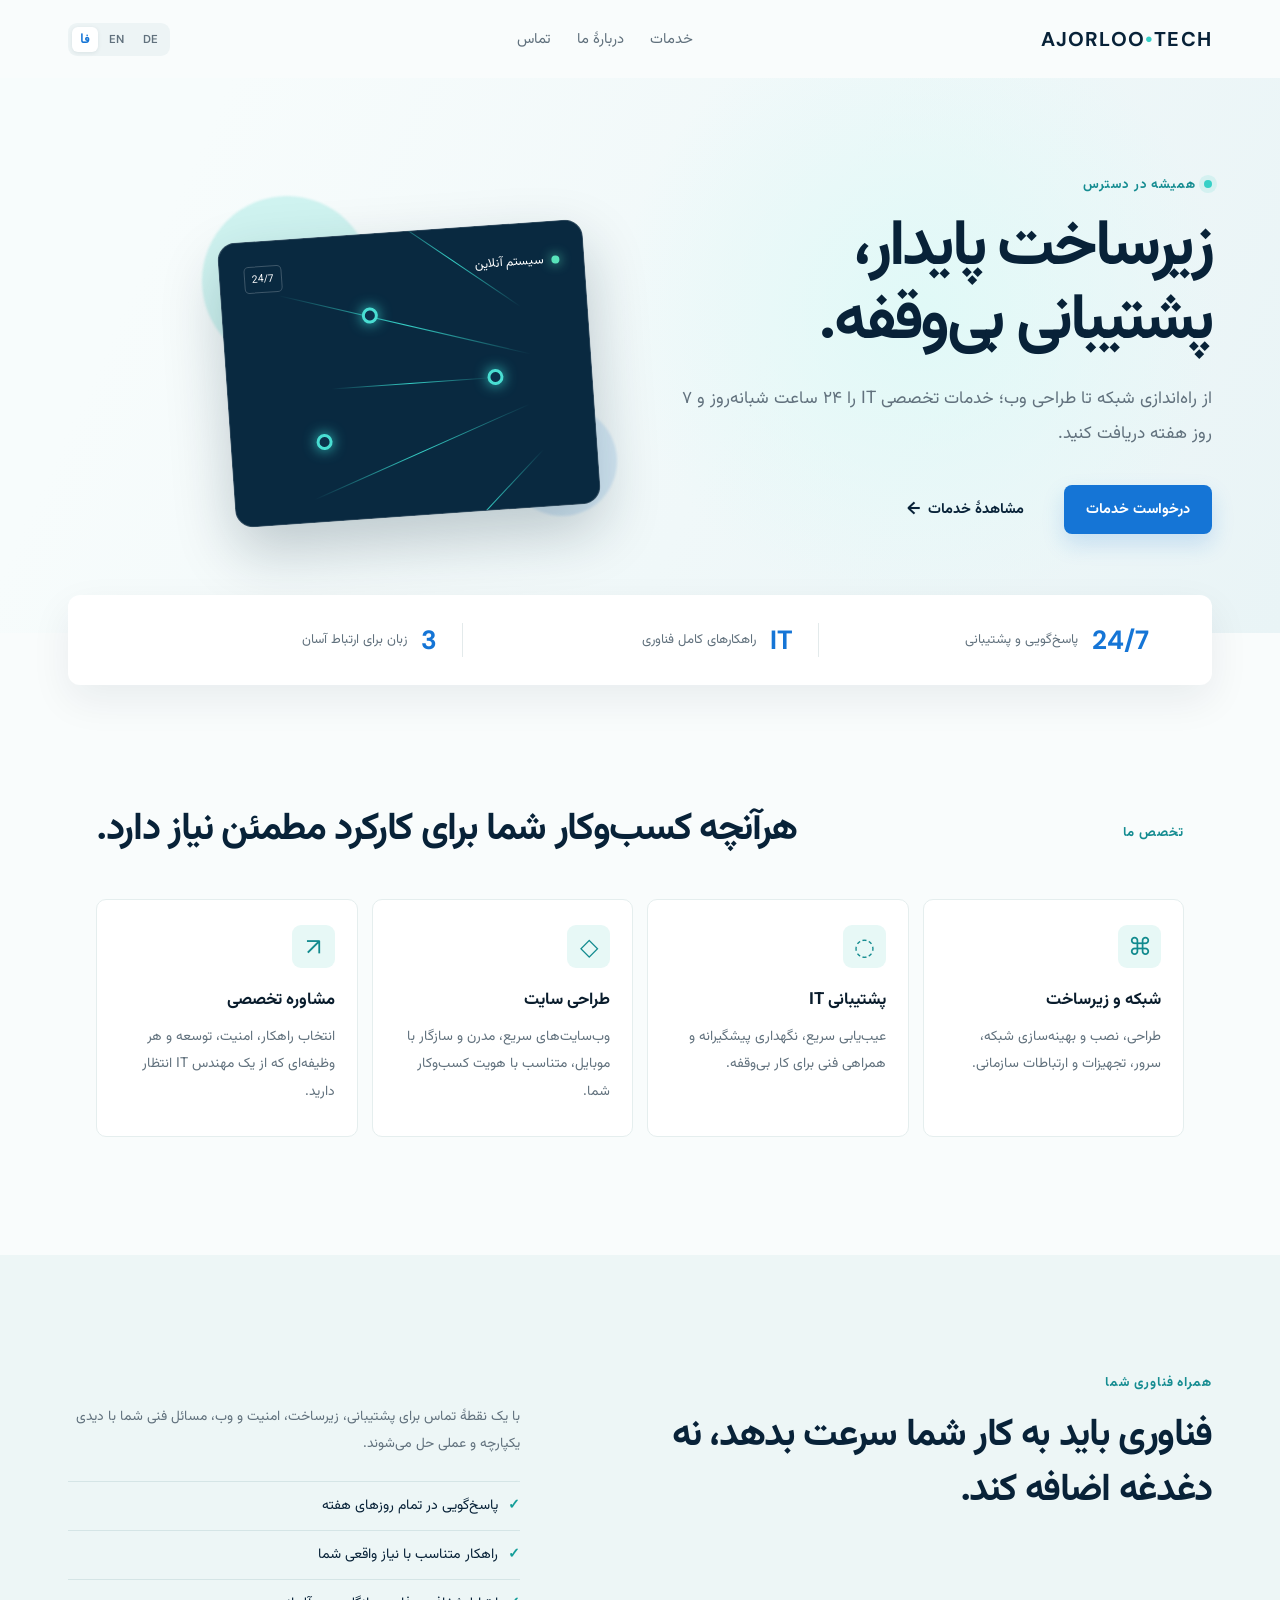
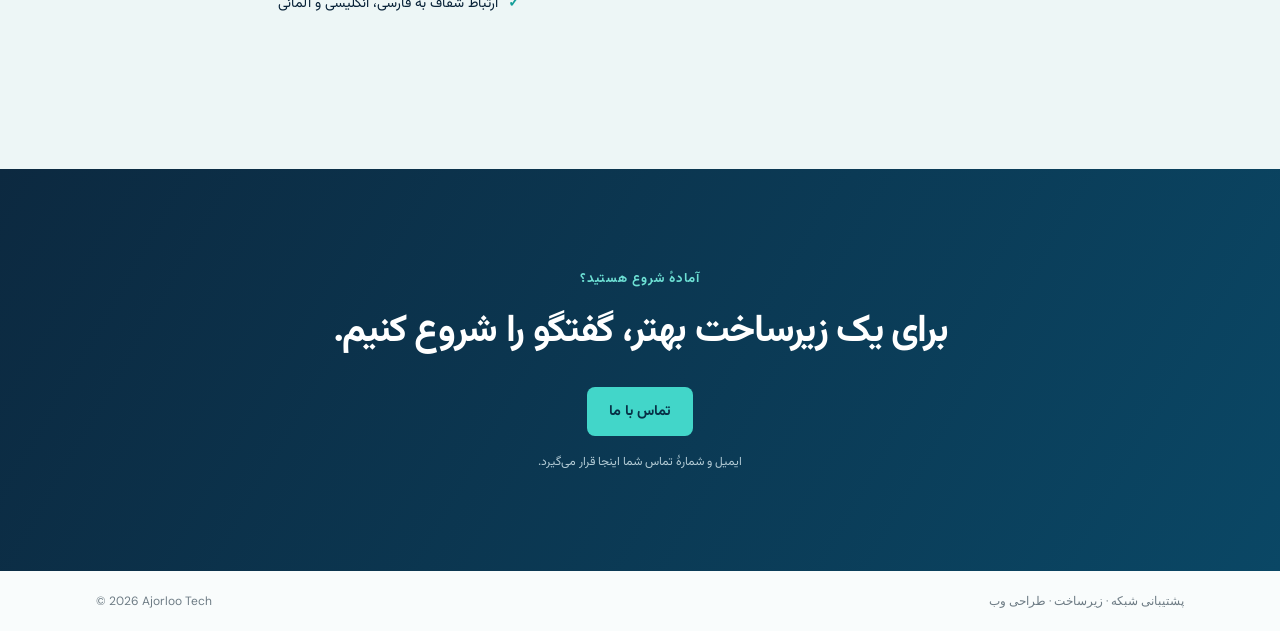
==== index.html @ 40b588a0 "Publish Ajorloo Tech website" ====
<!doctype html>
<html lang="fa" dir="rtl">
  <head>
    <meta charset="UTF-8" />
    <meta name="viewport" content="width=device-width, initial-scale=1.0" />
    <meta name="description" content="پشتیبانی شبکه، زیرساخت و طراحی وب به‌صورت ۲۴ ساعته." />
    <title>Ajorloo Tech | خدمات شبکه</title>
    <link rel="preconnect" href="https://fonts.googleapis.com" />
    <link rel="preconnect" href="https://fonts.gstatic.com" crossorigin />
    <link href="https://fonts.googleapis.com/css2?family=DM+Sans:wght@400;500;600;700&family=Vazirmatn:wght@400;500;600;700&display=swap" rel="stylesheet" />
    <link rel="stylesheet" href="styles.css" />
  </head>
  <body>
    <header class="topbar">
      <a class="brand" href="#home" aria-label="Ajorloo Tech">AJORLOO<span>•</span>TECH</a>
      <nav aria-label="Navigation">
        <a href="#services" data-i18n="navServices">خدمات</a>
        <a href="#about" data-i18n="navAbout">دربارهٔ ما</a>
        <a href="#contact" data-i18n="navContact">تماس</a>
      </nav>
      <div class="language-switcher" aria-label="Language selection">
        <button data-lang="fa" class="active">فا</button>
        <button data-lang="en">EN</button>
        <button data-lang="de">DE</button>
      </div>
    </header>

    <main id="home">
      <section class="hero">
        <div class="hero-copy">
          <p class="eyebrow"><span></span><span data-i18n="availability">همیشه در دسترس</span></p>
          <h1 data-i18n="headline">زیرساخت پایدار،<br />پشتیبانی بی‌وقفه.</h1>
          <p class="lead" data-i18n="intro">از راه‌اندازی شبکه تا طراحی وب؛ خدمات تخصصی IT را ۲۴ ساعت شبانه‌روز و ۷ روز هفته دریافت کنید.</p>
          <div class="hero-actions">
            <a class="button primary" href="#contact" data-i18n="cta">درخواست خدمات</a>
            <a class="button quiet" href="#services" data-i18n="discover">مشاهدهٔ خدمات <b>←</b></a>
          </div>
        </div>
        <div class="hero-art" aria-hidden="true">
          <div class="orb orb-one"></div><div class="orb orb-two"></div>
          <div class="network-card">
            <div class="card-top"><span class="pulse"></span><span data-i18n="systemOnline">سیستم آنلاین</span><small>24/7</small></div>
            <div class="network-lines"><i></i><i></i><i></i><i></i><i></i></div>
            <div class="node n1"></div><div class="node n2"></div><div class="node n3"></div>
          </div>
        </div>
      </section>

      <section class="metrics" aria-label="Service highlights">
        <div><strong>24/7</strong><span data-i18n="metricOne">پاسخ‌گویی و پشتیبانی</span></div>
        <div><strong>IT</strong><span data-i18n="metricTwo">راهکارهای کامل فناوری</span></div>
        <div><strong>3</strong><span data-i18n="metricThree">زبان برای ارتباط آسان</span></div>
      </section>

      <section class="services section" id="services">
        <div class="section-heading"><p data-i18n="servicesKicker">تخصص ما</p><h2 data-i18n="servicesTitle">هرآنچه کسب‌وکار شما برای کارکرد مطمئن نیاز دارد.</h2></div>
        <div class="service-grid">
          <article><div class="icon">⌘</div><h3 data-i18n="serviceOneTitle">شبکه و زیرساخت</h3><p data-i18n="serviceOneText">طراحی، نصب و بهینه‌سازی شبکه، سرور، تجهیزات و ارتباطات سازمانی.</p></article>
          <article><div class="icon">◌</div><h3 data-i18n="serviceTwoTitle">پشتیبانی IT</h3><p data-i18n="serviceTwoText">عیب‌یابی سریع، نگهداری پیشگیرانه و همراهی فنی برای کار بی‌وقفه.</p></article>
          <article><div class="icon">◇</div><h3 data-i18n="serviceThreeTitle">طراحی سایت</h3><p data-i18n="serviceThreeText">وب‌سایت‌های سریع، مدرن و سازگار با موبایل، متناسب با هویت کسب‌وکار شما.</p></article>
          <article><div class="icon">↗</div><h3 data-i18n="serviceFourTitle">مشاوره تخصصی</h3><p data-i18n="serviceFourText">انتخاب راهکار، امنیت، توسعه و هر وظیفه‌ای که از یک مهندس IT انتظار دارید.</p></article>
        </div>
      </section>

      <section class="about section" id="about">
        <div class="about-panel"><p data-i18n="aboutKicker">همراه فناوری شما</p><h2 data-i18n="aboutTitle">فناوری باید به کار شما سرعت بدهد، نه دغدغه اضافه کند.</h2></div>
        <div class="about-text"><p data-i18n="aboutText">با یک نقطهٔ تماس برای پشتیبانی، زیرساخت، امنیت و وب، مسائل فنی شما با دیدی یکپارچه و عملی حل می‌شوند.</p><ul><li data-i18n="aboutOne">پاسخ‌گویی در تمام روزهای هفته</li><li data-i18n="aboutTwo">راهکار متناسب با نیاز واقعی شما</li><li data-i18n="aboutThree">ارتباط شفاف به فارسی، انگلیسی و آلمانی</li></ul></div>
      </section>

      <section class="contact" id="contact"><p data-i18n="contactKicker">آمادهٔ شروع هستید؟</p><h2 data-i18n="contactTitle">برای یک زیرساخت بهتر، گفتگو را شروع کنیم.</h2><a class="button primary light" href="mailto:hello@example.com" data-i18n="contactCta">تماس با ما</a><p class="contact-note" data-i18n="contactNote">ایمیل و شمارهٔ تماس شما اینجا قرار می‌گیرد.</p></section>
    </main>
    <footer><span>© <span id="year"></span> Ajorloo Tech</span><span data-i18n="footer">پشتیبانی شبکه · زیرساخت · طراحی وب</span></footer>
    <script src="app.js"></script>
  </body>
</html>
---- styles.css ----
:root{--ink:#091c2c;--navy:#082238;--blue:#1575d6;--aqua:#36d0c7;--mist:#e8f3f5;--muted:#61717d}*{box-sizing:border-box}html{scroll-behavior:smooth}body{margin:0;color:var(--ink);font-family:"Vazirmatn","DM Sans",sans-serif;background:#f9fcfc}.topbar{max-width:1200px;margin:auto;height:78px;padding:0 28px;display:flex;align-items:center;justify-content:space-between;gap:24px}.brand{font:700 1.25rem "DM Sans",sans-serif;letter-spacing:.06em;color:var(--navy);text-decoration:none;direction:ltr}.brand span{color:var(--aqua)}nav{display:flex;gap:26px}nav a{color:var(--muted);font-size:.92rem;text-decoration:none}.language-switcher{display:flex;gap:3px;background:#edf4f5;padding:4px;border-radius:9px;direction:ltr}.language-switcher button{border:0;background:transparent;padding:5px 8px;border-radius:6px;color:var(--muted);font:600 .72rem "DM Sans",sans-serif;cursor:pointer}.language-switcher button.active{background:white;color:var(--blue);box-shadow:0 1px 4px #0c2c3b16}.hero{min-height:555px;padding:76px max(28px,calc((100vw - 1144px)/2));display:flex;align-items:center;gap:70px;background:radial-gradient(circle at 72% 42%,#e0f9f7 0,transparent 31%),linear-gradient(115deg,#f7fcfc 15%,#e9f4f6 100%)}.hero-copy{max-width:625px;position:relative;z-index:1}.eyebrow,.section-heading>p,.about-panel>p,.contact>p:first-child{color:#158c91;font-size:.82rem;font-weight:700;letter-spacing:.07em;margin:0 0 16px}.eyebrow span:first-child{display:inline-block;width:8px;height:8px;background:var(--aqua);border-radius:50%;margin-left:8px;box-shadow:0 0 0 5px #38cfc422}h1{font-size:clamp(2.5rem,5vw,4.65rem);line-height:1.17;letter-spacing:-.05em;margin:0;color:var(--navy)}.lead{color:var(--muted);font-size:1.08rem;line-height:2;max-width:550px;margin:22px 0 32px}.hero-actions{display:flex;align-items:center;gap:18px}.button{display:inline-flex;align-items:center;justify-content:center;text-decoration:none;font-weight:700;font-size:.9rem;border-radius:8px;padding:13px 22px;transition:.2s}.primary{background:var(--blue);color:white;box-shadow:0 10px 22px #1575d62e}.primary:hover{transform:translateY(-2px);background:#0963be}.quiet{color:var(--navy)}.quiet b{margin-right:8px;font-size:1.2em}.hero-art{position:relative;width:390px;height:320px;flex:none}.network-card{position:absolute;inset:35px 0 0 24px;background:#092940;border:1px solid #ffffff2c;border-radius:18px;box-shadow:0 25px 60px #0622353b;overflow:hidden;padding:24px;color:white;transform:rotate(-4deg)}.card-top{display:flex;align-items:center;gap:8px;font-size:.78rem}.card-top small{margin-right:auto;border:1px solid #ffffff36;padding:4px 7px;border-radius:5px}.pulse{width:8px;height:8px;background:#58e3ba;border-radius:50%;box-shadow:0 0 12px #58e3ba}.network-lines i{position:absolute;height:1px;background:linear-gradient(90deg,transparent,#36d0c7,transparent);transform-origin:right}.network-lines i:nth-child(1){width:260px;right:59px;top:130px;transform:rotate(17deg)}.network-lines i:nth-child(2){width:235px;right:64px;top:180px;transform:rotate(-20deg)}.network-lines i:nth-child(3){width:160px;right:100px;top:151px}.network-lines i:nth-child(4){width:170px;right:53px;top:226px;transform:rotate(-43deg)}.network-lines i:nth-child(5){width:165px;right:66px;top:82px;transform:rotate(38deg)}.node{position:absolute;width:16px;height:16px;border:3px solid #49ded3;background:#0b314b;border-radius:50%;box-shadow:0 0 14px #36d0c7}.n1{top:143px;right:88px}.n2{top:196px;right:263px}.n3{top:73px;right:209px}.orb{position:absolute;border-radius:50%;filter:blur(1px)}.orb-one{width:170px;height:170px;background:#39d3c735;top:0;left:0}.orb-two{width:110px;height:110px;background:#1575d620;bottom:0;right:-25px}.metrics{max-width:1144px;margin:-38px auto 0;position:relative;z-index:2;background:white;border-radius:12px;box-shadow:0 15px 40px #08223812;display:grid;grid-template-columns:repeat(3,1fr);padding:28px 38px}.metrics div{display:flex;align-items:center;gap:14px;border-left:1px solid #e3eaeb;padding:0 25px}.metrics div:last-child{border:0}.metrics strong{font:700 1.65rem "DM Sans",sans-serif;color:var(--blue);direction:ltr}.metrics span{color:var(--muted);font-size:.82rem}.section{max-width:1144px;margin:0 auto;padding:118px 28px}.section-heading{display:flex;justify-content:space-between;align-items:end;gap:30px;margin-bottom:40px}.section-heading h2,.about h2,.contact h2{font-size:clamp(1.8rem,3vw,2.7rem);line-height:1.45;letter-spacing:-.035em;margin:0;color:var(--navy);max-width:720px}.service-grid{display:grid;grid-template-columns:repeat(4,1fr);gap:14px}.service-grid article{background:white;border:1px solid #e5eeee;padding:25px 22px;min-height:238px;border-radius:10px;transition:.2s}.service-grid article:hover{transform:translateY(-5px);border-color:#9eddd8;box-shadow:0 14px 28px #0a34420d}.icon{display:grid;place-items:center;width:43px;height:43px;background:#e7f8f6;border-radius:9px;color:#118a8e;font:1.5rem "DM Sans"}.service-grid h3{margin:19px 0 10px;font-size:1.04rem}.service-grid p,.about-text>p{font-size:.86rem;line-height:2;color:var(--muted);margin:0}.about{display:grid;grid-template-columns:1.15fr .85fr;gap:80px;background:#edf6f6;max-width:none;padding-right:max(28px,calc((100vw - 1144px)/2));padding-left:max(28px,calc((100vw - 1144px)/2))}.about-text{padding-top:30px}.about-text ul{list-style:none;padding:0;margin:23px 0}.about-text li{border-top:1px solid #d5e5e6;padding:13px 0;color:var(--navy);font-size:.88rem}.about-text li:before{content:"✓";color:#149e99;font-weight:800;margin-left:10px}.contact{padding:100px 28px;text-align:center;color:white;background:linear-gradient(120deg,#0c2940,#0a4765)}.contact h2{color:white;margin:0 auto 27px;max-width:700px}.contact>p:first-child{color:#6de0d4}.light{background:#42d6c9;color:#073046;box-shadow:none}.contact-note{font-size:.75rem;color:#b3cbd5;margin:17px 0 0}footer{max-width:1144px;margin:auto;padding:22px 28px;display:flex;justify-content:space-between;direction:ltr;color:#6d7b84;font:400 .75rem "DM Sans",sans-serif}@media(max-width:780px){.topbar{padding:0 18px;height:70px}nav{display:none}.hero{min-height:auto;padding:65px 28px;display:block}.hero-art{width:290px;height:245px;margin:40px auto 0}.network-card{inset:25px 0 0 10px}.metrics{margin:0;border-radius:0;padding:18px;grid-template-columns:1fr}.metrics div{padding:12px 0;border:0;border-bottom:1px solid #e3eaeb}.metrics div:last-child{border-bottom:0}.section{padding:70px 28px}.section-heading{display:block}.section-heading h2{margin-top:12px}.service-grid{grid-template-columns:1fr 1fr}.about{grid-template-columns:1fr;gap:15px}.about-text{padding-top:0}footer{display:block;text-align:center;line-height:2.4}}@media(max-width:440px){.service-grid{grid-template-columns:1fr}.hero-actions{align-items:stretch;flex-direction:column}.button{width:100%}}
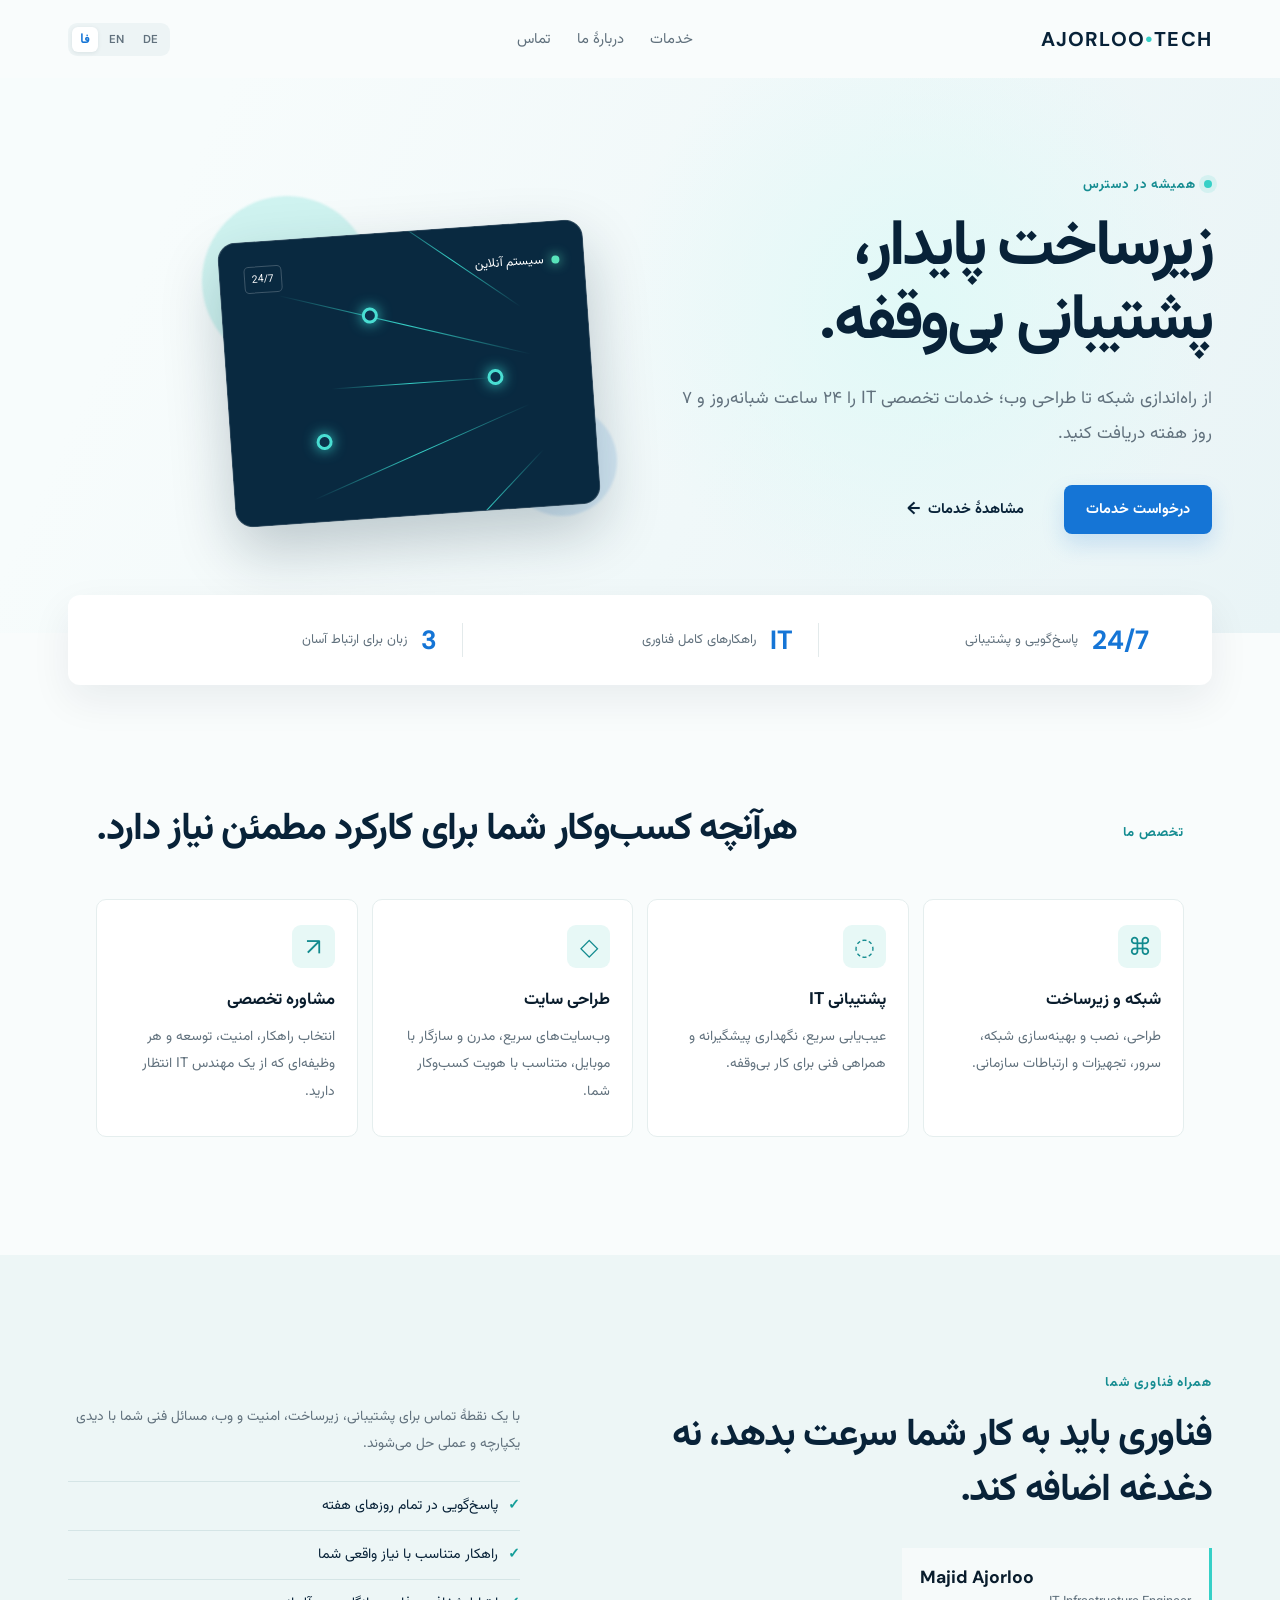
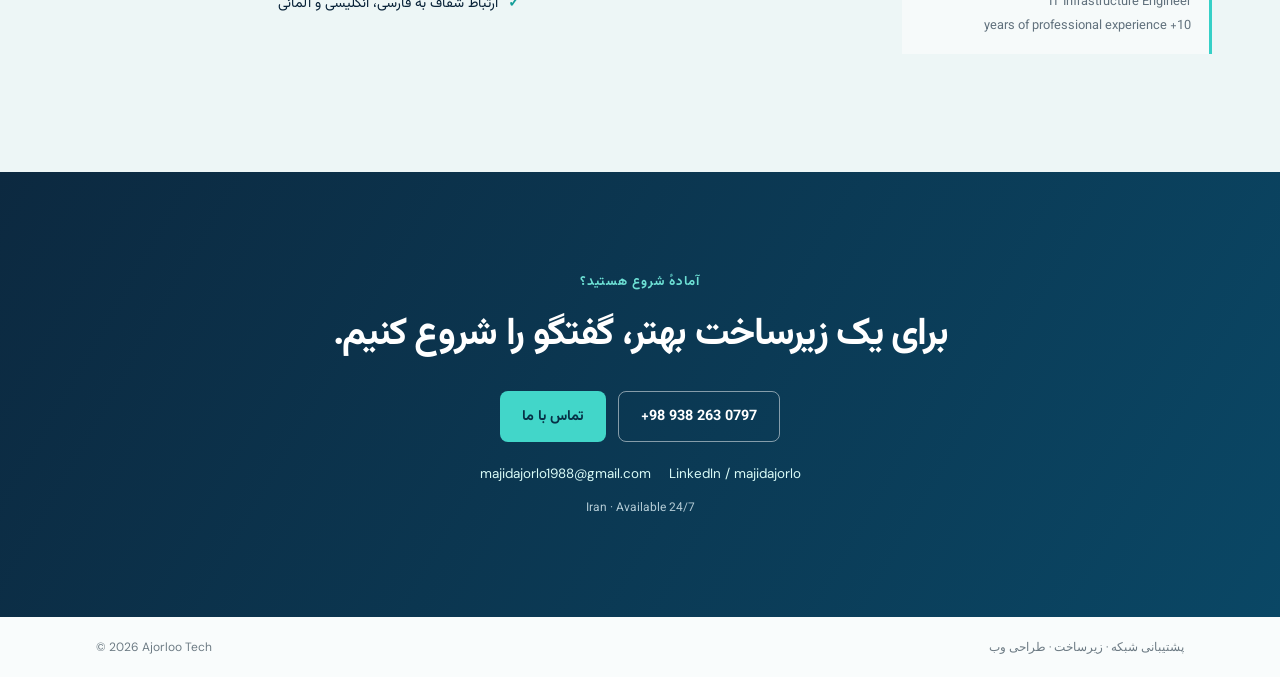
==== commit 6f4e0cc2: "Add professional profile and contact details" ====
--- a/index.html
+++ b/index.html
@@ -63,11 +63,11 @@
       </section>
 
       <section class="about section" id="about">
-        <div class="about-panel"><p data-i18n="aboutKicker">همراه فناوری شما</p><h2 data-i18n="aboutTitle">فناوری باید به کار شما سرعت بدهد، نه دغدغه اضافه کند.</h2></div>
+        <div class="about-panel"><p data-i18n="aboutKicker">همراه فناوری شما</p><h2 data-i18n="aboutTitle">فناوری باید به کار شما سرعت بدهد، نه دغدغه اضافه کند.</h2><div class="profile"><strong>Majid Ajorloo</strong><span>IT Infrastructure Engineer</span><span>10+ years of professional experience</span></div></div>
         <div class="about-text"><p data-i18n="aboutText">با یک نقطهٔ تماس برای پشتیبانی، زیرساخت، امنیت و وب، مسائل فنی شما با دیدی یکپارچه و عملی حل می‌شوند.</p><ul><li data-i18n="aboutOne">پاسخ‌گویی در تمام روزهای هفته</li><li data-i18n="aboutTwo">راهکار متناسب با نیاز واقعی شما</li><li data-i18n="aboutThree">ارتباط شفاف به فارسی، انگلیسی و آلمانی</li></ul></div>
       </section>
 
-      <section class="contact" id="contact"><p data-i18n="contactKicker">آمادهٔ شروع هستید؟</p><h2 data-i18n="contactTitle">برای یک زیرساخت بهتر، گفتگو را شروع کنیم.</h2><a class="button primary light" href="mailto:hello@example.com" data-i18n="contactCta">تماس با ما</a><p class="contact-note" data-i18n="contactNote">ایمیل و شمارهٔ تماس شما اینجا قرار می‌گیرد.</p></section>
+      <section class="contact" id="contact"><p data-i18n="contactKicker">آمادهٔ شروع هستید؟</p><h2 data-i18n="contactTitle">برای یک زیرساخت بهتر، گفتگو را شروع کنیم.</h2><div class="contact-actions"><a class="button primary light" href="mailto:majidajorlo1988@gmail.com" data-i18n="contactCta">تماس با ما</a><a class="button outline" href="tel:+989382630797">+98 938 263 0797</a></div><div class="contact-links"><a href="mailto:majidajorlo1988@gmail.com">majidajorlo1988@gmail.com</a><a href="https://www.linkedin.com/in/majidajorlo" target="_blank" rel="noopener">LinkedIn / majidajorlo</a></div><p class="contact-note">Iran · Available 24/7</p></section>
     </main>
     <footer><span>© <span id="year"></span> Ajorloo Tech</span><span data-i18n="footer">پشتیبانی شبکه · زیرساخت · طراحی وب</span></footer>
     <script src="app.js"></script>
--- a/styles.css
+++ b/styles.css
@@ -1 +1,2 @@
 :root{--ink:#091c2c;--navy:#082238;--blue:#1575d6;--aqua:#36d0c7;--mist:#e8f3f5;--muted:#61717d}*{box-sizing:border-box}html{scroll-behavior:smooth}body{margin:0;color:var(--ink);font-family:"Vazirmatn","DM Sans",sans-serif;background:#f9fcfc}.topbar{max-width:1200px;margin:auto;height:78px;padding:0 28px;display:flex;align-items:center;justify-content:space-between;gap:24px}.brand{font:700 1.25rem "DM Sans",sans-serif;letter-spacing:.06em;color:var(--navy);text-decoration:none;direction:ltr}.brand span{color:var(--aqua)}nav{display:flex;gap:26px}nav a{color:var(--muted);font-size:.92rem;text-decoration:none}.language-switcher{display:flex;gap:3px;background:#edf4f5;padding:4px;border-radius:9px;direction:ltr}.language-switcher button{border:0;background:transparent;padding:5px 8px;border-radius:6px;color:var(--muted);font:600 .72rem "DM Sans",sans-serif;cursor:pointer}.language-switcher button.active{background:white;color:var(--blue);box-shadow:0 1px 4px #0c2c3b16}.hero{min-height:555px;padding:76px max(28px,calc((100vw - 1144px)/2));display:flex;align-items:center;gap:70px;background:radial-gradient(circle at 72% 42%,#e0f9f7 0,transparent 31%),linear-gradient(115deg,#f7fcfc 15%,#e9f4f6 100%)}.hero-copy{max-width:625px;position:relative;z-index:1}.eyebrow,.section-heading>p,.about-panel>p,.contact>p:first-child{color:#158c91;font-size:.82rem;font-weight:700;letter-spacing:.07em;margin:0 0 16px}.eyebrow span:first-child{display:inline-block;width:8px;height:8px;background:var(--aqua);border-radius:50%;margin-left:8px;box-shadow:0 0 0 5px #38cfc422}h1{font-size:clamp(2.5rem,5vw,4.65rem);line-height:1.17;letter-spacing:-.05em;margin:0;color:var(--navy)}.lead{color:var(--muted);font-size:1.08rem;line-height:2;max-width:550px;margin:22px 0 32px}.hero-actions{display:flex;align-items:center;gap:18px}.button{display:inline-flex;align-items:center;justify-content:center;text-decoration:none;font-weight:700;font-size:.9rem;border-radius:8px;padding:13px 22px;transition:.2s}.primary{background:var(--blue);color:white;box-shadow:0 10px 22px #1575d62e}.primary:hover{transform:translateY(-2px);background:#0963be}.quiet{color:var(--navy)}.quiet b{margin-right:8px;font-size:1.2em}.hero-art{position:relative;width:390px;height:320px;flex:none}.network-card{position:absolute;inset:35px 0 0 24px;background:#092940;border:1px solid #ffffff2c;border-radius:18px;box-shadow:0 25px 60px #0622353b;overflow:hidden;padding:24px;color:white;transform:rotate(-4deg)}.card-top{display:flex;align-items:center;gap:8px;font-size:.78rem}.card-top small{margin-right:auto;border:1px solid #ffffff36;padding:4px 7px;border-radius:5px}.pulse{width:8px;height:8px;background:#58e3ba;border-radius:50%;box-shadow:0 0 12px #58e3ba}.network-lines i{position:absolute;height:1px;background:linear-gradient(90deg,transparent,#36d0c7,transparent);transform-origin:right}.network-lines i:nth-child(1){width:260px;right:59px;top:130px;transform:rotate(17deg)}.network-lines i:nth-child(2){width:235px;right:64px;top:180px;transform:rotate(-20deg)}.network-lines i:nth-child(3){width:160px;right:100px;top:151px}.network-lines i:nth-child(4){width:170px;right:53px;top:226px;transform:rotate(-43deg)}.network-lines i:nth-child(5){width:165px;right:66px;top:82px;transform:rotate(38deg)}.node{position:absolute;width:16px;height:16px;border:3px solid #49ded3;background:#0b314b;border-radius:50%;box-shadow:0 0 14px #36d0c7}.n1{top:143px;right:88px}.n2{top:196px;right:263px}.n3{top:73px;right:209px}.orb{position:absolute;border-radius:50%;filter:blur(1px)}.orb-one{width:170px;height:170px;background:#39d3c735;top:0;left:0}.orb-two{width:110px;height:110px;background:#1575d620;bottom:0;right:-25px}.metrics{max-width:1144px;margin:-38px auto 0;position:relative;z-index:2;background:white;border-radius:12px;box-shadow:0 15px 40px #08223812;display:grid;grid-template-columns:repeat(3,1fr);padding:28px 38px}.metrics div{display:flex;align-items:center;gap:14px;border-left:1px solid #e3eaeb;padding:0 25px}.metrics div:last-child{border:0}.metrics strong{font:700 1.65rem "DM Sans",sans-serif;color:var(--blue);direction:ltr}.metrics span{color:var(--muted);font-size:.82rem}.section{max-width:1144px;margin:0 auto;padding:118px 28px}.section-heading{display:flex;justify-content:space-between;align-items:end;gap:30px;margin-bottom:40px}.section-heading h2,.about h2,.contact h2{font-size:clamp(1.8rem,3vw,2.7rem);line-height:1.45;letter-spacing:-.035em;margin:0;color:var(--navy);max-width:720px}.service-grid{display:grid;grid-template-columns:repeat(4,1fr);gap:14px}.service-grid article{background:white;border:1px solid #e5eeee;padding:25px 22px;min-height:238px;border-radius:10px;transition:.2s}.service-grid article:hover{transform:translateY(-5px);border-color:#9eddd8;box-shadow:0 14px 28px #0a34420d}.icon{display:grid;place-items:center;width:43px;height:43px;background:#e7f8f6;border-radius:9px;color:#118a8e;font:1.5rem "DM Sans"}.service-grid h3{margin:19px 0 10px;font-size:1.04rem}.service-grid p,.about-text>p{font-size:.86rem;line-height:2;color:var(--muted);margin:0}.about{display:grid;grid-template-columns:1.15fr .85fr;gap:80px;background:#edf6f6;max-width:none;padding-right:max(28px,calc((100vw - 1144px)/2));padding-left:max(28px,calc((100vw - 1144px)/2))}.about-text{padding-top:30px}.about-text ul{list-style:none;padding:0;margin:23px 0}.about-text li{border-top:1px solid #d5e5e6;padding:13px 0;color:var(--navy);font-size:.88rem}.about-text li:before{content:"✓";color:#149e99;font-weight:800;margin-left:10px}.contact{padding:100px 28px;text-align:center;color:white;background:linear-gradient(120deg,#0c2940,#0a4765)}.contact h2{color:white;margin:0 auto 27px;max-width:700px}.contact>p:first-child{color:#6de0d4}.light{background:#42d6c9;color:#073046;box-shadow:none}.contact-note{font-size:.75rem;color:#b3cbd5;margin:17px 0 0}footer{max-width:1144px;margin:auto;padding:22px 28px;display:flex;justify-content:space-between;direction:ltr;color:#6d7b84;font:400 .75rem "DM Sans",sans-serif}@media(max-width:780px){.topbar{padding:0 18px;height:70px}nav{display:none}.hero{min-height:auto;padding:65px 28px;display:block}.hero-art{width:290px;height:245px;margin:40px auto 0}.network-card{inset:25px 0 0 10px}.metrics{margin:0;border-radius:0;padding:18px;grid-template-columns:1fr}.metrics div{padding:12px 0;border:0;border-bottom:1px solid #e3eaeb}.metrics div:last-child{border-bottom:0}.section{padding:70px 28px}.section-heading{display:block}.section-heading h2{margin-top:12px}.service-grid{grid-template-columns:1fr 1fr}.about{grid-template-columns:1fr;gap:15px}.about-text{padding-top:0}footer{display:block;text-align:center;line-height:2.4}}@media(max-width:440px){.service-grid{grid-template-columns:1fr}.hero-actions{align-items:stretch;flex-direction:column}.button{width:100%}}
+.profile{margin-top:28px;padding:18px;border-right:3px solid var(--aqua);background:#ffffff80;display:grid;gap:4px;max-width:310px}.profile strong{font:700 1.1rem "DM Sans",sans-serif;direction:ltr}.profile span{color:var(--muted);font-size:.8rem}.contact-actions{display:flex;justify-content:center;gap:12px;direction:ltr}.outline{border:1px solid #ffffff80;color:white}.contact-links{display:flex;justify-content:center;gap:18px;flex-wrap:wrap;margin:23px 0 0;direction:ltr}.contact-links a{color:#d9fbf7;font:400 .84rem "DM Sans",sans-serif;text-decoration:none}@media(max-width:440px){.contact-actions{flex-direction:column}.contact-actions .button{width:100%}}
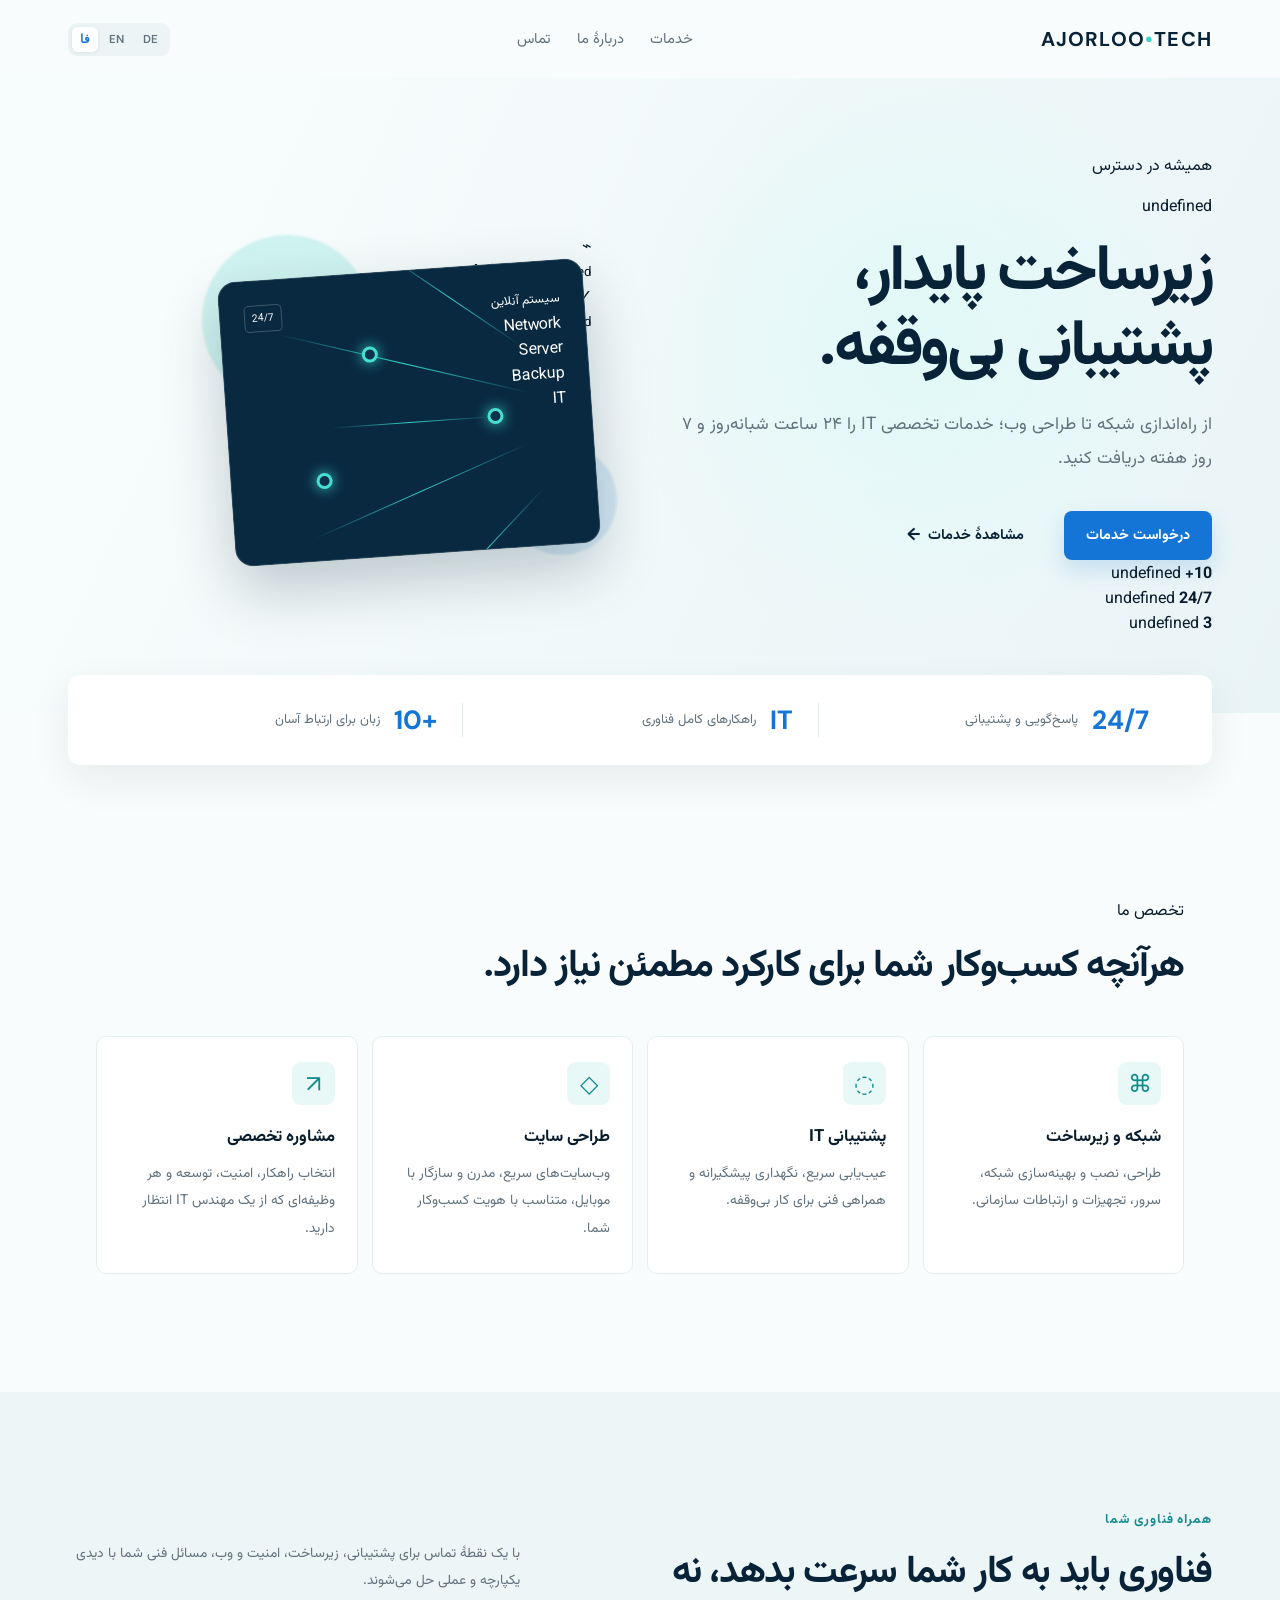
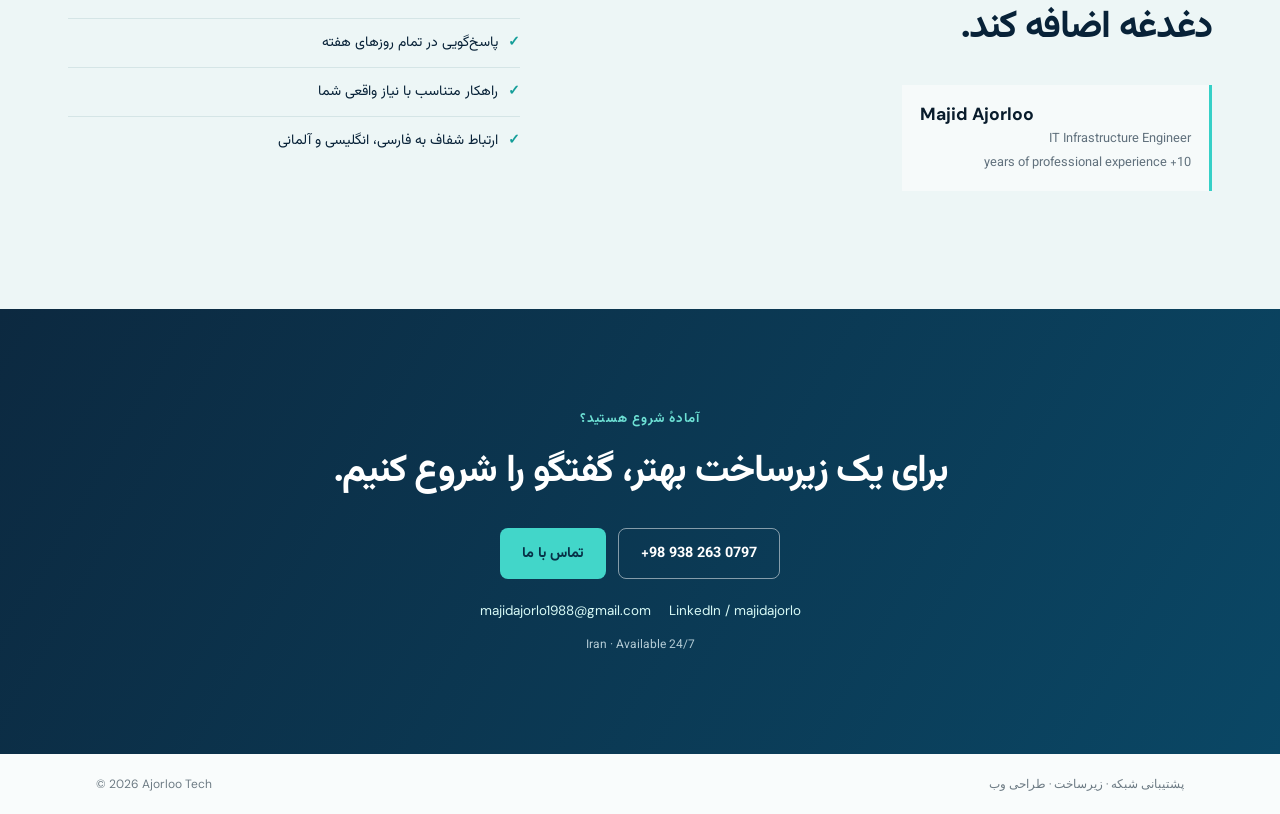
==== commit 0c0bb8aa: "Update index.html" ====
--- a/index.html
+++ b/index.html
@@ -1,75 +1,496 @@
 <!doctype html>
 <html lang="fa" dir="rtl">
-  <head>
-    <meta charset="UTF-8" />
-    <meta name="viewport" content="width=device-width, initial-scale=1.0" />
-    <meta name="description" content="پشتیبانی شبکه، زیرساخت و طراحی وب به‌صورت ۲۴ ساعته." />
-    <title>Ajorloo Tech | خدمات شبکه</title>
-    <link rel="preconnect" href="https://fonts.googleapis.com" />
-    <link rel="preconnect" href="https://fonts.gstatic.com" crossorigin />
-    <link href="https://fonts.googleapis.com/css2?family=DM+Sans:wght@400;500;600;700&family=Vazirmatn:wght@400;500;600;700&display=swap" rel="stylesheet" />
-    <link rel="stylesheet" href="styles.css" />
-  </head>
-  <body>
-    <header class="topbar">
-      <a class="brand" href="#home" aria-label="Ajorloo Tech">AJORLOO<span>•</span>TECH</a>
-      <nav aria-label="Navigation">
-        <a href="#services" data-i18n="navServices">خدمات</a>
-        <a href="#about" data-i18n="navAbout">دربارهٔ ما</a>
-        <a href="#contact" data-i18n="navContact">تماس</a>
-      </nav>
+<head>
+  <meta charset="UTF-8" />
+  <meta name="viewport" content="width=device-width, initial-scale=1.0" />
+
+  <meta
+    name="description"
+    content="Ajorloo Tech — خدمات شبکه، زیرساخت IT، سرور، پشتیبانی و طراحی وب."
+  />
+
+  <meta name="theme-color" content="#071c2d" />
+
+  <title>Ajorloo Tech | IT Infrastructure & Network</title>
+
+  <link rel="preconnect" href="https://fonts.googleapis.com" />
+  <link rel="preconnect" href="https://fonts.gstatic.com" crossorigin />
+
+  <link
+    href="https://fonts.googleapis.com/css2?family=DM+Sans:wght@400;500;600;700&family=Vazirmatn:wght@400;500;600;700;800&display=swap"
+    rel="stylesheet"
+  />
+
+  <link rel="stylesheet" href="styles.css" />
+</head>
+
+<body>
+
+  <!-- ================= HEADER ================= -->
+
+  <header class="topbar">
+
+    <a class="brand" href="#home" aria-label="Ajorloo Tech">
+      AJORLOO<span>•</span>TECH
+    </a>
+
+    <nav aria-label="Navigation">
+      <a href="#services" data-i18n="navServices">خدمات</a>
+      <a href="#about" data-i18n="navAbout">دربارهٔ من</a>
+      <a href="#contact" data-i18n="navContact">تماس</a>
+    </nav>
+
+    <div class="header-right">
+
       <div class="language-switcher" aria-label="Language selection">
         <button data-lang="fa" class="active">فا</button>
         <button data-lang="en">EN</button>
         <button data-lang="de">DE</button>
       </div>
-    </header>
-
-    <main id="home">
-      <section class="hero">
-        <div class="hero-copy">
-          <p class="eyebrow"><span></span><span data-i18n="availability">همیشه در دسترس</span></p>
-          <h1 data-i18n="headline">زیرساخت پایدار،<br />پشتیبانی بی‌وقفه.</h1>
-          <p class="lead" data-i18n="intro">از راه‌اندازی شبکه تا طراحی وب؛ خدمات تخصصی IT را ۲۴ ساعت شبانه‌روز و ۷ روز هفته دریافت کنید.</p>
-          <div class="hero-actions">
-            <a class="button primary" href="#contact" data-i18n="cta">درخواست خدمات</a>
-            <a class="button quiet" href="#services" data-i18n="discover">مشاهدهٔ خدمات <b>←</b></a>
-          </div>
-        </div>
-        <div class="hero-art" aria-hidden="true">
-          <div class="orb orb-one"></div><div class="orb orb-two"></div>
-          <div class="network-card">
-            <div class="card-top"><span class="pulse"></span><span data-i18n="systemOnline">سیستم آنلاین</span><small>24/7</small></div>
-            <div class="network-lines"><i></i><i></i><i></i><i></i><i></i></div>
-            <div class="node n1"></div><div class="node n2"></div><div class="node n3"></div>
-          </div>
-        </div>
-      </section>
-
-      <section class="metrics" aria-label="Service highlights">
-        <div><strong>24/7</strong><span data-i18n="metricOne">پاسخ‌گویی و پشتیبانی</span></div>
-        <div><strong>IT</strong><span data-i18n="metricTwo">راهکارهای کامل فناوری</span></div>
-        <div><strong>3</strong><span data-i18n="metricThree">زبان برای ارتباط آسان</span></div>
-      </section>
-
-      <section class="services section" id="services">
-        <div class="section-heading"><p data-i18n="servicesKicker">تخصص ما</p><h2 data-i18n="servicesTitle">هرآنچه کسب‌وکار شما برای کارکرد مطمئن نیاز دارد.</h2></div>
-        <div class="service-grid">
-          <article><div class="icon">⌘</div><h3 data-i18n="serviceOneTitle">شبکه و زیرساخت</h3><p data-i18n="serviceOneText">طراحی، نصب و بهینه‌سازی شبکه، سرور، تجهیزات و ارتباطات سازمانی.</p></article>
-          <article><div class="icon">◌</div><h3 data-i18n="serviceTwoTitle">پشتیبانی IT</h3><p data-i18n="serviceTwoText">عیب‌یابی سریع، نگهداری پیشگیرانه و همراهی فنی برای کار بی‌وقفه.</p></article>
-          <article><div class="icon">◇</div><h3 data-i18n="serviceThreeTitle">طراحی سایت</h3><p data-i18n="serviceThreeText">وب‌سایت‌های سریع، مدرن و سازگار با موبایل، متناسب با هویت کسب‌وکار شما.</p></article>
-          <article><div class="icon">↗</div><h3 data-i18n="serviceFourTitle">مشاوره تخصصی</h3><p data-i18n="serviceFourText">انتخاب راهکار، امنیت، توسعه و هر وظیفه‌ای که از یک مهندس IT انتظار دارید.</p></article>
-        </div>
-      </section>
-
-      <section class="about section" id="about">
-        <div class="about-panel"><p data-i18n="aboutKicker">همراه فناوری شما</p><h2 data-i18n="aboutTitle">فناوری باید به کار شما سرعت بدهد، نه دغدغه اضافه کند.</h2><div class="profile"><strong>Majid Ajorloo</strong><span>IT Infrastructure Engineer</span><span>10+ years of professional experience</span></div></div>
-        <div class="about-text"><p data-i18n="aboutText">با یک نقطهٔ تماس برای پشتیبانی، زیرساخت، امنیت و وب، مسائل فنی شما با دیدی یکپارچه و عملی حل می‌شوند.</p><ul><li data-i18n="aboutOne">پاسخ‌گویی در تمام روزهای هفته</li><li data-i18n="aboutTwo">راهکار متناسب با نیاز واقعی شما</li><li data-i18n="aboutThree">ارتباط شفاف به فارسی، انگلیسی و آلمانی</li></ul></div>
-      </section>
-
-      <section class="contact" id="contact"><p data-i18n="contactKicker">آمادهٔ شروع هستید؟</p><h2 data-i18n="contactTitle">برای یک زیرساخت بهتر، گفتگو را شروع کنیم.</h2><div class="contact-actions"><a class="button primary light" href="mailto:majidajorlo1988@gmail.com" data-i18n="contactCta">تماس با ما</a><a class="button outline" href="tel:+989382630797">+98 938 263 0797</a></div><div class="contact-links"><a href="mailto:majidajorlo1988@gmail.com">majidajorlo1988@gmail.com</a><a href="https://www.linkedin.com/in/majidajorlo" target="_blank" rel="noopener">LinkedIn / majidajorlo</a></div><p class="contact-note">Iran · Available 24/7</p></section>
-    </main>
-    <footer><span>© <span id="year"></span> Ajorloo Tech</span><span data-i18n="footer">پشتیبانی شبکه · زیرساخت · طراحی وب</span></footer>
-    <script src="app.js"></script>
-  </body>
+
+    </div>
+
+  </header>
+
+
+  <main id="home">
+
+    <!-- ================= HERO ================= -->
+
+    <section class="hero">
+
+      <div class="hero-copy">
+
+        <div class="hero-status">
+          <span class="status-dot"></span>
+          <span data-i18n="availability">همیشه در دسترس</span>
+        </div>
+
+        <p class="hero-kicker" data-i18n="heroKicker">
+          IT INFRASTRUCTURE • NETWORK • SUPPORT
+        </p>
+
+        <h1 data-i18n="headline">
+          زیرساخت پایدار،
+          <br />
+          پشتیبانی بی‌وقفه.
+        </h1>
+
+        <p class="lead" data-i18n="intro">
+          از راه‌اندازی شبکه تا سرور، امنیت، پشتیبانی IT و طراحی وب؛
+          راهکارهای حرفه‌ای فناوری برای کسب‌وکار شما.
+        </p>
+
+        <div class="hero-actions">
+
+          <a
+            class="button primary"
+            href="#contact"
+            data-i18n="cta"
+          >
+            درخواست خدمات
+          </a>
+
+          <a
+            class="button quiet"
+            href="#services"
+            data-i18n="discover"
+          >
+            مشاهده خدمات <b>←</b>
+          </a>
+
+        </div>
+
+        <div class="hero-trust">
+
+          <div>
+            <strong>10+</strong>
+            <span data-i18n="trustExperience">
+              سال تجربه
+            </span>
+          </div>
+
+          <div>
+            <strong>24/7</strong>
+            <span data-i18n="trustSupport">
+              پشتیبانی
+            </span>
+          </div>
+
+          <div>
+            <strong>3</strong>
+            <span data-i18n="trustLanguages">
+              زبان
+            </span>
+          </div>
+
+        </div>
+
+      </div>
+
+
+      <!-- ================= HERO VISUAL ================= -->
+
+      <div class="hero-art" aria-hidden="true">
+
+        <div class="orb orb-one"></div>
+        <div class="orb orb-two"></div>
+
+        <div class="network-card">
+
+          <div class="card-top">
+
+            <div class="card-title">
+
+              <span class="pulse"></span>
+
+              <span data-i18n="systemOnline">
+                SYSTEM ONLINE
+              </span>
+
+            </div>
+
+            <small>24/7</small>
+
+          </div>
+
+
+          <div class="server-status">
+
+            <div class="server-line">
+              <span></span>
+              <span></span>
+              <span></span>
+              <label>Network</label>
+            </div>
+
+            <div class="server-line">
+              <span></span>
+              <span></span>
+              <span></span>
+              <label>Server</label>
+            </div>
+
+            <div class="server-line">
+              <span></span>
+              <span></span>
+              <span></span>
+              <label>Backup</label>
+            </div>
+
+          </div>
+
+
+          <div class="network-lines">
+            <i></i>
+            <i></i>
+            <i></i>
+            <i></i>
+            <i></i>
+          </div>
+
+          <div class="node n1"></div>
+          <div class="node n2"></div>
+          <div class="node n3"></div>
+
+          <div class="central-node">
+            <span>IT</span>
+          </div>
+
+        </div>
+
+
+        <div class="floating-card floating-one">
+
+          <span class="mini-icon">⌁</span>
+
+          <div>
+            <strong data-i18n="networkLabel">
+              Network
+            </strong>
+
+            <small>Connected</small>
+          </div>
+
+        </div>
+
+
+        <div class="floating-card floating-two">
+
+          <span class="mini-icon">✓</span>
+
+          <div>
+            <strong data-i18n="securityLabel">
+              Secure
+            </strong>
+
+            <small>Protected</small>
+          </div>
+
+        </div>
+
+      </div>
+
+    </section>
+
+
+    <!-- ================= METRICS ================= -->
+
+    <section class="metrics" aria-label="Service highlights">
+
+      <div>
+
+        <strong>24/7</strong>
+
+        <span data-i18n="metricOne">
+          پاسخ‌گویی و پشتیبانی
+        </span>
+
+      </div>
+
+      <div>
+
+        <strong>IT</strong>
+
+        <span data-i18n="metricTwo">
+          راهکارهای کامل فناوری
+        </span>
+
+      </div>
+
+      <div>
+
+        <strong>10+</strong>
+
+        <span data-i18n="metricThree">
+          سال تجربه حرفه‌ای
+        </span>
+
+      </div>
+
+    </section>
+
+
+    <!-- ================= SERVICES ================= -->
+
+    <section class="services section" id="services">
+
+      <div class="section-heading">
+
+        <div>
+
+          <p data-i18n="servicesKicker">
+            تخصص من
+          </p>
+
+          <h2 data-i18n="servicesTitle">
+            هرآنچه کسب‌وکار شما برای کارکرد مطمئن نیاز دارد.
+          </h2>
+
+        </div>
+
+      </div>
+
+
+      <div class="service-grid">
+
+        <article>
+
+          <div class="icon">⌘</div>
+
+          <h3 data-i18n="serviceOneTitle">
+            شبکه و زیرساخت
+          </h3>
+
+          <p data-i18n="serviceOneText">
+            طراحی، نصب و بهینه‌سازی شبکه، سرور، تجهیزات و ارتباطات سازمانی.
+          </p>
+
+        </article>
+
+
+        <article>
+
+          <div class="icon">◌</div>
+
+          <h3 data-i18n="serviceTwoTitle">
+            پشتیبانی IT
+          </h3>
+
+          <p data-i18n="serviceTwoText">
+            عیب‌یابی سریع، نگهداری پیشگیرانه و همراهی فنی برای کار بی‌وقفه.
+          </p>
+
+        </article>
+
+
+        <article>
+
+          <div class="icon">◇</div>
+
+          <h3 data-i18n="serviceThreeTitle">
+            طراحی سایت
+          </h3>
+
+          <p data-i18n="serviceThreeText">
+            وب‌سایت‌های سریع، مدرن و سازگار با موبایل، متناسب با هویت کسب‌وکار شما.
+          </p>
+
+        </article>
+
+
+        <article>
+
+          <div class="icon">↗</div>
+
+          <h3 data-i18n="serviceFourTitle">
+            مشاوره تخصصی
+          </h3>
+
+          <p data-i18n="serviceFourText">
+            انتخاب راهکار، امنیت، توسعه و هر وظیفه‌ای که از یک مهندس IT انتظار دارید.
+          </p>
+
+        </article>
+
+      </div>
+
+    </section>
+
+
+    <!-- ================= ABOUT ================= -->
+
+    <section class="about section" id="about">
+
+      <div class="about-panel">
+
+        <p data-i18n="aboutKicker">
+          همراه فناوری شما
+        </p>
+
+        <h2 data-i18n="aboutTitle">
+          فناوری باید به کار شما سرعت بدهد، نه دغدغه اضافه کند.
+        </h2>
+
+        <div class="profile">
+
+          <strong>Majid Ajorloo</strong>
+
+          <span>
+            IT Infrastructure Engineer
+          </span>
+
+          <span>
+            10+ years of professional experience
+          </span>
+
+        </div>
+
+      </div>
+
+
+      <div class="about-text">
+
+        <p data-i18n="aboutText">
+          با یک نقطهٔ تماس برای پشتیبانی، زیرساخت، امنیت و وب،
+          مسائل فنی شما با دیدی یکپارچه و عملی حل می‌شوند.
+        </p>
+
+        <ul>
+
+          <li data-i18n="aboutOne">
+            پاسخ‌گویی در تمام روزهای هفته
+          </li>
+
+          <li data-i18n="aboutTwo">
+            راهکار متناسب با نیاز واقعی شما
+          </li>
+
+          <li data-i18n="aboutThree">
+            ارتباط شفاف به فارسی، انگلیسی و آلمانی
+          </li>
+
+        </ul>
+
+      </div>
+
+    </section>
+
+
+    <!-- ================= CONTACT ================= -->
+
+    <section class="contact" id="contact">
+
+      <p data-i18n="contactKicker">
+        آمادهٔ شروع هستید؟
+      </p>
+
+      <h2 data-i18n="contactTitle">
+        برای یک زیرساخت بهتر، گفتگو را شروع کنیم.
+      </h2>
+
+      <div class="contact-actions">
+
+        <a
+          class="button primary light"
+          href="mailto:majidajorlo1988@gmail.com"
+          data-i18n="contactCta"
+        >
+          تماس با من
+        </a>
+
+        <a
+          class="button outline"
+          href="tel:+989382630797"
+        >
+          +98 938 263 0797
+        </a>
+
+      </div>
+
+
+      <div class="contact-links">
+
+        <a href="mailto:majidajorlo1988@gmail.com">
+          majidajorlo1988@gmail.com
+        </a>
+
+        <a
+          href="https://www.linkedin.com/in/majidajorlo"
+          target="_blank"
+          rel="noopener"
+        >
+          LinkedIn / majidajorlo
+        </a>
+
+      </div>
+
+
+      <p class="contact-note">
+        Iran · Available 24/7
+      </p>
+
+    </section>
+
+  </main>
+
+
+  <!-- ================= FOOTER ================= -->
+
+  <footer>
+
+    <span>
+      © <span id="year"></span> Ajorloo Tech
+    </span>
+
+    <span data-i18n="footer">
+      پشتیبانی شبکه · زیرساخت · طراحی وب
+    </span>
+
+  </footer>
+
+
+  <script src="app.js"></script>
+
+</body>
 </html>
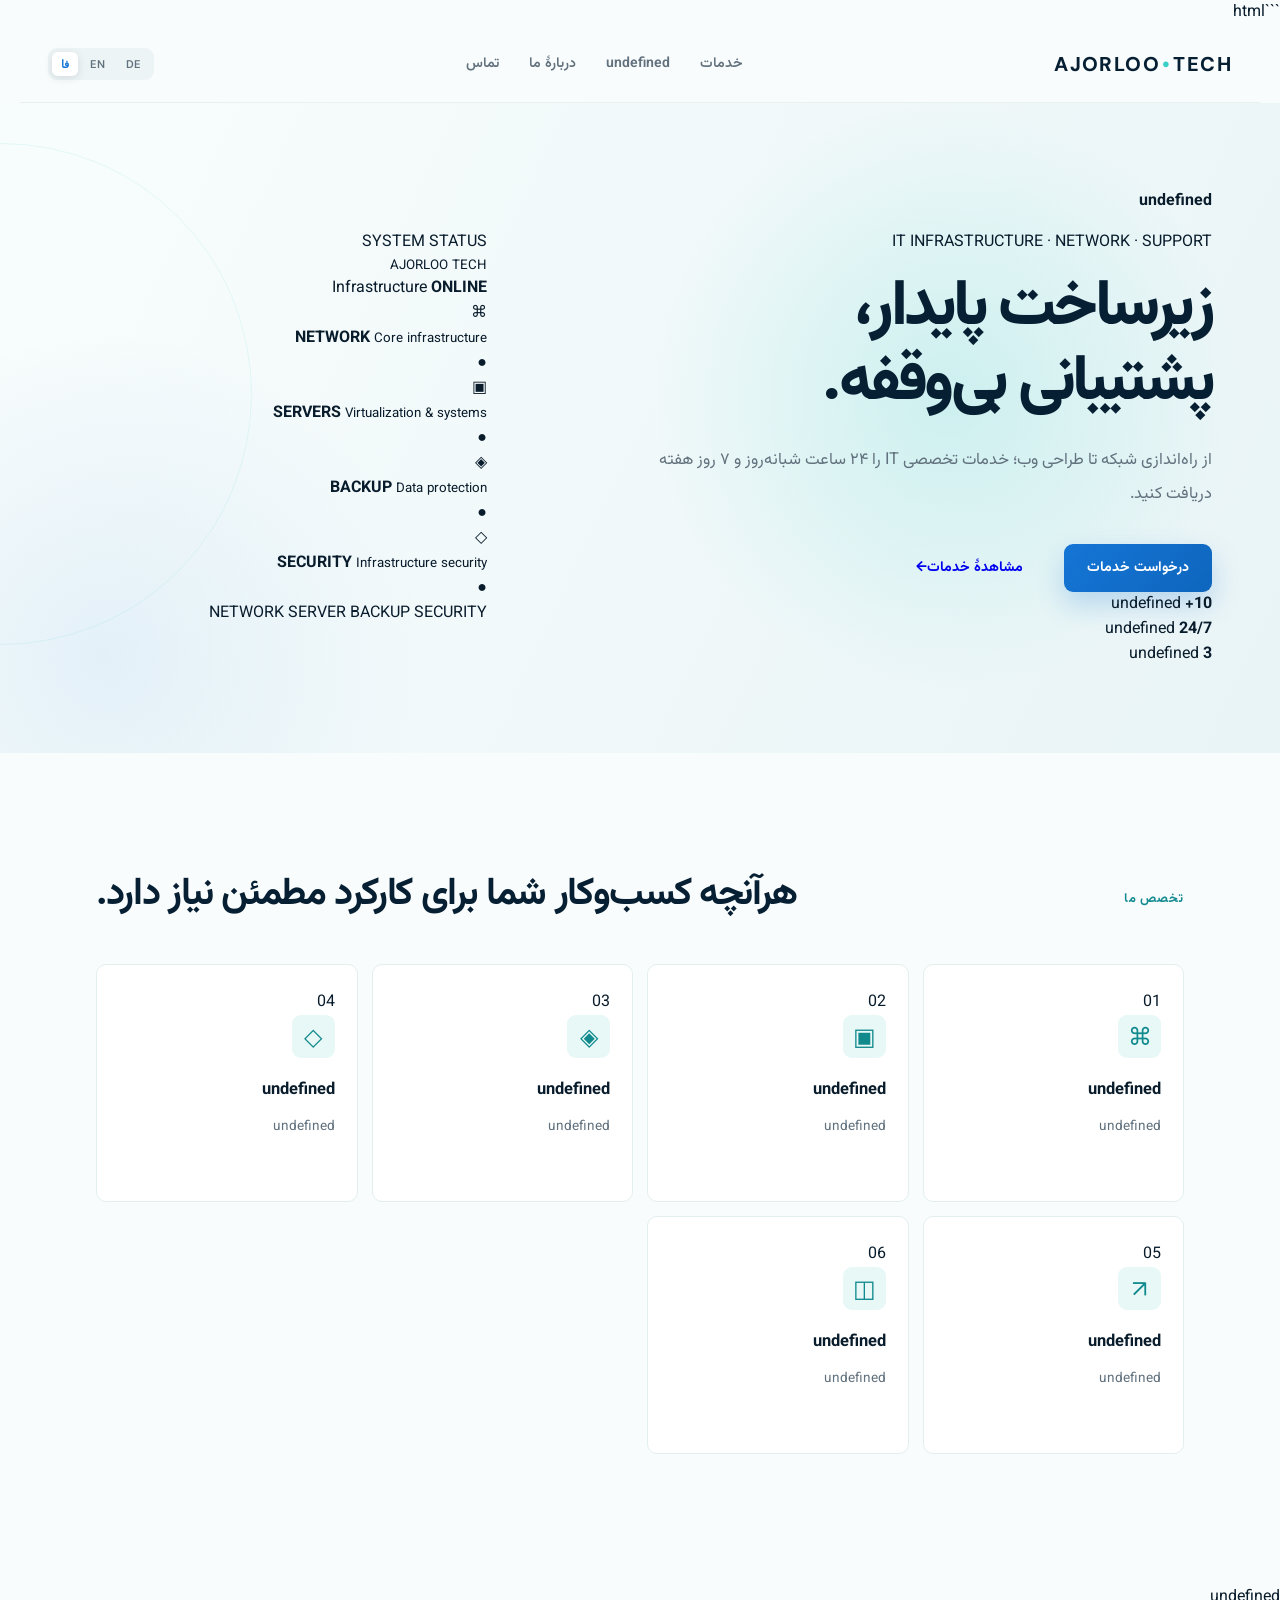
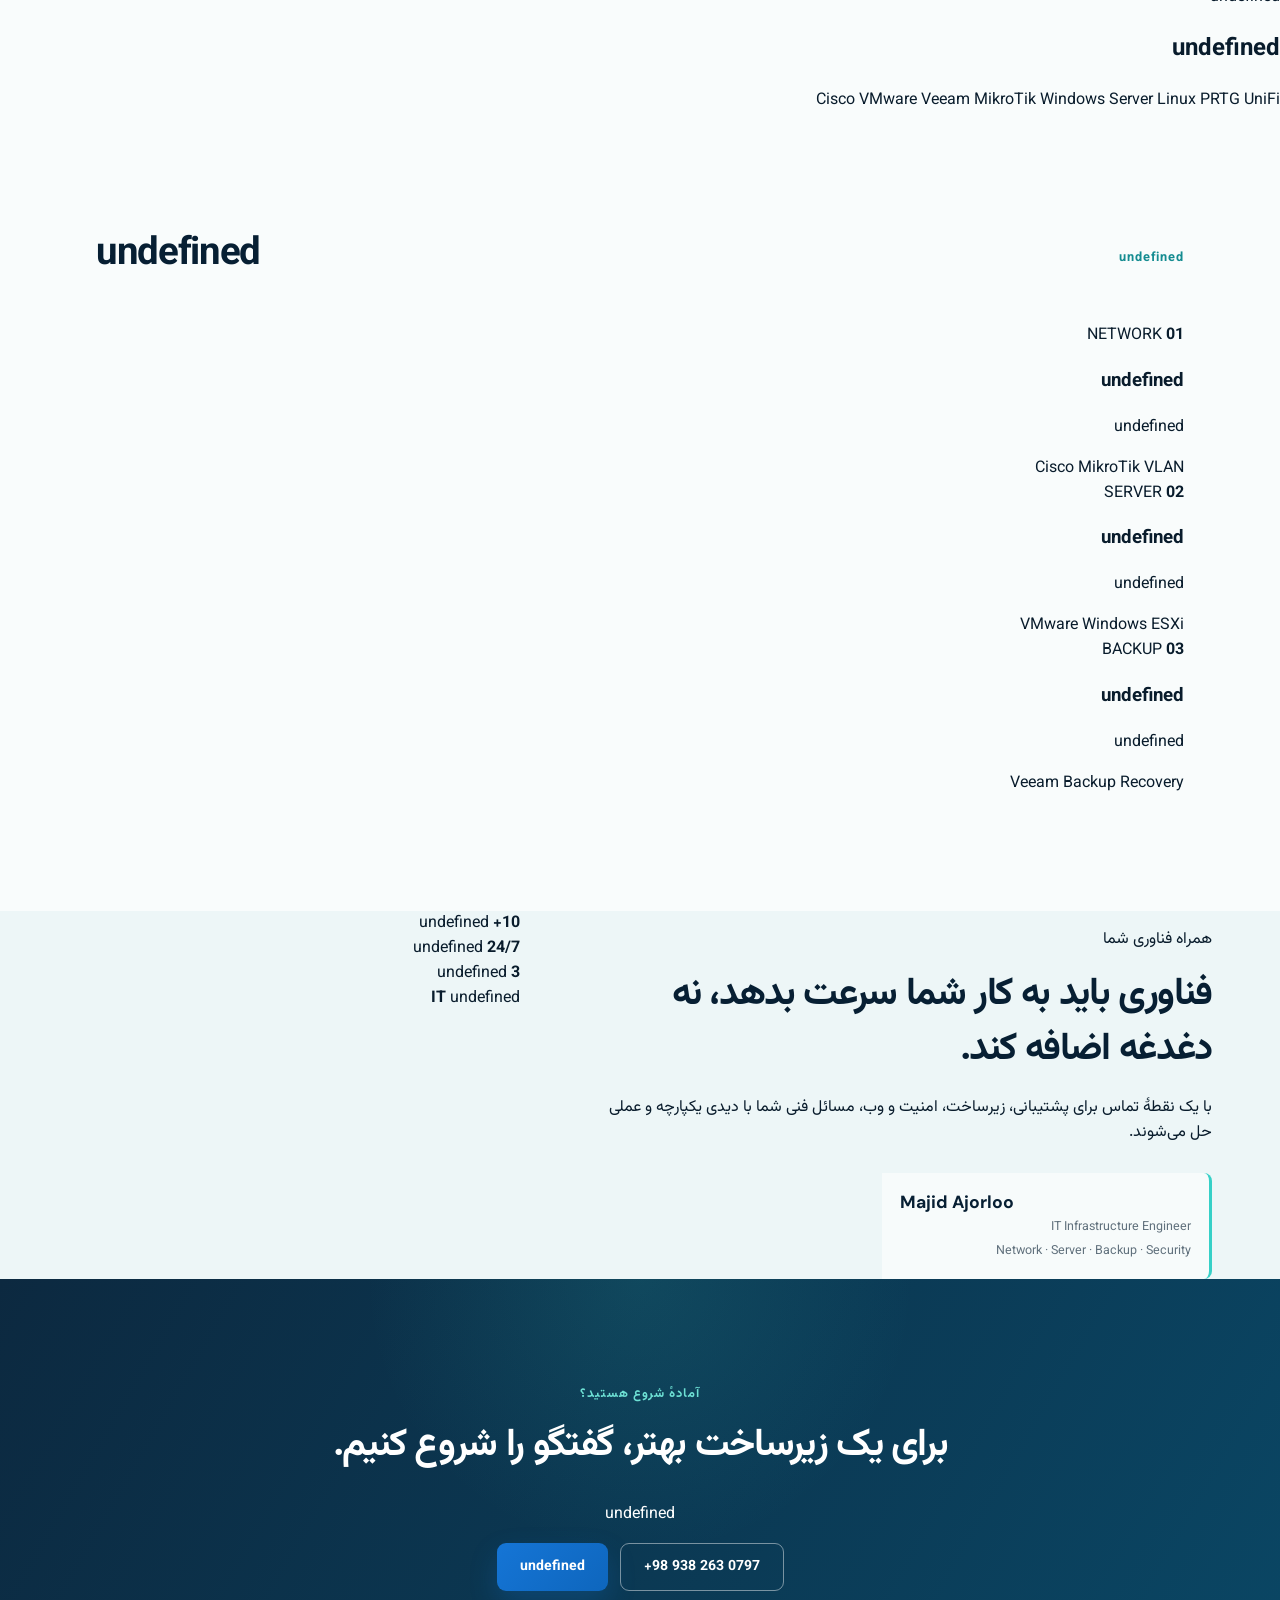
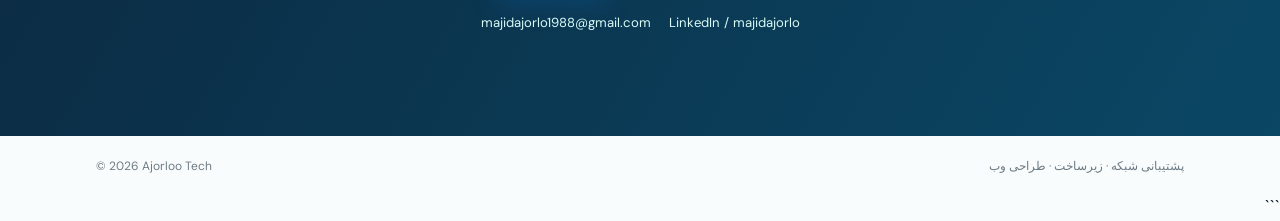
==== commit 5e6128f5: "Update index.html" ====
--- a/index.html
+++ b/index.html
@@ -1,496 +1,513 @@
+```html
 <!doctype html>
 <html lang="fa" dir="rtl">
 <head>
-  <meta charset="UTF-8" />
-  <meta name="viewport" content="width=device-width, initial-scale=1.0" />
-
-  <meta
-    name="description"
-    content="Ajorloo Tech — خدمات شبکه، زیرساخت IT، سرور، پشتیبانی و طراحی وب."
-  />
-
-  <meta name="theme-color" content="#071c2d" />
-
-  <title>Ajorloo Tech | IT Infrastructure & Network</title>
-
-  <link rel="preconnect" href="https://fonts.googleapis.com" />
-  <link rel="preconnect" href="https://fonts.gstatic.com" crossorigin />
-
-  <link
-    href="https://fonts.googleapis.com/css2?family=DM+Sans:wght@400;500;600;700&family=Vazirmatn:wght@400;500;600;700;800&display=swap"
-    rel="stylesheet"
-  />
-
-  <link rel="stylesheet" href="styles.css" />
+  <meta charset="UTF-8">
+  <meta name="viewport" content="width=device-width, initial-scale=1.0">
+
+  <meta name="description" content="Ajorloo Tech — IT Infrastructure, Network Engineering, Server, Backup, Security and Web Solutions.">
+  <meta name="theme-color" content="#071b2d">
+
+  <title>Ajorloo Tech | IT Infrastructure & Network Engineering</title>
+
+  <link rel="preconnect" href="https://fonts.googleapis.com">
+  <link rel="preconnect" href="https://fonts.gstatic.com" crossorigin>
+
+  <link href="https://fonts.googleapis.com/css2?family=DM+Sans:wght@400;500;600;700;800&family=Vazirmatn:wght@400;500;600;700;800&display=swap" rel="stylesheet">
+
+  <link rel="stylesheet" href="styles.css">
 </head>
 
 <body>
 
-  <!-- ================= HEADER ================= -->
-
-  <header class="topbar">
-
-    <a class="brand" href="#home" aria-label="Ajorloo Tech">
-      AJORLOO<span>•</span>TECH
+<header class="topbar">
+
+  <a class="brand" href="#home">
+    AJORLOO<span>•</span>TECH
+  </a>
+
+  <nav>
+    <a href="#services" data-i18n="navServices">خدمات</a>
+    <a href="#projects" data-i18n="navProjects">پروژه‌ها</a>
+    <a href="#about" data-i18n="navAbout">درباره من</a>
+    <a href="#contact" data-i18n="navContact">تماس</a>
+  </nav>
+
+  <div class="language-switcher">
+    <button data-lang="fa" class="active">فا</button>
+    <button data-lang="en">EN</button>
+    <button data-lang="de">DE</button>
+  </div>
+
+</header>
+
+
+<main>
+
+<!-- HERO -->
+
+<section class="hero" id="home">
+
+  <div class="hero-copy">
+
+    <div class="status">
+      <span></span>
+      <b data-i18n="available">AVAILABLE FOR IT SERVICES</b>
+    </div>
+
+    <p class="kicker">
+      IT INFRASTRUCTURE · NETWORK · SUPPORT
+    </p>
+
+    <h1 data-i18n="headline">
+      زیرساختی که
+      <br>
+      <strong>همیشه کار می‌کند.</strong>
+    </h1>
+
+    <p class="lead" data-i18n="intro">
+      طراحی و پیاده‌سازی شبکه، سرور، مجازی‌سازی، Backup،
+      امنیت و پشتیبانی تخصصی IT برای کسب‌وکارها.
+    </p>
+
+    <div class="hero-actions">
+
+      <a href="#contact" class="button primary" data-i18n="cta">
+        شروع همکاری
+      </a>
+
+      <a href="#services" class="button secondary" data-i18n="discover">
+        مشاهده خدمات →
+      </a>
+
+    </div>
+
+    <div class="hero-stats">
+
+      <div>
+        <strong>10+</strong>
+        <span data-i18n="years">سال تجربه</span>
+      </div>
+
+      <div>
+        <strong>24/7</strong>
+        <span data-i18n="support">پشتیبانی</span>
+      </div>
+
+      <div>
+        <strong>3</strong>
+        <span data-i18n="languages">زبان</span>
+      </div>
+
+    </div>
+
+  </div>
+
+
+  <div class="hero-dashboard">
+
+    <div class="dashboard-glow"></div>
+
+    <div class="dashboard">
+
+      <div class="dashboard-header">
+        <div>
+          <span class="online-dot"></span>
+          SYSTEM STATUS
+        </div>
+        <small>AJORLOO TECH</small>
+      </div>
+
+      <div class="dashboard-title">
+        <span>Infrastructure</span>
+        <b>ONLINE</b>
+      </div>
+
+      <div class="system-row">
+        <div class="system-icon">⌘</div>
+        <div>
+          <strong>NETWORK</strong>
+          <small>Core infrastructure</small>
+        </div>
+        <i>●</i>
+      </div>
+
+      <div class="system-row">
+        <div class="system-icon">▣</div>
+        <div>
+          <strong>SERVERS</strong>
+          <small>Virtualization & systems</small>
+        </div>
+        <i>●</i>
+      </div>
+
+      <div class="system-row">
+        <div class="system-icon">◈</div>
+        <div>
+          <strong>BACKUP</strong>
+          <small>Data protection</small>
+        </div>
+        <i>●</i>
+      </div>
+
+      <div class="system-row">
+        <div class="system-icon">◇</div>
+        <div>
+          <strong>SECURITY</strong>
+          <small>Infrastructure security</small>
+        </div>
+        <i>●</i>
+      </div>
+
+      <div class="dashboard-footer">
+        <span>NETWORK</span>
+        <span>SERVER</span>
+        <span>BACKUP</span>
+        <span>SECURITY</span>
+      </div>
+
+    </div>
+
+  </div>
+
+</section>
+
+
+<!-- SERVICES -->
+
+<section class="section services" id="services">
+
+  <div class="section-heading">
+    <p data-i18n="servicesKicker">WHAT I DO</p>
+    <h2 data-i18n="servicesTitle">
+      راهکارهای IT برای یک زیرساخت مطمئن و حرفه‌ای.
+    </h2>
+  </div>
+
+
+  <div class="service-grid">
+
+    <article class="service-card">
+      <div class="service-number">01</div>
+      <div class="icon">⌘</div>
+      <h3 data-i18n="service1Title">Network & Infrastructure</h3>
+      <p data-i18n="service1Text">
+        طراحی، پیاده‌سازی و بهینه‌سازی شبکه‌های سازمانی،
+        VLAN، Routing، Switching، Wi-Fi و ارتباطات.
+      </p>
+    </article>
+
+
+    <article class="service-card">
+      <div class="service-number">02</div>
+      <div class="icon">▣</div>
+      <h3 data-i18n="service2Title">Server & Virtualization</h3>
+      <p data-i18n="service2Text">
+        راه‌اندازی و نگهداری Windows Server، VMware،
+        سرویس‌های سازمانی و زیرساخت سرور.
+      </p>
+    </article>
+
+
+    <article class="service-card">
+      <div class="service-number">03</div>
+      <div class="icon">◈</div>
+      <h3 data-i18n="service3Title">Backup & Veeam</h3>
+      <p data-i18n="service3Text">
+        طراحی Backup، حفاظت از اطلاعات، Veeam،
+        Recovery و برنامه‌ریزی Disaster Recovery.
+      </p>
+    </article>
+
+
+    <article class="service-card">
+      <div class="service-number">04</div>
+      <div class="icon">◇</div>
+      <h3 data-i18n="service4Title">Cyber Security</h3>
+      <p data-i18n="service4Text">
+        افزایش امنیت شبکه و سرورها، کنترل دسترسی،
+        Firewall و بررسی نقاط ضعف زیرساخت.
+      </p>
+    </article>
+
+
+    <article class="service-card">
+      <div class="service-number">05</div>
+      <div class="icon">↗</div>
+      <h3 data-i18n="service5Title">IT Support</h3>
+      <p data-i18n="service5Text">
+        پشتیبانی فنی، عیب‌یابی، نگهداری سیستم‌ها
+        و رفع مشکلات کاربران و زیرساخت.
+      </p>
+    </article>
+
+
+    <article class="service-card">
+      <div class="service-number">06</div>
+      <div class="icon">◫</div>
+      <h3 data-i18n="service6Title">Web Design</h3>
+      <p data-i18n="service6Text">
+        طراحی وب‌سایت‌های مدرن، سریع، واکنش‌گرا
+        و متناسب با هویت کسب‌وکار.
+      </p>
+    </article>
+
+  </div>
+
+</section>
+
+
+<!-- TECHNOLOGIES -->
+
+<section class="technology-section">
+
+  <div class="technology-inner">
+
+    <div>
+      <p class="section-label" data-i18n="techKicker">
+        TECHNOLOGIES
+      </p>
+
+      <h2 data-i18n="techTitle">
+        ابزارهایی که با آن‌ها کار می‌کنم.
+      </h2>
+    </div>
+
+    <div class="tech-list">
+      <span>Cisco</span>
+      <span>VMware</span>
+      <span>Veeam</span>
+      <span>MikroTik</span>
+      <span>Windows Server</span>
+      <span>Linux</span>
+      <span>PRTG</span>
+      <span>UniFi</span>
+    </div>
+
+  </div>
+
+</section>
+
+
+<!-- PROJECTS -->
+
+<section class="section projects" id="projects">
+
+  <div class="section-heading">
+    <p data-i18n="projectsKicker">SELECTED WORK</p>
+
+    <h2 data-i18n="projectsTitle">
+      پروژه‌ها و تجربه‌های فنی.
+    </h2>
+  </div>
+
+
+  <div class="project-grid">
+
+    <article class="project-card">
+      <div class="project-top">
+        <span>NETWORK</span>
+        <b>01</b>
+      </div>
+
+      <h3 data-i18n="project1Title">
+        طراحی و پیاده‌سازی شبکه سازمانی
+      </h3>
+
+      <p data-i18n="project1Text">
+        طراحی ساختار شبکه، VLAN، Switching، Routing،
+        تجهیزات شبکه و مانیتورینگ زیرساخت.
+      </p>
+
+      <div class="project-tags">
+        <span>Cisco</span>
+        <span>MikroTik</span>
+        <span>VLAN</span>
+      </div>
+    </article>
+
+
+    <article class="project-card">
+      <div class="project-top">
+        <span>SERVER</span>
+        <b>02</b>
+      </div>
+
+      <h3 data-i18n="project2Title">
+        Server & Virtualization
+      </h3>
+
+      <p data-i18n="project2Text">
+        پیاده‌سازی سرورها، VMware ESXi،
+        سرویس‌های Windows Server و زیرساخت مجازی.
+      </p>
+
+      <div class="project-tags">
+        <span>VMware</span>
+        <span>Windows</span>
+        <span>ESXi</span>
+      </div>
+    </article>
+
+
+    <article class="project-card">
+      <div class="project-top">
+        <span>BACKUP</span>
+        <b>03</b>
+      </div>
+
+      <h3 data-i18n="project3Title">
+        Backup Infrastructure
+      </h3>
+
+      <p data-i18n="project3Text">
+        طراحی سیستم Backup، Veeam،
+        حفاظت از داده‌ها و سناریوهای Recovery.
+      </p>
+
+      <div class="project-tags">
+        <span>Veeam</span>
+        <span>Backup</span>
+        <span>Recovery</span>
+      </div>
+    </article>
+
+  </div>
+
+</section>
+
+
+<!-- ABOUT -->
+
+<section class="about" id="about">
+
+  <div class="about-content">
+
+    <p class="section-label" data-i18n="aboutKicker">
+      ABOUT ME
+    </p>
+
+    <h2 data-i18n="aboutTitle">
+      من Majid Ajorloo هستم؛
+      مهندس زیرساخت و شبکه.
+    </h2>
+
+    <p class="about-description" data-i18n="aboutText">
+      بیش از ۱۰ سال در حوزه IT، شبکه، سرور و زیرساخت فعالیت کرده‌ام.
+      تمرکز من روی ساخت سیستم‌هایی است که پایدار، امن و قابل اعتماد باشند.
+    </p>
+
+    <div class="profile">
+
+      <strong>Majid Ajorloo</strong>
+
+      <span>IT Infrastructure Engineer</span>
+
+      <span>Network · Server · Backup · Security</span>
+
+    </div>
+
+  </div>
+
+
+  <div class="about-points">
+
+    <div>
+      <strong>10+</strong>
+      <span data-i18n="point1">Years Experience</span>
+    </div>
+
+    <div>
+      <strong>24/7</strong>
+      <span data-i18n="point2">IT Support</span>
+    </div>
+
+    <div>
+      <strong>3</strong>
+      <span data-i18n="point3">Languages</span>
+    </div>
+
+    <div>
+      <strong>IT</strong>
+      <span data-i18n="point4">Infrastructure</span>
+    </div>
+
+  </div>
+
+</section>
+
+
+<!-- CONTACT -->
+
+<section class="contact" id="contact">
+
+  <p data-i18n="contactKicker">
+    LET'S WORK TOGETHER
+  </p>
+
+  <h2 data-i18n="contactTitle">
+    برای ساختن یک زیرساخت بهتر، گفتگو را شروع کنیم.
+  </h2>
+
+  <p class="contact-description" data-i18n="contactText">
+    برای پروژه‌های شبکه، زیرساخت، پشتیبانی IT یا طراحی وب با من در ارتباط باشید.
+  </p>
+
+  <div class="contact-actions">
+
+    <a
+      class="button primary light"
+      href="mailto:majidajorlo1988@gmail.com"
+      data-i18n="emailButton"
+    >
+      ارسال ایمیل
     </a>
 
-    <nav aria-label="Navigation">
-      <a href="#services" data-i18n="navServices">خدمات</a>
-      <a href="#about" data-i18n="navAbout">دربارهٔ من</a>
-      <a href="#contact" data-i18n="navContact">تماس</a>
-    </nav>
-
-    <div class="header-right">
-
-      <div class="language-switcher" aria-label="Language selection">
-        <button data-lang="fa" class="active">فا</button>
-        <button data-lang="en">EN</button>
-        <button data-lang="de">DE</button>
-      </div>
-
-    </div>
-
-  </header>
-
-
-  <main id="home">
-
-    <!-- ================= HERO ================= -->
-
-    <section class="hero">
-
-      <div class="hero-copy">
-
-        <div class="hero-status">
-          <span class="status-dot"></span>
-          <span data-i18n="availability">همیشه در دسترس</span>
-        </div>
-
-        <p class="hero-kicker" data-i18n="heroKicker">
-          IT INFRASTRUCTURE • NETWORK • SUPPORT
-        </p>
-
-        <h1 data-i18n="headline">
-          زیرساخت پایدار،
-          <br />
-          پشتیبانی بی‌وقفه.
-        </h1>
-
-        <p class="lead" data-i18n="intro">
-          از راه‌اندازی شبکه تا سرور، امنیت، پشتیبانی IT و طراحی وب؛
-          راهکارهای حرفه‌ای فناوری برای کسب‌وکار شما.
-        </p>
-
-        <div class="hero-actions">
-
-          <a
-            class="button primary"
-            href="#contact"
-            data-i18n="cta"
-          >
-            درخواست خدمات
-          </a>
-
-          <a
-            class="button quiet"
-            href="#services"
-            data-i18n="discover"
-          >
-            مشاهده خدمات <b>←</b>
-          </a>
-
-        </div>
-
-        <div class="hero-trust">
-
-          <div>
-            <strong>10+</strong>
-            <span data-i18n="trustExperience">
-              سال تجربه
-            </span>
-          </div>
-
-          <div>
-            <strong>24/7</strong>
-            <span data-i18n="trustSupport">
-              پشتیبانی
-            </span>
-          </div>
-
-          <div>
-            <strong>3</strong>
-            <span data-i18n="trustLanguages">
-              زبان
-            </span>
-          </div>
-
-        </div>
-
-      </div>
-
-
-      <!-- ================= HERO VISUAL ================= -->
-
-      <div class="hero-art" aria-hidden="true">
-
-        <div class="orb orb-one"></div>
-        <div class="orb orb-two"></div>
-
-        <div class="network-card">
-
-          <div class="card-top">
-
-            <div class="card-title">
-
-              <span class="pulse"></span>
-
-              <span data-i18n="systemOnline">
-                SYSTEM ONLINE
-              </span>
-
-            </div>
-
-            <small>24/7</small>
-
-          </div>
-
-
-          <div class="server-status">
-
-            <div class="server-line">
-              <span></span>
-              <span></span>
-              <span></span>
-              <label>Network</label>
-            </div>
-
-            <div class="server-line">
-              <span></span>
-              <span></span>
-              <span></span>
-              <label>Server</label>
-            </div>
-
-            <div class="server-line">
-              <span></span>
-              <span></span>
-              <span></span>
-              <label>Backup</label>
-            </div>
-
-          </div>
-
-
-          <div class="network-lines">
-            <i></i>
-            <i></i>
-            <i></i>
-            <i></i>
-            <i></i>
-          </div>
-
-          <div class="node n1"></div>
-          <div class="node n2"></div>
-          <div class="node n3"></div>
-
-          <div class="central-node">
-            <span>IT</span>
-          </div>
-
-        </div>
-
-
-        <div class="floating-card floating-one">
-
-          <span class="mini-icon">⌁</span>
-
-          <div>
-            <strong data-i18n="networkLabel">
-              Network
-            </strong>
-
-            <small>Connected</small>
-          </div>
-
-        </div>
-
-
-        <div class="floating-card floating-two">
-
-          <span class="mini-icon">✓</span>
-
-          <div>
-            <strong data-i18n="securityLabel">
-              Secure
-            </strong>
-
-            <small>Protected</small>
-          </div>
-
-        </div>
-
-      </div>
-
-    </section>
-
-
-    <!-- ================= METRICS ================= -->
-
-    <section class="metrics" aria-label="Service highlights">
-
-      <div>
-
-        <strong>24/7</strong>
-
-        <span data-i18n="metricOne">
-          پاسخ‌گویی و پشتیبانی
-        </span>
-
-      </div>
-
-      <div>
-
-        <strong>IT</strong>
-
-        <span data-i18n="metricTwo">
-          راهکارهای کامل فناوری
-        </span>
-
-      </div>
-
-      <div>
-
-        <strong>10+</strong>
-
-        <span data-i18n="metricThree">
-          سال تجربه حرفه‌ای
-        </span>
-
-      </div>
-
-    </section>
-
-
-    <!-- ================= SERVICES ================= -->
-
-    <section class="services section" id="services">
-
-      <div class="section-heading">
-
-        <div>
-
-          <p data-i18n="servicesKicker">
-            تخصص من
-          </p>
-
-          <h2 data-i18n="servicesTitle">
-            هرآنچه کسب‌وکار شما برای کارکرد مطمئن نیاز دارد.
-          </h2>
-
-        </div>
-
-      </div>
-
-
-      <div class="service-grid">
-
-        <article>
-
-          <div class="icon">⌘</div>
-
-          <h3 data-i18n="serviceOneTitle">
-            شبکه و زیرساخت
-          </h3>
-
-          <p data-i18n="serviceOneText">
-            طراحی، نصب و بهینه‌سازی شبکه، سرور، تجهیزات و ارتباطات سازمانی.
-          </p>
-
-        </article>
-
-
-        <article>
-
-          <div class="icon">◌</div>
-
-          <h3 data-i18n="serviceTwoTitle">
-            پشتیبانی IT
-          </h3>
-
-          <p data-i18n="serviceTwoText">
-            عیب‌یابی سریع، نگهداری پیشگیرانه و همراهی فنی برای کار بی‌وقفه.
-          </p>
-
-        </article>
-
-
-        <article>
-
-          <div class="icon">◇</div>
-
-          <h3 data-i18n="serviceThreeTitle">
-            طراحی سایت
-          </h3>
-
-          <p data-i18n="serviceThreeText">
-            وب‌سایت‌های سریع، مدرن و سازگار با موبایل، متناسب با هویت کسب‌وکار شما.
-          </p>
-
-        </article>
-
-
-        <article>
-
-          <div class="icon">↗</div>
-
-          <h3 data-i18n="serviceFourTitle">
-            مشاوره تخصصی
-          </h3>
-
-          <p data-i18n="serviceFourText">
-            انتخاب راهکار، امنیت، توسعه و هر وظیفه‌ای که از یک مهندس IT انتظار دارید.
-          </p>
-
-        </article>
-
-      </div>
-
-    </section>
-
-
-    <!-- ================= ABOUT ================= -->
-
-    <section class="about section" id="about">
-
-      <div class="about-panel">
-
-        <p data-i18n="aboutKicker">
-          همراه فناوری شما
-        </p>
-
-        <h2 data-i18n="aboutTitle">
-          فناوری باید به کار شما سرعت بدهد، نه دغدغه اضافه کند.
-        </h2>
-
-        <div class="profile">
-
-          <strong>Majid Ajorloo</strong>
-
-          <span>
-            IT Infrastructure Engineer
-          </span>
-
-          <span>
-            10+ years of professional experience
-          </span>
-
-        </div>
-
-      </div>
-
-
-      <div class="about-text">
-
-        <p data-i18n="aboutText">
-          با یک نقطهٔ تماس برای پشتیبانی، زیرساخت، امنیت و وب،
-          مسائل فنی شما با دیدی یکپارچه و عملی حل می‌شوند.
-        </p>
-
-        <ul>
-
-          <li data-i18n="aboutOne">
-            پاسخ‌گویی در تمام روزهای هفته
-          </li>
-
-          <li data-i18n="aboutTwo">
-            راهکار متناسب با نیاز واقعی شما
-          </li>
-
-          <li data-i18n="aboutThree">
-            ارتباط شفاف به فارسی، انگلیسی و آلمانی
-          </li>
-
-        </ul>
-
-      </div>
-
-    </section>
-
-
-    <!-- ================= CONTACT ================= -->
-
-    <section class="contact" id="contact">
-
-      <p data-i18n="contactKicker">
-        آمادهٔ شروع هستید؟
-      </p>
-
-      <h2 data-i18n="contactTitle">
-        برای یک زیرساخت بهتر، گفتگو را شروع کنیم.
-      </h2>
-
-      <div class="contact-actions">
-
-        <a
-          class="button primary light"
-          href="mailto:majidajorlo1988@gmail.com"
-          data-i18n="contactCta"
-        >
-          تماس با من
-        </a>
-
-        <a
-          class="button outline"
-          href="tel:+989382630797"
-        >
-          +98 938 263 0797
-        </a>
-
-      </div>
-
-
-      <div class="contact-links">
-
-        <a href="mailto:majidajorlo1988@gmail.com">
-          majidajorlo1988@gmail.com
-        </a>
-
-        <a
-          href="https://www.linkedin.com/in/majidajorlo"
-          target="_blank"
-          rel="noopener"
-        >
-          LinkedIn / majidajorlo
-        </a>
-
-      </div>
-
-
-      <p class="contact-note">
-        Iran · Available 24/7
-      </p>
-
-    </section>
-
-  </main>
-
-
-  <!-- ================= FOOTER ================= -->
-
-  <footer>
-
-    <span>
-      © <span id="year"></span> Ajorloo Tech
-    </span>
-
-    <span data-i18n="footer">
-      پشتیبانی شبکه · زیرساخت · طراحی وب
-    </span>
-
-  </footer>
-
-
-  <script src="app.js"></script>
+    <a
+      class="button outline"
+      href="tel:+989382630797"
+    >
+      +98 938 263 0797
+    </a>
+
+  </div>
+
+  <div class="contact-links">
+
+    <a href="mailto:majidajorlo1988@gmail.com">
+      majidajorlo1988@gmail.com
+    </a>
+
+    <a
+      href="https://www.linkedin.com/in/majidajorlo"
+      target="_blank"
+      rel="noopener"
+    >
+      LinkedIn / majidajorlo
+    </a>
+
+  </div>
+
+</section>
+
+</main>
+
+
+<footer>
+
+  <span>
+    © <span id="year"></span> Ajorloo Tech
+  </span>
+
+  <span data-i18n="footer">
+    Network · Infrastructure · IT Support
+  </span>
+
+</footer>
+
+
+<script src="app.js"></script>
 
 </body>
 </html>
+```
--- a/styles.css
+++ b/styles.css
@@ -1,2 +1,1418 @@
-:root{--ink:#091c2c;--navy:#082238;--blue:#1575d6;--aqua:#36d0c7;--mist:#e8f3f5;--muted:#61717d}*{box-sizing:border-box}html{scroll-behavior:smooth}body{margin:0;color:var(--ink);font-family:"Vazirmatn","DM Sans",sans-serif;background:#f9fcfc}.topbar{max-width:1200px;margin:auto;height:78px;padding:0 28px;display:flex;align-items:center;justify-content:space-between;gap:24px}.brand{font:700 1.25rem "DM Sans",sans-serif;letter-spacing:.06em;color:var(--navy);text-decoration:none;direction:ltr}.brand span{color:var(--aqua)}nav{display:flex;gap:26px}nav a{color:var(--muted);font-size:.92rem;text-decoration:none}.language-switcher{display:flex;gap:3px;background:#edf4f5;padding:4px;border-radius:9px;direction:ltr}.language-switcher button{border:0;background:transparent;padding:5px 8px;border-radius:6px;color:var(--muted);font:600 .72rem "DM Sans",sans-serif;cursor:pointer}.language-switcher button.active{background:white;color:var(--blue);box-shadow:0 1px 4px #0c2c3b16}.hero{min-height:555px;padding:76px max(28px,calc((100vw - 1144px)/2));display:flex;align-items:center;gap:70px;background:radial-gradient(circle at 72% 42%,#e0f9f7 0,transparent 31%),linear-gradient(115deg,#f7fcfc 15%,#e9f4f6 100%)}.hero-copy{max-width:625px;position:relative;z-index:1}.eyebrow,.section-heading>p,.about-panel>p,.contact>p:first-child{color:#158c91;font-size:.82rem;font-weight:700;letter-spacing:.07em;margin:0 0 16px}.eyebrow span:first-child{display:inline-block;width:8px;height:8px;background:var(--aqua);border-radius:50%;margin-left:8px;box-shadow:0 0 0 5px #38cfc422}h1{font-size:clamp(2.5rem,5vw,4.65rem);line-height:1.17;letter-spacing:-.05em;margin:0;color:var(--navy)}.lead{color:var(--muted);font-size:1.08rem;line-height:2;max-width:550px;margin:22px 0 32px}.hero-actions{display:flex;align-items:center;gap:18px}.button{display:inline-flex;align-items:center;justify-content:center;text-decoration:none;font-weight:700;font-size:.9rem;border-radius:8px;padding:13px 22px;transition:.2s}.primary{background:var(--blue);color:white;box-shadow:0 10px 22px #1575d62e}.primary:hover{transform:translateY(-2px);background:#0963be}.quiet{color:var(--navy)}.quiet b{margin-right:8px;font-size:1.2em}.hero-art{position:relative;width:390px;height:320px;flex:none}.network-card{position:absolute;inset:35px 0 0 24px;background:#092940;border:1px solid #ffffff2c;border-radius:18px;box-shadow:0 25px 60px #0622353b;overflow:hidden;padding:24px;color:white;transform:rotate(-4deg)}.card-top{display:flex;align-items:center;gap:8px;font-size:.78rem}.card-top small{margin-right:auto;border:1px solid #ffffff36;padding:4px 7px;border-radius:5px}.pulse{width:8px;height:8px;background:#58e3ba;border-radius:50%;box-shadow:0 0 12px #58e3ba}.network-lines i{position:absolute;height:1px;background:linear-gradient(90deg,transparent,#36d0c7,transparent);transform-origin:right}.network-lines i:nth-child(1){width:260px;right:59px;top:130px;transform:rotate(17deg)}.network-lines i:nth-child(2){width:235px;right:64px;top:180px;transform:rotate(-20deg)}.network-lines i:nth-child(3){width:160px;right:100px;top:151px}.network-lines i:nth-child(4){width:170px;right:53px;top:226px;transform:rotate(-43deg)}.network-lines i:nth-child(5){width:165px;right:66px;top:82px;transform:rotate(38deg)}.node{position:absolute;width:16px;height:16px;border:3px solid #49ded3;background:#0b314b;border-radius:50%;box-shadow:0 0 14px #36d0c7}.n1{top:143px;right:88px}.n2{top:196px;right:263px}.n3{top:73px;right:209px}.orb{position:absolute;border-radius:50%;filter:blur(1px)}.orb-one{width:170px;height:170px;background:#39d3c735;top:0;left:0}.orb-two{width:110px;height:110px;background:#1575d620;bottom:0;right:-25px}.metrics{max-width:1144px;margin:-38px auto 0;position:relative;z-index:2;background:white;border-radius:12px;box-shadow:0 15px 40px #08223812;display:grid;grid-template-columns:repeat(3,1fr);padding:28px 38px}.metrics div{display:flex;align-items:center;gap:14px;border-left:1px solid #e3eaeb;padding:0 25px}.metrics div:last-child{border:0}.metrics strong{font:700 1.65rem "DM Sans",sans-serif;color:var(--blue);direction:ltr}.metrics span{color:var(--muted);font-size:.82rem}.section{max-width:1144px;margin:0 auto;padding:118px 28px}.section-heading{display:flex;justify-content:space-between;align-items:end;gap:30px;margin-bottom:40px}.section-heading h2,.about h2,.contact h2{font-size:clamp(1.8rem,3vw,2.7rem);line-height:1.45;letter-spacing:-.035em;margin:0;color:var(--navy);max-width:720px}.service-grid{display:grid;grid-template-columns:repeat(4,1fr);gap:14px}.service-grid article{background:white;border:1px solid #e5eeee;padding:25px 22px;min-height:238px;border-radius:10px;transition:.2s}.service-grid article:hover{transform:translateY(-5px);border-color:#9eddd8;box-shadow:0 14px 28px #0a34420d}.icon{display:grid;place-items:center;width:43px;height:43px;background:#e7f8f6;border-radius:9px;color:#118a8e;font:1.5rem "DM Sans"}.service-grid h3{margin:19px 0 10px;font-size:1.04rem}.service-grid p,.about-text>p{font-size:.86rem;line-height:2;color:var(--muted);margin:0}.about{display:grid;grid-template-columns:1.15fr .85fr;gap:80px;background:#edf6f6;max-width:none;padding-right:max(28px,calc((100vw - 1144px)/2));padding-left:max(28px,calc((100vw - 1144px)/2))}.about-text{padding-top:30px}.about-text ul{list-style:none;padding:0;margin:23px 0}.about-text li{border-top:1px solid #d5e5e6;padding:13px 0;color:var(--navy);font-size:.88rem}.about-text li:before{content:"✓";color:#149e99;font-weight:800;margin-left:10px}.contact{padding:100px 28px;text-align:center;color:white;background:linear-gradient(120deg,#0c2940,#0a4765)}.contact h2{color:white;margin:0 auto 27px;max-width:700px}.contact>p:first-child{color:#6de0d4}.light{background:#42d6c9;color:#073046;box-shadow:none}.contact-note{font-size:.75rem;color:#b3cbd5;margin:17px 0 0}footer{max-width:1144px;margin:auto;padding:22px 28px;display:flex;justify-content:space-between;direction:ltr;color:#6d7b84;font:400 .75rem "DM Sans",sans-serif}@media(max-width:780px){.topbar{padding:0 18px;height:70px}nav{display:none}.hero{min-height:auto;padding:65px 28px;display:block}.hero-art{width:290px;height:245px;margin:40px auto 0}.network-card{inset:25px 0 0 10px}.metrics{margin:0;border-radius:0;padding:18px;grid-template-columns:1fr}.metrics div{padding:12px 0;border:0;border-bottom:1px solid #e3eaeb}.metrics div:last-child{border-bottom:0}.section{padding:70px 28px}.section-heading{display:block}.section-heading h2{margin-top:12px}.service-grid{grid-template-columns:1fr 1fr}.about{grid-template-columns:1fr;gap:15px}.about-text{padding-top:0}footer{display:block;text-align:center;line-height:2.4}}@media(max-width:440px){.service-grid{grid-template-columns:1fr}.hero-actions{align-items:stretch;flex-direction:column}.button{width:100%}}
-.profile{margin-top:28px;padding:18px;border-right:3px solid var(--aqua);background:#ffffff80;display:grid;gap:4px;max-width:310px}.profile strong{font:700 1.1rem "DM Sans",sans-serif;direction:ltr}.profile span{color:var(--muted);font-size:.8rem}.contact-actions{display:flex;justify-content:center;gap:12px;direction:ltr}.outline{border:1px solid #ffffff80;color:white}.contact-links{display:flex;justify-content:center;gap:18px;flex-wrap:wrap;margin:23px 0 0;direction:ltr}.contact-links a{color:#d9fbf7;font:400 .84rem "DM Sans",sans-serif;text-decoration:none}@media(max-width:440px){.contact-actions{flex-direction:column}.contact-actions .button{width:100%}}
+:root {
+  --ink: #091c2c;
+  --navy: #071f33;
+  --navy-2: #0a2b43;
+  --blue: #1575d6;
+  --blue-dark: #0b5db3;
+  --aqua: #36d0c7;
+  --aqua-light: #e7f8f6;
+  --mist: #edf6f7;
+  --white: #ffffff;
+  --muted: #61717d;
+  --border: #e3eeee;
+}
+
+* {
+  box-sizing: border-box;
+}
+
+html {
+  scroll-behavior: smooth;
+}
+
+body {
+  margin: 0;
+  color: var(--ink);
+  font-family: "Vazirmatn", "DM Sans", sans-serif;
+  background: #f9fcfc;
+}
+
+body,
+button,
+a {
+  -webkit-font-smoothing: antialiased;
+}
+
+
+/* =========================================================
+   HEADER
+========================================================= */
+
+.topbar {
+  position: sticky;
+  top: 0;
+  z-index: 100;
+
+  max-width: 1240px;
+  height: 78px;
+
+  margin: auto;
+  padding: 0 28px;
+
+  display: flex;
+  align-items: center;
+  justify-content: space-between;
+  gap: 30px;
+
+  background: rgba(249, 252, 252, 0.88);
+
+  backdrop-filter: blur(18px);
+  -webkit-backdrop-filter: blur(18px);
+
+  border-bottom: 1px solid rgba(8, 34, 56, 0.06);
+}
+
+.brand {
+  font: 800 1.25rem "DM Sans", sans-serif;
+  letter-spacing: 0.07em;
+  color: var(--navy);
+  text-decoration: none;
+  direction: ltr;
+  white-space: nowrap;
+}
+
+.brand span {
+  color: var(--aqua);
+  margin: 0 2px;
+}
+
+nav {
+  display: flex;
+  align-items: center;
+  gap: 30px;
+}
+
+nav a {
+  position: relative;
+
+  color: var(--muted);
+  font-size: 0.88rem;
+  font-weight: 600;
+
+  text-decoration: none;
+
+  transition: 0.2s ease;
+}
+
+nav a::after {
+  content: "";
+
+  position: absolute;
+  right: 0;
+  bottom: -8px;
+
+  width: 0;
+  height: 2px;
+
+  background: var(--aqua);
+
+  transition: 0.2s ease;
+}
+
+nav a:hover {
+  color: var(--navy);
+}
+
+nav a:hover::after {
+  width: 100%;
+}
+
+.header-right {
+  display: flex;
+  align-items: center;
+}
+
+.language-switcher {
+  display: flex;
+  gap: 3px;
+
+  background: #edf4f5;
+  padding: 4px;
+
+  border-radius: 9px;
+  direction: ltr;
+}
+
+.language-switcher button {
+  border: 0;
+  background: transparent;
+
+  padding: 5px 9px;
+
+  border-radius: 6px;
+
+  color: var(--muted);
+
+  font: 600 0.7rem "DM Sans", sans-serif;
+
+  cursor: pointer;
+
+  transition: 0.2s ease;
+}
+
+.language-switcher button:hover {
+  color: var(--navy);
+}
+
+.language-switcher button.active {
+  background: white;
+  color: var(--blue);
+
+  box-shadow: 0 2px 8px rgba(12, 44, 59, 0.12);
+}
+
+
+/* =========================================================
+   HERO
+========================================================= */
+
+.hero {
+  position: relative;
+
+  min-height: 650px;
+
+  padding:
+    80px
+    max(28px, calc((100vw - 1144px) / 2));
+
+  display: flex;
+  align-items: center;
+
+  gap: 75px;
+
+  overflow: hidden;
+
+  background:
+    radial-gradient(
+      circle at 74% 45%,
+      rgba(54, 208, 199, 0.18) 0,
+      transparent 29%
+    ),
+    radial-gradient(
+      circle at 8% 85%,
+      rgba(21, 117, 214, 0.08) 0,
+      transparent 25%
+    ),
+    linear-gradient(
+      115deg,
+      #f7fcfc 10%,
+      #e9f4f6 100%
+    );
+}
+
+.hero::before {
+  content: "";
+
+  position: absolute;
+
+  width: 500px;
+  height: 500px;
+
+  left: -250px;
+  top: 40px;
+
+  border: 1px solid rgba(54, 208, 199, 0.1);
+
+  border-radius: 50%;
+}
+
+.hero-copy {
+  position: relative;
+  z-index: 3;
+
+  max-width: 650px;
+  flex: 1;
+}
+
+.hero-status {
+  display: inline-flex;
+  align-items: center;
+  gap: 9px;
+
+  padding: 7px 12px;
+
+  border-radius: 30px;
+
+  background: rgba(255, 255, 255, 0.72);
+  border: 1px solid rgba(54, 208, 199, 0.22);
+
+  color: #178b8c;
+
+  font-size: 0.76rem;
+  font-weight: 700;
+}
+
+.status-dot {
+  width: 8px;
+  height: 8px;
+
+  border-radius: 50%;
+
+  background: #43d8b1;
+
+  box-shadow:
+    0 0 0 4px rgba(67, 216, 177, 0.13),
+    0 0 14px rgba(67, 216, 177, 0.65);
+}
+
+.hero-kicker {
+  margin: 23px 0 14px;
+
+  color: #168b91;
+
+  font: 700 0.75rem "DM Sans", sans-serif;
+
+  letter-spacing: 0.12em;
+
+  direction: ltr;
+}
+
+h1 {
+  margin: 0;
+
+  color: var(--navy);
+
+  font-size: clamp(2.8rem, 5vw, 5rem);
+
+  line-height: 1.16;
+
+  letter-spacing: -0.055em;
+
+  font-weight: 800;
+}
+
+.lead {
+  max-width: 590px;
+
+  margin: 24px 0 32px;
+
+  color: var(--muted);
+
+  font-size: 1.03rem;
+
+  line-height: 2.05;
+}
+
+.hero-actions {
+  display: flex;
+  align-items: center;
+  gap: 18px;
+}
+
+.button {
+  display: inline-flex;
+  align-items: center;
+  justify-content: center;
+
+  min-height: 48px;
+
+  padding: 12px 23px;
+
+  border-radius: 9px;
+
+  text-decoration: none;
+
+  font-size: 0.88rem;
+  font-weight: 700;
+
+  transition:
+    transform 0.2s ease,
+    box-shadow 0.2s ease,
+    background 0.2s ease;
+}
+
+.button.primary {
+  color: white;
+
+  background: linear-gradient(
+    135deg,
+    #1575d6,
+    #0e66bd
+  );
+
+  box-shadow:
+    0 12px 28px rgba(21, 117, 214, 0.24);
+}
+
+.button.primary:hover {
+  transform: translateY(-3px);
+
+  box-shadow:
+    0 16px 32px rgba(21, 117, 214, 0.3);
+}
+
+.button.quiet {
+  color: var(--navy);
+  background: transparent;
+}
+
+.button.quiet:hover {
+  color: var(--blue);
+}
+
+.button.quiet b {
+  margin-right: 8px;
+  font-size: 1.15rem;
+}
+
+.hero-trust {
+  display: flex;
+
+  gap: 0;
+
+  margin-top: 38px;
+}
+
+.hero-trust div {
+  min-width: 105px;
+
+  padding-left: 22px;
+  margin-left: 22px;
+
+  border-left: 1px solid #d4e2e4;
+}
+
+.hero-trust div:last-child {
+  border: 0;
+  margin-left: 0;
+  padding-left: 0;
+}
+
+.hero-trust strong {
+  display: block;
+
+  color: var(--navy);
+
+  font: 700 1.2rem "DM Sans", sans-serif;
+
+  direction: ltr;
+}
+
+.hero-trust span {
+  display: block;
+
+  margin-top: 4px;
+
+  color: var(--muted);
+
+  font-size: 0.7rem;
+}
+
+
+/* =========================================================
+   HERO ART
+========================================================= */
+
+.hero-art {
+  position: relative;
+
+  width: 430px;
+  height: 390px;
+
+  flex: none;
+}
+
+.orb {
+  position: absolute;
+
+  border-radius: 50%;
+
+  filter: blur(1px);
+}
+
+.orb-one {
+  width: 210px;
+  height: 210px;
+
+  top: 0;
+  left: 0;
+
+  background: rgba(57, 211, 199, 0.14);
+}
+
+.orb-two {
+  width: 150px;
+  height: 150px;
+
+  right: -15px;
+  bottom: 0;
+
+  background: rgba(21, 117, 214, 0.1);
+}
+
+.network-card {
+  position: absolute;
+
+  inset: 35px 10px 15px 35px;
+
+  padding: 24px;
+
+  color: white;
+
+  background:
+    radial-gradient(
+      circle at 30% 25%,
+      rgba(54, 208, 199, 0.13),
+      transparent 30%
+    ),
+    linear-gradient(
+      145deg,
+      #0b3049,
+      #071f33
+    );
+
+  border: 1px solid rgba(255, 255, 255, 0.13);
+
+  border-radius: 20px;
+
+  box-shadow:
+    0 30px 70px rgba(6, 34, 53, 0.25);
+
+  overflow: hidden;
+
+  transform: rotate(-3deg);
+}
+
+.card-top {
+  position: relative;
+  z-index: 5;
+
+  display: flex;
+  align-items: center;
+  justify-content: space-between;
+}
+
+.card-title {
+  display: flex;
+  align-items: center;
+  gap: 9px;
+
+  font: 600 0.73rem "DM Sans", sans-serif;
+
+  direction: ltr;
+}
+
+.card-top small {
+  padding: 4px 8px;
+
+  border: 1px solid rgba(255, 255, 255, 0.18);
+
+  border-radius: 5px;
+
+  color: #a8d8db;
+
+  font: 600 0.65rem "DM Sans", sans-serif;
+}
+
+.pulse {
+  width: 8px;
+  height: 8px;
+
+  border-radius: 50%;
+
+  background: #58e3ba;
+
+  box-shadow:
+    0 0 12px rgba(88, 227, 186, 0.9);
+}
+
+
+/* =========================================================
+   SERVER STATUS
+========================================================= */
+
+.server-status {
+  position: absolute;
+
+  left: 24px;
+  right: 24px;
+  bottom: 24px;
+
+  z-index: 5;
+
+  display: grid;
+
+  gap: 8px;
+}
+
+.server-line {
+  display: flex;
+  align-items: center;
+  gap: 5px;
+
+  height: 25px;
+
+  padding: 4px 8px;
+
+  background: rgba(255, 255, 255, 0.055);
+
+  border: 1px solid rgba(255, 255, 255, 0.07);
+
+  border-radius: 6px;
+
+  direction: ltr;
+}
+
+.server-line span {
+  width: 5px;
+  height: 5px;
+
+  border-radius: 50%;
+
+  background: #42d6c9;
+}
+
+.server-line label {
+  margin-left: auto;
+
+  color: #91b2bd;
+
+  font: 500 0.58rem "DM Sans", sans-serif;
+}
+
+
+/* =========================================================
+   NETWORK GRAPH
+========================================================= */
+
+.network-lines i {
+  position: absolute;
+
+  height: 1px;
+
+  background:
+    linear-gradient(
+      90deg,
+      transparent,
+      #36d0c7,
+      transparent
+    );
+
+  transform-origin: right;
+
+  opacity: 0.8;
+}
+
+.network-lines i:nth-child(1) {
+  width: 270px;
+
+  right: 70px;
+  top: 150px;
+
+  transform: rotate(17deg);
+}
+
+.network-lines i:nth-child(2) {
+  width: 245px;
+
+  right: 74px;
+  top: 195px;
+
+  transform: rotate(-20deg);
+}
+
+.network-lines i:nth-child(3) {
+  width: 175px;
+
+  right: 110px;
+  top: 165px;
+}
+
+.network-lines i:nth-child(4) {
+  width: 180px;
+
+  right: 65px;
+  top: 235px;
+
+  transform: rotate(-43deg);
+}
+
+.network-lines i:nth-child(5) {
+  width: 180px;
+
+  right: 76px;
+  top: 102px;
+
+  transform: rotate(38deg);
+}
+
+.node {
+  position: absolute;
+
+  width: 16px;
+  height: 16px;
+
+  z-index: 4;
+
+  border: 3px solid #49ded3;
+
+  background: #0b314b;
+
+  border-radius: 50%;
+
+  box-shadow:
+    0 0 14px rgba(54, 208, 199, 0.8);
+}
+
+.n1 {
+  top: 150px;
+  right: 94px;
+}
+
+.n2 {
+  top: 207px;
+  right: 275px;
+}
+
+.n3 {
+  top: 82px;
+  right: 220px;
+}
+
+.central-node {
+  position: absolute;
+
+  z-index: 6;
+
+  top: 151px;
+  right: 178px;
+
+  width: 54px;
+  height: 54px;
+
+  display: grid;
+  place-items: center;
+
+  border-radius: 50%;
+
+  background:
+    radial-gradient(
+      circle,
+      #103e5a,
+      #092940
+    );
+
+  border: 2px solid #43d8cf;
+
+  box-shadow:
+    0 0 0 8px rgba(54, 208, 199, 0.06),
+    0 0 35px rgba(54, 208, 199, 0.25);
+
+  font: 700 0.85rem "DM Sans", sans-serif;
+
+  direction: ltr;
+}
+
+
+/* =========================================================
+   FLOATING CARDS
+========================================================= */
+
+.floating-card {
+  position: absolute;
+
+  z-index: 10;
+
+  display: flex;
+  align-items: center;
+  gap: 9px;
+
+  padding: 10px 13px;
+
+  background: rgba(255, 255, 255, 0.94);
+
+  border: 1px solid rgba(9, 28, 44, 0.08);
+
+  border-radius: 10px;
+
+  box-shadow:
+    0 15px 35px rgba(8, 34, 56, 0.12);
+
+  direction: ltr;
+}
+
+.floating-one {
+  top: 63px;
+  right: -10px;
+}
+
+.floating-two {
+  bottom: 28px;
+  left: -10px;
+}
+
+.mini-icon {
+  width: 30px;
+  height: 30px;
+
+  display: grid;
+  place-items: center;
+
+  border-radius: 7px;
+
+  color: #118a8e;
+
+  background: var(--aqua-light);
+
+  font-weight: 700;
+}
+
+.floating-card strong {
+  display: block;
+
+  color: var(--navy);
+
+  font: 600 0.7rem "DM Sans", sans-serif;
+}
+
+.floating-card small {
+  display: block;
+
+  margin-top: 2px;
+
+  color: #7a8991;
+
+  font: 400 0.58rem "DM Sans", sans-serif;
+}
+
+
+/* =========================================================
+   METRICS
+========================================================= */
+
+.metrics {
+  max-width: 1144px;
+
+  margin: -38px auto 0;
+
+  position: relative;
+  z-index: 20;
+
+  display: grid;
+  grid-template-columns: repeat(3, 1fr);
+
+  padding: 27px 38px;
+
+  background: white;
+
+  border-radius: 13px;
+
+  box-shadow:
+    0 18px 45px rgba(8, 34, 56, 0.1);
+}
+
+.metrics div {
+  display: flex;
+  align-items: center;
+  gap: 14px;
+
+  padding: 0 25px;
+
+  border-left: 1px solid #e3eaeb;
+}
+
+.metrics div:last-child {
+  border: 0;
+}
+
+.metrics strong {
+  color: var(--blue);
+
+  font: 700 1.55rem "DM Sans", sans-serif;
+
+  direction: ltr;
+}
+
+.metrics span {
+  color: var(--muted);
+
+  font-size: 0.8rem;
+}
+
+
+/* =========================================================
+   GENERAL SECTIONS
+========================================================= */
+
+.section {
+  max-width: 1144px;
+
+  margin: 0 auto;
+
+  padding: 115px 28px;
+}
+
+.section-heading {
+  display: flex;
+  justify-content: space-between;
+  align-items: end;
+
+  gap: 30px;
+
+  margin-bottom: 40px;
+}
+
+.section-heading > div {
+  max-width: 760px;
+}
+
+.section-heading > p,
+.section-heading p,
+.about-panel > p,
+.contact > p:first-child {
+  color: #158c91;
+
+  font-size: 0.8rem;
+  font-weight: 700;
+
+  letter-spacing: 0.07em;
+
+  margin: 0 0 15px;
+}
+
+.section-heading h2,
+.about h2,
+.contact h2 {
+  margin: 0;
+
+  color: var(--navy);
+
+  font-size: clamp(1.8rem, 3vw, 2.65rem);
+
+  line-height: 1.45;
+
+  letter-spacing: -0.035em;
+}
+
+
+/* =========================================================
+   SERVICES
+========================================================= */
+
+.service-grid {
+  display: grid;
+
+  grid-template-columns: repeat(4, 1fr);
+
+  gap: 14px;
+}
+
+.service-grid article {
+  min-height: 238px;
+
+  padding: 25px 22px;
+
+  background: white;
+
+  border: 1px solid var(--border);
+
+  border-radius: 10px;
+
+  transition:
+    transform 0.2s ease,
+    box-shadow 0.2s ease,
+    border-color 0.2s ease;
+}
+
+.service-grid article:hover {
+  transform: translateY(-6px);
+
+  border-color: #9eddd8;
+
+  box-shadow:
+    0 16px 32px rgba(10, 52, 66, 0.08);
+}
+
+.icon {
+  width: 43px;
+  height: 43px;
+
+  display: grid;
+  place-items: center;
+
+  background: var(--aqua-light);
+
+  border-radius: 9px;
+
+  color: #118a8e;
+
+  font: 1.5rem "DM Sans";
+}
+
+.service-grid h3 {
+  margin: 19px 0 10px;
+
+  font-size: 1.03rem;
+}
+
+.service-grid p,
+.about-text > p {
+  margin: 0;
+
+  color: var(--muted);
+
+  font-size: 0.85rem;
+
+  line-height: 2;
+}
+
+
+/* =========================================================
+   ABOUT
+========================================================= */
+
+.about {
+  display: grid;
+
+  grid-template-columns: 1.15fr 0.85fr;
+
+  gap: 80px;
+
+  max-width: none;
+
+  background: var(--mist);
+
+  padding-right:
+    max(28px, calc((100vw - 1144px) / 2));
+
+  padding-left:
+    max(28px, calc((100vw - 1144px) / 2));
+}
+
+.about-text {
+  padding-top: 30px;
+}
+
+.about-text ul {
+  list-style: none;
+
+  padding: 0;
+
+  margin: 23px 0;
+}
+
+.about-text li {
+  padding: 13px 0;
+
+  border-top: 1px solid #d5e5e6;
+
+  color: var(--navy);
+
+  font-size: 0.87rem;
+}
+
+.about-text li::before {
+  content: "✓";
+
+  color: #149e99;
+
+  font-weight: 800;
+
+  margin-left: 10px;
+}
+
+.profile {
+  display: grid;
+
+  gap: 4px;
+
+  max-width: 330px;
+
+  margin-top: 28px;
+
+  padding: 18px;
+
+  border-right: 3px solid var(--aqua);
+
+  background: rgba(255, 255, 255, 0.58);
+
+  border-radius: 0 8px 8px 0;
+}
+
+.profile strong {
+  color: var(--navy);
+
+  font: 700 1.1rem "DM Sans", sans-serif;
+
+  direction: ltr;
+}
+
+.profile span {
+  color: var(--muted);
+
+  font-size: 0.78rem;
+}
+
+
+/* =========================================================
+   CONTACT
+========================================================= */
+
+.contact {
+  padding: 105px 28px;
+
+  text-align: center;
+
+  color: white;
+
+  background:
+    radial-gradient(
+      circle at 50% 0%,
+      rgba(54, 208, 199, 0.12),
+      transparent 35%
+    ),
+    linear-gradient(
+      120deg,
+      #0c2940,
+      #0a4765
+    );
+}
+
+.contact h2 {
+  max-width: 700px;
+
+  margin: 0 auto 27px;
+
+  color: white;
+}
+
+.contact > p:first-child {
+  color: #6de0d4;
+}
+
+.contact-actions {
+  display: flex;
+
+  justify-content: center;
+
+  gap: 12px;
+
+  direction: ltr;
+}
+
+.light {
+  color: #073046;
+
+  background: #42d6c9;
+
+  box-shadow:
+    0 12px 25px rgba(0, 0, 0, 0.1);
+}
+
+.outline {
+  color: white;
+
+  border: 1px solid rgba(255, 255, 255, 0.45);
+
+  background: transparent;
+}
+
+.outline:hover {
+  background: rgba(255, 255, 255, 0.08);
+}
+
+.contact-note {
+  margin: 17px 0 0;
+
+  color: #b3cbd5;
+
+  font-size: 0.75rem;
+}
+
+.contact-links {
+  display: flex;
+
+  justify-content: center;
+
+  gap: 18px;
+
+  flex-wrap: wrap;
+
+  margin: 23px 0 0;
+
+  direction: ltr;
+}
+
+.contact-links a {
+  color: #d9fbf7;
+
+  font: 400 0.82rem "DM Sans", sans-serif;
+
+  text-decoration: none;
+
+  transition: 0.2s ease;
+}
+
+.contact-links a:hover {
+  color: white;
+}
+
+
+/* =========================================================
+   FOOTER
+========================================================= */
+
+footer {
+  max-width: 1144px;
+
+  margin: auto;
+
+  padding: 22px 28px;
+
+  display: flex;
+
+  justify-content: space-between;
+
+  direction: ltr;
+
+  color: #6d7b84;
+
+  font: 400 0.75rem "DM Sans", sans-serif;
+}
+
+
+/* =========================================================
+   RESPONSIVE — TABLET
+========================================================= */
+
+@media (max-width: 950px) {
+
+  .hero {
+    gap: 35px;
+  }
+
+  .hero-art {
+    width: 350px;
+    height: 350px;
+  }
+
+  .service-grid {
+    grid-template-columns: repeat(2, 1fr);
+  }
+
+}
+
+
+/* =========================================================
+   RESPONSIVE — MOBILE
+========================================================= */
+
+@media (max-width: 780px) {
+
+  .topbar {
+    height: 70px;
+
+    padding: 0 18px;
+
+    gap: 12px;
+  }
+
+  nav {
+    display: none;
+  }
+
+  .hero {
+    min-height: auto;
+
+    padding: 62px 28px 70px;
+
+    display: block;
+  }
+
+  .hero-kicker {
+    font-size: 0.67rem;
+
+    line-height: 1.8;
+  }
+
+  h1 {
+    font-size: clamp(2.5rem, 12vw, 4rem);
+  }
+
+  .lead {
+    font-size: 0.95rem;
+
+    line-height: 2;
+  }
+
+  .hero-actions {
+    flex-direction: column;
+
+    align-items: stretch;
+
+    gap: 10px;
+  }
+
+  .button {
+    width: 100%;
+  }
+
+  .hero-trust {
+    justify-content: center;
+
+    margin-top: 32px;
+  }
+
+  .hero-trust div {
+    min-width: 0;
+
+    flex: 1;
+
+    padding-left: 12px;
+    margin-left: 12px;
+  }
+
+  .hero-trust strong {
+    font-size: 1rem;
+  }
+
+  .hero-trust span {
+    font-size: 0.63rem;
+  }
+
+  .hero-art {
+    width: 310px;
+    height: 290px;
+
+    margin: 45px auto 0;
+  }
+
+  .network-card {
+    inset: 25px 0 10px 12px;
+  }
+
+  .floating-one {
+    right: -8px;
+    top: 45px;
+  }
+
+  .floating-two {
+    left: -5px;
+    bottom: 12px;
+  }
+
+  .metrics {
+    margin: 0;
+
+    border-radius: 0;
+
+    padding: 18px;
+
+    grid-template-columns: 1fr;
+  }
+
+  .metrics div {
+    padding: 12px 0;
+
+    border: 0;
+
+    border-bottom: 1px solid #e3eaeb;
+  }
+
+  .metrics div:last-child {
+    border-bottom: 0;
+  }
+
+  .section {
+    padding: 70px 28px;
+  }
+
+  .section-heading {
+    display: block;
+  }
+
+  .section-heading h2 {
+    margin-top: 12px;
+  }
+
+  .about {
+    grid-template-columns: 1fr;
+
+    gap: 15px;
+  }
+
+  .about-text {
+    padding-top: 0;
+  }
+
+  footer {
+    display: block;
+
+    text-align: center;
+
+    line-height: 2.4;
+  }
+
+}
+
+
+/* =========================================================
+   SMALL MOBILE
+========================================================= */
+
+@media (max-width: 440px) {
+
+  .brand {
+    font-size: 1.05rem;
+  }
+
+  .language-switcher button {
+    padding: 5px 7px;
+  }
+
+  .hero {
+    padding-left: 20px;
+    padding-right: 20px;
+  }
+
+  .hero-art {
+    width: 285px;
+    height: 270px;
+  }
+
+  .network-card {
+    padding: 19px;
+  }
+
+  .floating-card {
+    padding: 8px 10px;
+  }
+
+  .floating-card strong {
+    font-size: 0.62rem;
+  }
+
+  .floating-card small {
+    font-size: 0.52rem;
+  }
+
+  .service-grid {
+    grid-template-columns: 1fr;
+  }
+
+  .hero-trust {
+    gap: 5px;
+  }
+
+  .hero-trust div {
+    margin-left: 7px;
+    padding-left: 7px;
+  }
+
+  .hero-trust strong {
+    font-size: 0.92rem;
+  }
+
+  .hero-trust span {
+    font-size: 0.56rem;
+  }
+
+  .contact-actions {
+    flex-direction: column;
+  }
+
+  .contact-actions .button {
+    width: 100%;
+  }
+
+}
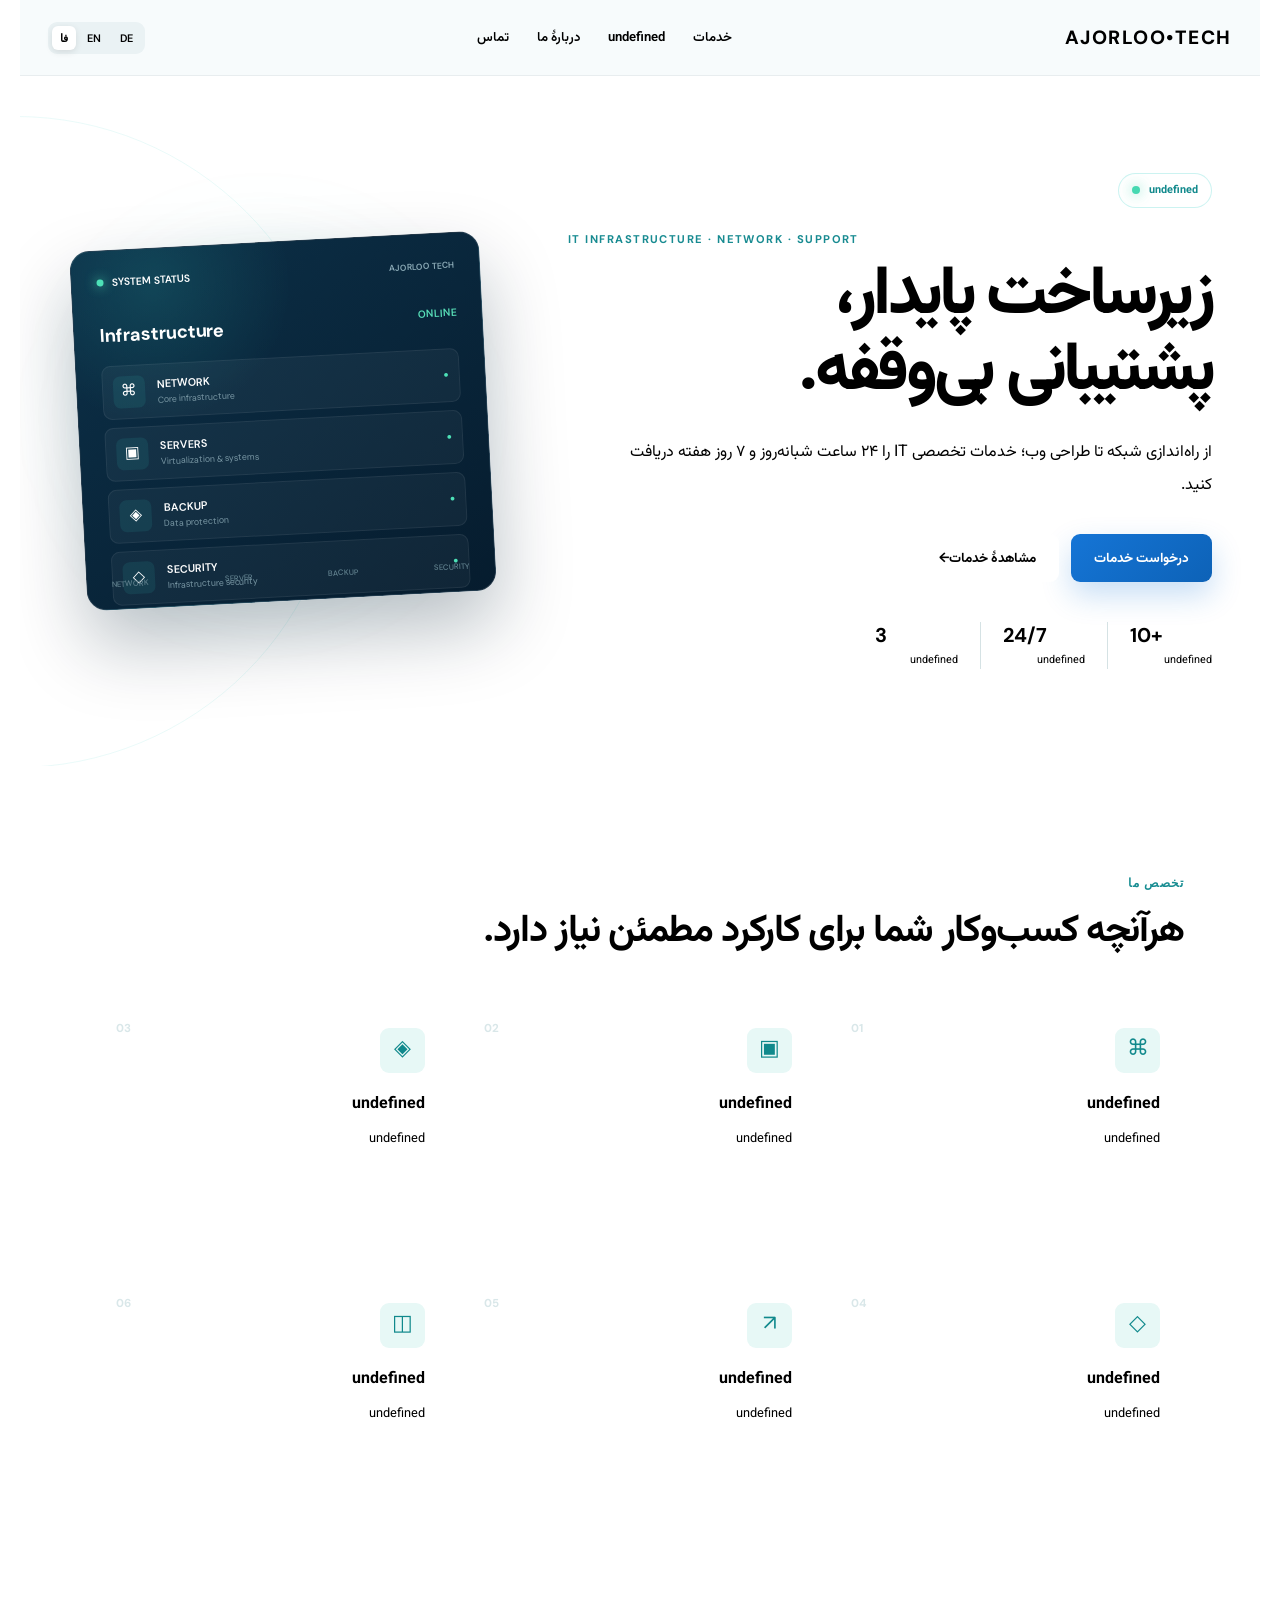
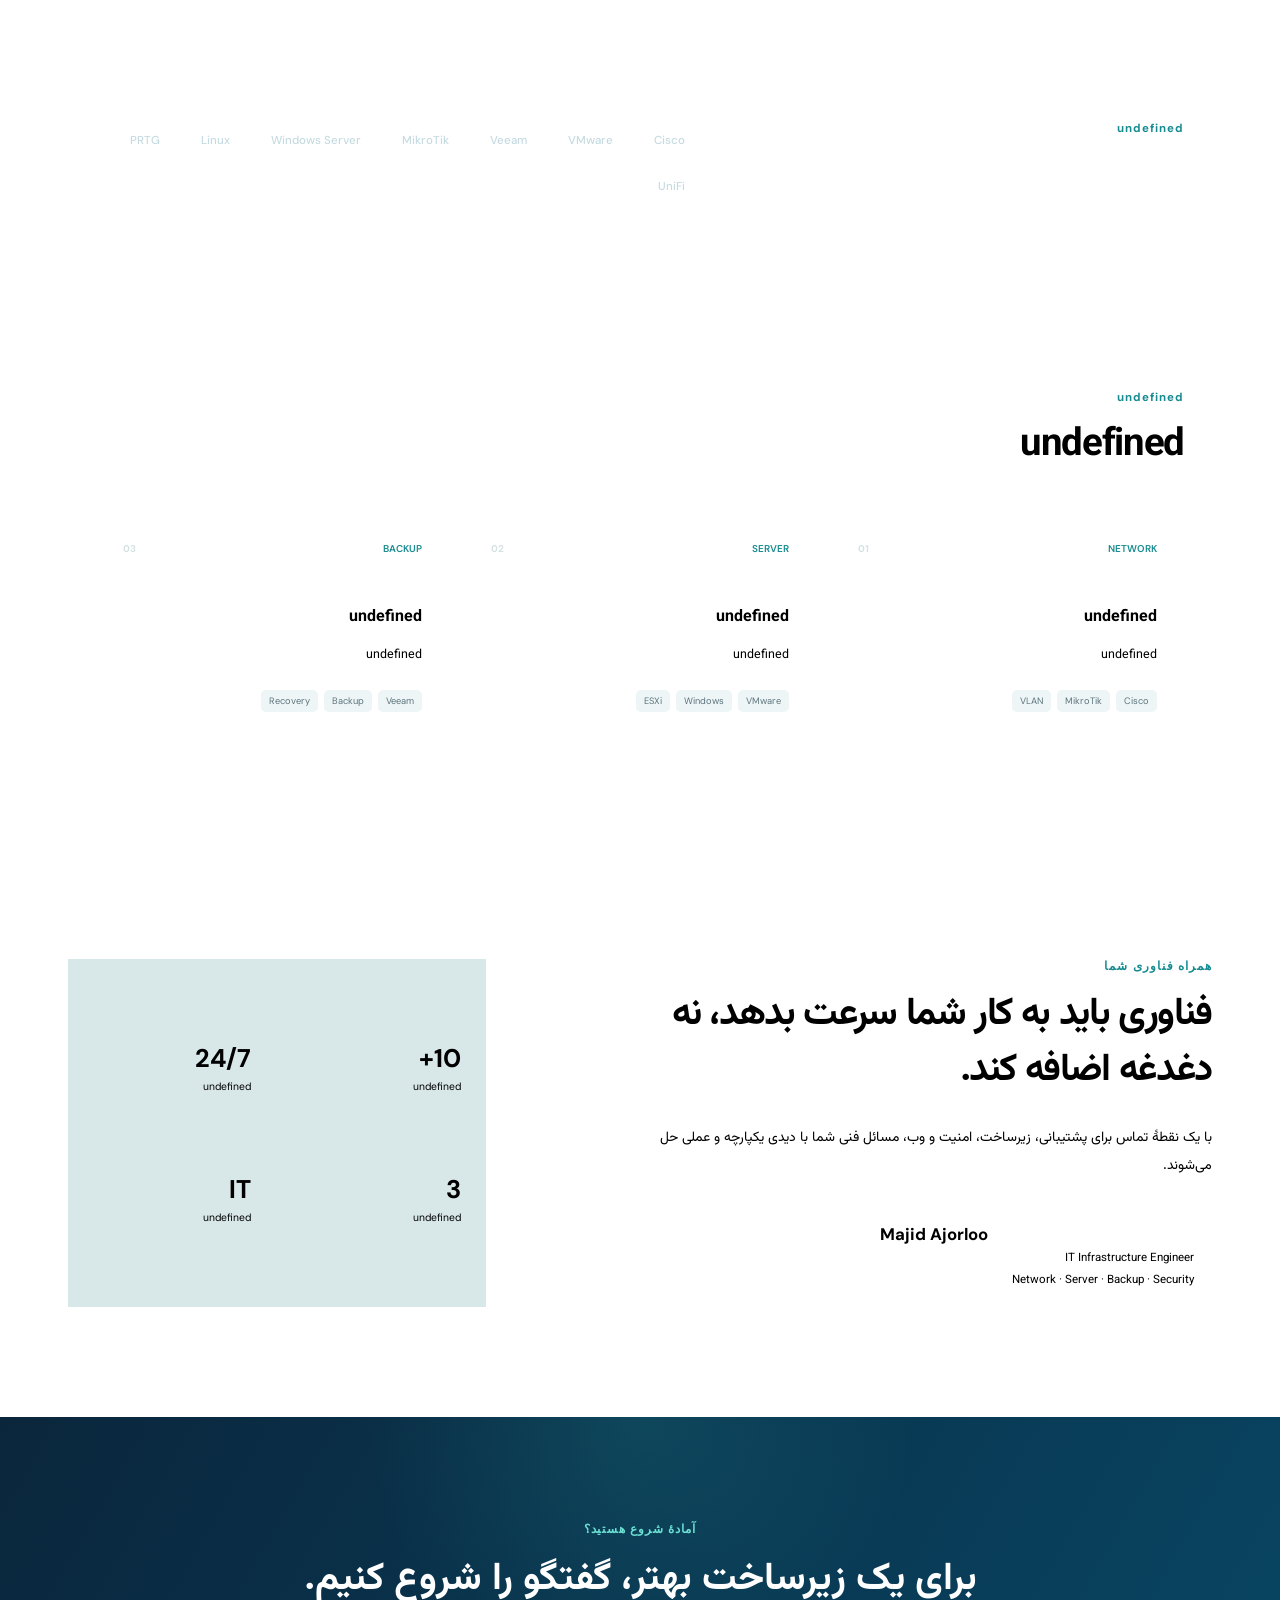
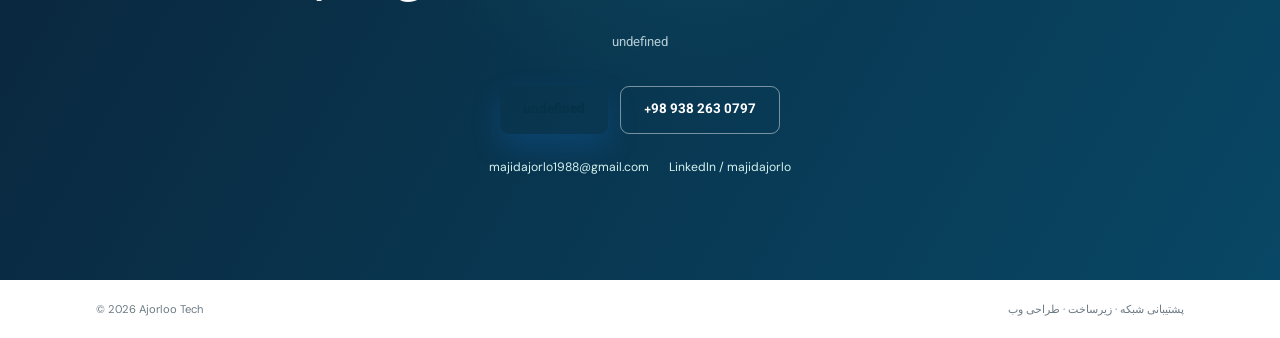
==== commit 676464e7: "Update index.html" ====
--- a/index.html
+++ b/index.html
@@ -1,13 +1,10 @@
-```html
 <!doctype html>
 <html lang="fa" dir="rtl">
 <head>
   <meta charset="UTF-8">
   <meta name="viewport" content="width=device-width, initial-scale=1.0">
-
   <meta name="description" content="Ajorloo Tech — IT Infrastructure, Network Engineering, Server, Backup, Security and Web Solutions.">
   <meta name="theme-color" content="#071b2d">
-
   <title>Ajorloo Tech | IT Infrastructure & Network Engineering</title>
 
   <link rel="preconnect" href="https://fonts.googleapis.com">
@@ -21,10 +18,7 @@
 <body>
 
 <header class="topbar">
-
-  <a class="brand" href="#home">
-    AJORLOO<span>•</span>TECH
-  </a>
+  <a class="brand" href="#home">AJORLOO<span>•</span>TECH</a>
 
   <nav>
     <a href="#services" data-i18n="navServices">خدمات</a>
@@ -38,13 +32,9 @@
     <button data-lang="en">EN</button>
     <button data-lang="de">DE</button>
   </div>
-
 </header>
 
-
 <main>
-
-<!-- HERO -->
 
 <section class="hero" id="home">
 
@@ -60,18 +50,15 @@
     </p>
 
     <h1 data-i18n="headline">
-      زیرساختی که
-      <br>
+      زیرساختی که<br>
       <strong>همیشه کار می‌کند.</strong>
     </h1>
 
     <p class="lead" data-i18n="intro">
-      طراحی و پیاده‌سازی شبکه، سرور، مجازی‌سازی، Backup،
-      امنیت و پشتیبانی تخصصی IT برای کسب‌وکارها.
+      طراحی و پیاده‌سازی شبکه، سرور، مجازی‌سازی، Backup، امنیت و پشتیبانی تخصصی IT برای کسب‌وکارها.
     </p>
 
     <div class="hero-actions">
-
       <a href="#contact" class="button primary" data-i18n="cta">
         شروع همکاری
       </a>
@@ -79,7 +66,6 @@
       <a href="#services" class="button secondary" data-i18n="discover">
         مشاهده خدمات →
       </a>
-
     </div>
 
     <div class="hero-stats">
@@ -102,7 +88,6 @@
     </div>
 
   </div>
-
 
   <div class="hero-dashboard">
 
@@ -115,6 +100,7 @@
           <span class="online-dot"></span>
           SYSTEM STATUS
         </div>
+
         <small>AJORLOO TECH</small>
       </div>
 
@@ -125,37 +111,45 @@
 
       <div class="system-row">
         <div class="system-icon">⌘</div>
+
         <div>
           <strong>NETWORK</strong>
           <small>Core infrastructure</small>
         </div>
+
         <i>●</i>
       </div>
 
       <div class="system-row">
         <div class="system-icon">▣</div>
+
         <div>
           <strong>SERVERS</strong>
           <small>Virtualization & systems</small>
         </div>
+
         <i>●</i>
       </div>
 
       <div class="system-row">
         <div class="system-icon">◈</div>
+
         <div>
           <strong>BACKUP</strong>
           <small>Data protection</small>
         </div>
+
         <i>●</i>
       </div>
 
       <div class="system-row">
         <div class="system-icon">◇</div>
+
         <div>
           <strong>SECURITY</strong>
           <small>Infrastructure security</small>
         </div>
+
         <i>●</i>
       </div>
 
@@ -173,91 +167,122 @@
 </section>
 
 
-<!-- SERVICES -->
-
 <section class="section services" id="services">
 
   <div class="section-heading">
-    <p data-i18n="servicesKicker">WHAT I DO</p>
-    <h2 data-i18n="servicesTitle">
-      راهکارهای IT برای یک زیرساخت مطمئن و حرفه‌ای.
-    </h2>
+
+    <div>
+      <p data-i18n="servicesKicker">WHAT I DO</p>
+
+      <h2 data-i18n="servicesTitle">
+        راهکارهای IT برای یک زیرساخت مطمئن و حرفه‌ای.
+      </h2>
+    </div>
+
   </div>
 
 
   <div class="service-grid">
 
     <article class="service-card">
+
       <div class="service-number">01</div>
       <div class="icon">⌘</div>
-      <h3 data-i18n="service1Title">Network & Infrastructure</h3>
+
+      <h3 data-i18n="service1Title">
+        شبکه و زیرساخت
+      </h3>
+
       <p data-i18n="service1Text">
-        طراحی، پیاده‌سازی و بهینه‌سازی شبکه‌های سازمانی،
-        VLAN، Routing، Switching، Wi-Fi و ارتباطات.
-      </p>
+        طراحی، پیاده‌سازی و بهینه‌سازی شبکه‌های سازمانی، VLAN، Routing، Switching، Wi-Fi و ارتباطات.
+      </p>
+
     </article>
 
 
     <article class="service-card">
+
       <div class="service-number">02</div>
       <div class="icon">▣</div>
-      <h3 data-i18n="service2Title">Server & Virtualization</h3>
+
+      <h3 data-i18n="service2Title">
+        سرور و مجازی‌سازی
+      </h3>
+
       <p data-i18n="service2Text">
-        راه‌اندازی و نگهداری Windows Server، VMware،
-        سرویس‌های سازمانی و زیرساخت سرور.
-      </p>
+        راه‌اندازی و نگهداری Windows Server، VMware، سرویس‌های سازمانی و زیرساخت سرور.
+      </p>
+
     </article>
 
 
     <article class="service-card">
+
       <div class="service-number">03</div>
       <div class="icon">◈</div>
-      <h3 data-i18n="service3Title">Backup & Veeam</h3>
+
+      <h3 data-i18n="service3Title">
+        Backup و Veeam
+      </h3>
+
       <p data-i18n="service3Text">
-        طراحی Backup، حفاظت از اطلاعات، Veeam،
-        Recovery و برنامه‌ریزی Disaster Recovery.
-      </p>
+        طراحی Backup، حفاظت از اطلاعات، Veeam، Recovery و برنامه‌ریزی Disaster Recovery.
+      </p>
+
     </article>
 
 
     <article class="service-card">
+
       <div class="service-number">04</div>
       <div class="icon">◇</div>
-      <h3 data-i18n="service4Title">Cyber Security</h3>
+
+      <h3 data-i18n="service4Title">
+        امنیت سایبری
+      </h3>
+
       <p data-i18n="service4Text">
-        افزایش امنیت شبکه و سرورها، کنترل دسترسی،
-        Firewall و بررسی نقاط ضعف زیرساخت.
-      </p>
+        افزایش امنیت شبکه و سرورها، کنترل دسترسی، Firewall و بررسی نقاط ضعف زیرساخت.
+      </p>
+
     </article>
 
 
     <article class="service-card">
+
       <div class="service-number">05</div>
       <div class="icon">↗</div>
-      <h3 data-i18n="service5Title">IT Support</h3>
+
+      <h3 data-i18n="service5Title">
+        پشتیبانی IT
+      </h3>
+
       <p data-i18n="service5Text">
-        پشتیبانی فنی، عیب‌یابی، نگهداری سیستم‌ها
-        و رفع مشکلات کاربران و زیرساخت.
-      </p>
+        پشتیبانی فنی، عیب‌یابی، نگهداری سیستم‌ها و رفع مشکلات کاربران و زیرساخت.
+      </p>
+
     </article>
 
 
     <article class="service-card">
+
       <div class="service-number">06</div>
       <div class="icon">◫</div>
-      <h3 data-i18n="service6Title">Web Design</h3>
+
+      <h3 data-i18n="service6Title">
+        طراحی سایت
+      </h3>
+
       <p data-i18n="service6Text">
-        طراحی وب‌سایت‌های مدرن، سریع، واکنش‌گرا
-        و متناسب با هویت کسب‌وکار.
-      </p>
+        طراحی وب‌سایت‌های مدرن، سریع، واکنش‌گرا و متناسب با هویت کسب‌وکار.
+      </p>
+
     </article>
 
   </div>
 
 </section>
 
-
-<!-- TECHNOLOGIES -->
 
 <section class="technology-section">
 
@@ -289,22 +314,27 @@
 </section>
 
 
-<!-- PROJECTS -->
-
 <section class="section projects" id="projects">
 
   <div class="section-heading">
-    <p data-i18n="projectsKicker">SELECTED WORK</p>
-
-    <h2 data-i18n="projectsTitle">
-      پروژه‌ها و تجربه‌های فنی.
-    </h2>
+
+    <div>
+      <p data-i18n="projectsKicker">
+        SELECTED WORK
+      </p>
+
+      <h2 data-i18n="projectsTitle">
+        پروژه‌ها و تجربه‌های فنی.
+      </h2>
+    </div>
+
   </div>
 
 
   <div class="project-grid">
 
     <article class="project-card">
+
       <div class="project-top">
         <span>NETWORK</span>
         <b>01</b>
@@ -315,8 +345,7 @@
       </h3>
 
       <p data-i18n="project1Text">
-        طراحی ساختار شبکه، VLAN، Switching، Routing،
-        تجهیزات شبکه و مانیتورینگ زیرساخت.
+        طراحی ساختار شبکه، VLAN، Switching، Routing، تجهیزات شبکه و مانیتورینگ زیرساخت.
       </p>
 
       <div class="project-tags">
@@ -324,10 +353,12 @@
         <span>MikroTik</span>
         <span>VLAN</span>
       </div>
+
     </article>
 
 
     <article class="project-card">
+
       <div class="project-top">
         <span>SERVER</span>
         <b>02</b>
@@ -338,8 +369,7 @@
       </h3>
 
       <p data-i18n="project2Text">
-        پیاده‌سازی سرورها، VMware ESXi،
-        سرویس‌های Windows Server و زیرساخت مجازی.
+        پیاده‌سازی سرورها، VMware ESXi، سرویس‌های Windows Server و زیرساخت مجازی.
       </p>
 
       <div class="project-tags">
@@ -347,10 +377,12 @@
         <span>Windows</span>
         <span>ESXi</span>
       </div>
+
     </article>
 
 
     <article class="project-card">
+
       <div class="project-top">
         <span>BACKUP</span>
         <b>03</b>
@@ -361,8 +393,7 @@
       </h3>
 
       <p data-i18n="project3Text">
-        طراحی سیستم Backup، Veeam،
-        حفاظت از داده‌ها و سناریوهای Recovery.
+        طراحی سیستم Backup، Veeam، حفاظت از داده‌ها و سناریوهای Recovery.
       </p>
 
       <div class="project-tags">
@@ -370,14 +401,13 @@
         <span>Backup</span>
         <span>Recovery</span>
       </div>
+
     </article>
 
   </div>
 
 </section>
 
-
-<!-- ABOUT -->
 
 <section class="about" id="about">
 
@@ -388,23 +418,17 @@
     </p>
 
     <h2 data-i18n="aboutTitle">
-      من Majid Ajorloo هستم؛
-      مهندس زیرساخت و شبکه.
+      من Majid Ajorloo هستم؛ مهندس زیرساخت و شبکه.
     </h2>
 
     <p class="about-description" data-i18n="aboutText">
-      بیش از ۱۰ سال در حوزه IT، شبکه، سرور و زیرساخت فعالیت کرده‌ام.
-      تمرکز من روی ساخت سیستم‌هایی است که پایدار، امن و قابل اعتماد باشند.
+      متخصص زیرساخت IT با بیش از ۱۰ سال تجربه در شبکه، سرور، مجازی‌سازی، Backup، امنیت و پشتیبانی سازمانی.
     </p>
 
     <div class="profile">
-
       <strong>Majid Ajorloo</strong>
-
       <span>IT Infrastructure Engineer</span>
-
       <span>Network · Server · Backup · Security</span>
-
     </div>
 
   </div>
@@ -436,8 +460,6 @@
 
 </section>
 
-
-<!-- CONTACT -->
 
 <section class="contact" id="contact">
 
@@ -458,19 +480,18 @@
     <a
       class="button primary light"
       href="mailto:majidajorlo1988@gmail.com"
-      data-i18n="emailButton"
-    >
+      data-i18n="emailButton">
       ارسال ایمیل
     </a>
 
     <a
       class="button outline"
-      href="tel:+989382630797"
-    >
+      href="tel:+989382630797">
       +98 938 263 0797
     </a>
 
   </div>
+
 
   <div class="contact-links">
 
@@ -481,8 +502,7 @@
     <a
       href="https://www.linkedin.com/in/majidajorlo"
       target="_blank"
-      rel="noopener"
-    >
+      rel="noopener">
       LinkedIn / majidajorlo
     </a>
 
@@ -509,5 +529,4 @@
 <script src="app.js"></script>
 
 </body>
-</html>
-```
+</html>
--- a/styles.css
+++ b/styles.css
@@ -1,15 +1,16 @@
+```css
 :root {
-  --ink: #091c2c;
-  --navy: #071f33;
-  --navy-2: #0a2b43;
-  --blue: #1575d6;
-  --blue-dark: #0b5db3;
-  --aqua: #36d0c7;
-  --aqua-light: #e7f8f6;
+  --navy: #071b2d;
+  --navy2: #0a2b43;
+  --blue: #1675d1;
+  --aqua: #35d0c5;
+  --aqua2: #8ce9df;
+  --white: #ffffff;
+  --bg: #f7fbfc;
   --mist: #edf6f7;
-  --white: #ffffff;
-  --muted: #61717d;
-  --border: #e3eeee;
+  --text: #102637;
+  --muted: #647580;
+  --border: #dfeaec;
 }
 
 * {
@@ -22,30 +23,26 @@
 
 body {
   margin: 0;
-  color: var(--ink);
+  background: var(--bg);
+  color: var(--text);
   font-family: "Vazirmatn", "DM Sans", sans-serif;
-  background: #f9fcfc;
-}
-
-body,
-button,
+  -webkit-font-smoothing: antialiased;
+}
+
 a {
-  -webkit-font-smoothing: antialiased;
-}
-
-
-/* =========================================================
-   HEADER
-========================================================= */
+  color: inherit;
+}
+
+
+/* HEADER */
 
 .topbar {
   position: sticky;
   top: 0;
   z-index: 100;
 
+  height: 76px;
   max-width: 1240px;
-  height: 78px;
-
   margin: auto;
   padding: 0 28px;
 
@@ -54,44 +51,47 @@
   justify-content: space-between;
   gap: 30px;
 
-  background: rgba(249, 252, 252, 0.88);
-
+  background: rgba(247, 251, 252, .9);
   backdrop-filter: blur(18px);
   -webkit-backdrop-filter: blur(18px);
 
-  border-bottom: 1px solid rgba(8, 34, 56, 0.06);
+  border-bottom: 1px solid rgba(7, 27, 45, .06);
 }
 
 .brand {
-  font: 800 1.25rem "DM Sans", sans-serif;
-  letter-spacing: 0.07em;
   color: var(--navy);
   text-decoration: none;
+
+  font: 800 1.2rem "DM Sans", sans-serif;
+  letter-spacing: .08em;
   direction: ltr;
   white-space: nowrap;
 }
 
 .brand span {
   color: var(--aqua);
-  margin: 0 2px;
 }
 
 nav {
   display: flex;
   align-items: center;
-  gap: 30px;
+  gap: 28px;
 }
 
 nav a {
   position: relative;
 
   color: var(--muted);
-  font-size: 0.88rem;
+  text-decoration: none;
+
+  font-size: .82rem;
   font-weight: 600;
 
-  text-decoration: none;
-
-  transition: 0.2s ease;
+  transition: .2s;
+}
+
+nav a:hover {
+  color: var(--navy);
 }
 
 nav a::after {
@@ -106,30 +106,22 @@
 
   background: var(--aqua);
 
-  transition: 0.2s ease;
-}
-
-nav a:hover {
-  color: var(--navy);
+  transition: .2s;
 }
 
 nav a:hover::after {
   width: 100%;
 }
 
-.header-right {
-  display: flex;
-  align-items: center;
-}
-
 .language-switcher {
   display: flex;
   gap: 3px;
 
-  background: #edf4f5;
   padding: 4px;
 
+  background: #eaf2f4;
   border-radius: 9px;
+
   direction: ltr;
 }
 
@@ -137,67 +129,43 @@
   border: 0;
   background: transparent;
 
-  padding: 5px 9px;
+  padding: 5px 8px;
 
   border-radius: 6px;
 
   color: var(--muted);
 
-  font: 600 0.7rem "DM Sans", sans-serif;
+  font: 600 .68rem "DM Sans", sans-serif;
 
   cursor: pointer;
-
-  transition: 0.2s ease;
-}
-
-.language-switcher button:hover {
-  color: var(--navy);
 }
 
 .language-switcher button.active {
   background: white;
   color: var(--blue);
 
-  box-shadow: 0 2px 8px rgba(12, 44, 59, 0.12);
-}
-
-
-/* =========================================================
-   HERO
-========================================================= */
+  box-shadow: 0 2px 7px rgba(0,0,0,.1);
+}
+
+
+/* HERO */
 
 .hero {
   position: relative;
 
-  min-height: 650px;
-
-  padding:
-    80px
-    max(28px, calc((100vw - 1144px) / 2));
+  min-height: 690px;
+
+  max-width: 1240px;
+  margin: auto;
+
+  padding: 80px 48px;
 
   display: flex;
   align-items: center;
 
-  gap: 75px;
+  gap: 70px;
 
   overflow: hidden;
-
-  background:
-    radial-gradient(
-      circle at 74% 45%,
-      rgba(54, 208, 199, 0.18) 0,
-      transparent 29%
-    ),
-    radial-gradient(
-      circle at 8% 85%,
-      rgba(21, 117, 214, 0.08) 0,
-      transparent 25%
-    ),
-    linear-gradient(
-      115deg,
-      #f7fcfc 10%,
-      #e9f4f6 100%
-    );
 }
 
 .hero::before {
@@ -205,64 +173,65 @@
 
   position: absolute;
 
-  width: 500px;
-  height: 500px;
-
-  left: -250px;
+  width: 650px;
+  height: 650px;
+
+  left: -330px;
   top: 40px;
 
-  border: 1px solid rgba(54, 208, 199, 0.1);
+  border: 1px solid rgba(53,208,197,.1);
 
   border-radius: 50%;
 }
 
 .hero-copy {
   position: relative;
-  z-index: 3;
+  z-index: 2;
+
+  flex: 1;
 
   max-width: 650px;
-  flex: 1;
-}
-
-.hero-status {
+}
+
+.status {
   display: inline-flex;
   align-items: center;
   gap: 9px;
 
-  padding: 7px 12px;
+  padding: 8px 13px;
+
+  background: rgba(255,255,255,.75);
+
+  border: 1px solid rgba(53,208,197,.25);
 
   border-radius: 30px;
 
-  background: rgba(255, 255, 255, 0.72);
-  border: 1px solid rgba(54, 208, 199, 0.22);
-
-  color: #178b8c;
-
-  font-size: 0.76rem;
-  font-weight: 700;
-}
-
-.status-dot {
+  color: #138a8d;
+
+  font-size: .68rem;
+
+  direction: ltr;
+}
+
+.status span {
   width: 8px;
   height: 8px;
 
   border-radius: 50%;
 
-  background: #43d8b1;
-
-  box-shadow:
-    0 0 0 4px rgba(67, 216, 177, 0.13),
-    0 0 14px rgba(67, 216, 177, 0.65);
-}
-
-.hero-kicker {
-  margin: 23px 0 14px;
-
-  color: #168b91;
-
-  font: 700 0.75rem "DM Sans", sans-serif;
-
-  letter-spacing: 0.12em;
+  background: #45d8b1;
+
+  box-shadow: 0 0 13px rgba(69,216,177,.8);
+}
+
+.kicker {
+  margin: 24px 0 12px;
+
+  color: #188b91;
+
+  font: 700 .7rem "DM Sans", sans-serif;
+
+  letter-spacing: .13em;
 
   direction: ltr;
 }
@@ -272,743 +241,583 @@
 
   color: var(--navy);
 
-  font-size: clamp(2.8rem, 5vw, 5rem);
-
-  line-height: 1.16;
-
-  letter-spacing: -0.055em;
+  font-size: clamp(2.8rem, 5.3vw, 5rem);
+
+  line-height: 1.13;
+
+  letter-spacing: -.055em;
 
   font-weight: 800;
 }
 
+h1 strong {
+  color: var(--blue);
+}
+
 .lead {
-  max-width: 590px;
-
-  margin: 24px 0 32px;
+  max-width: 600px;
+
+  margin: 26px 0 32px;
 
   color: var(--muted);
 
-  font-size: 1.03rem;
+  font-size: 1rem;
 
   line-height: 2.05;
 }
 
 .hero-actions {
   display: flex;
-  align-items: center;
-  gap: 18px;
+  gap: 12px;
 }
 
 .button {
+  min-height: 48px;
+
+  padding: 12px 23px;
+
   display: inline-flex;
   align-items: center;
   justify-content: center;
 
-  min-height: 48px;
-
-  padding: 12px 23px;
-
   border-radius: 9px;
 
   text-decoration: none;
 
-  font-size: 0.88rem;
+  font-size: .84rem;
   font-weight: 700;
 
-  transition:
-    transform 0.2s ease,
-    box-shadow 0.2s ease,
-    background 0.2s ease;
-}
-
-.button.primary {
+  transition: .2s;
+}
+
+.primary {
   color: white;
 
-  background: linear-gradient(
-    135deg,
-    #1575d6,
-    #0e66bd
-  );
-
-  box-shadow:
-    0 12px 28px rgba(21, 117, 214, 0.24);
-}
-
-.button.primary:hover {
+  background: linear-gradient(135deg,#1575d6,#0d62b7);
+
+  box-shadow: 0 13px 30px rgba(21,117,214,.24);
+}
+
+.primary:hover {
   transform: translateY(-3px);
-
-  box-shadow:
-    0 16px 32px rgba(21, 117, 214, 0.3);
-}
-
-.button.quiet {
+}
+
+.secondary {
   color: var(--navy);
-  background: transparent;
-}
-
-.button.quiet:hover {
-  color: var(--blue);
-}
-
-.button.quiet b {
-  margin-right: 8px;
-  font-size: 1.15rem;
-}
-
-.hero-trust {
-  display: flex;
-
-  gap: 0;
-
-  margin-top: 38px;
-}
-
-.hero-trust div {
+
+  border: 1px solid var(--border);
+
+  background: white;
+}
+
+.secondary:hover {
+  border-color: var(--aqua);
+}
+
+.hero-stats {
+  display: flex;
+
+  margin-top: 40px;
+}
+
+.hero-stats div {
   min-width: 105px;
 
   padding-left: 22px;
   margin-left: 22px;
 
-  border-left: 1px solid #d4e2e4;
-}
-
-.hero-trust div:last-child {
+  border-left: 1px solid #d5e2e4;
+}
+
+.hero-stats div:last-child {
   border: 0;
   margin-left: 0;
-  padding-left: 0;
-}
-
-.hero-trust strong {
+}
+
+.hero-stats strong {
   display: block;
 
   color: var(--navy);
 
-  font: 700 1.2rem "DM Sans", sans-serif;
+  font: 700 1.25rem "DM Sans", sans-serif;
 
   direction: ltr;
 }
 
-.hero-trust span {
+.hero-stats span {
   display: block;
 
   margin-top: 4px;
 
   color: var(--muted);
 
-  font-size: 0.7rem;
-}
-
-
-/* =========================================================
-   HERO ART
-========================================================= */
-
-.hero-art {
+  font-size: .68rem;
+}
+
+
+/* DASHBOARD */
+
+.hero-dashboard {
   position: relative;
 
   width: 430px;
-  height: 390px;
+  height: 430px;
 
   flex: none;
 }
 
-.orb {
+.dashboard-glow {
   position: absolute;
 
+  width: 300px;
+  height: 300px;
+
+  left: 45px;
+  top: 60px;
+
+  background: rgba(53,208,197,.13);
+
+  filter: blur(50px);
+
   border-radius: 50%;
-
-  filter: blur(1px);
-}
-
-.orb-one {
-  width: 210px;
-  height: 210px;
-
-  top: 0;
-  left: 0;
-
-  background: rgba(57, 211, 199, 0.14);
-}
-
-.orb-two {
-  width: 150px;
-  height: 150px;
-
-  right: -15px;
-  bottom: 0;
-
-  background: rgba(21, 117, 214, 0.1);
-}
-
-.network-card {
+}
+
+.dashboard {
   position: absolute;
 
-  inset: 35px 10px 15px 35px;
-
-  padding: 24px;
+  inset: 35px 10px;
+
+  padding: 25px;
 
   color: white;
 
   background:
-    radial-gradient(
-      circle at 30% 25%,
-      rgba(54, 208, 199, 0.13),
-      transparent 30%
-    ),
-    linear-gradient(
-      145deg,
-      #0b3049,
-      #071f33
-    );
-
-  border: 1px solid rgba(255, 255, 255, 0.13);
+    radial-gradient(circle at 20% 10%, rgba(53,208,197,.15), transparent 30%),
+    linear-gradient(145deg,#0c3048,#061c2e);
+
+  border: 1px solid rgba(255,255,255,.13);
 
   border-radius: 20px;
 
-  box-shadow:
-    0 30px 70px rgba(6, 34, 53, 0.25);
-
-  overflow: hidden;
+  box-shadow: 0 35px 75px rgba(5,28,45,.28);
 
   transform: rotate(-3deg);
 }
 
-.card-top {
-  position: relative;
-  z-index: 5;
-
-  display: flex;
+.dashboard-header {
+  display: flex;
+  justify-content: space-between;
   align-items: center;
+
+  font: 600 .65rem "DM Sans", sans-serif;
+
+  direction: ltr;
+}
+
+.dashboard-header div {
+  display: flex;
+  align-items: center;
+  gap: 8px;
+}
+
+.dashboard-header small {
+  color: #8baab6;
+}
+
+.online-dot {
+  width: 7px;
+  height: 7px;
+
+  border-radius: 50%;
+
+  background: #4de1b7;
+
+  box-shadow: 0 0 12px #4de1b7;
+}
+
+.dashboard-title {
+  display: flex;
   justify-content: space-between;
-}
-
-.card-title {
+
+  margin: 35px 0 18px;
+
+  direction: ltr;
+}
+
+.dashboard-title span {
+  font: 700 1.15rem "DM Sans", sans-serif;
+}
+
+.dashboard-title b {
+  color: #58dfb8;
+
+  font: 600 .65rem "DM Sans", sans-serif;
+}
+
+.system-row {
   display: flex;
   align-items: center;
-  gap: 9px;
-
-  font: 600 0.73rem "DM Sans", sans-serif;
+  gap: 12px;
+
+  margin: 8px 0;
+  padding: 10px;
+
+  background: rgba(255,255,255,.045);
+
+  border: 1px solid rgba(255,255,255,.065);
+
+  border-radius: 9px;
 
   direction: ltr;
 }
 
-.card-top small {
-  padding: 4px 8px;
-
-  border: 1px solid rgba(255, 255, 255, 0.18);
-
-  border-radius: 5px;
-
-  color: #a8d8db;
-
-  font: 600 0.65rem "DM Sans", sans-serif;
-}
-
-.pulse {
-  width: 8px;
-  height: 8px;
-
-  border-radius: 50%;
-
-  background: #58e3ba;
-
-  box-shadow:
-    0 0 12px rgba(88, 227, 186, 0.9);
-}
-
-
-/* =========================================================
-   SERVER STATUS
-========================================================= */
-
-.server-status {
-  position: absolute;
-
-  left: 24px;
-  right: 24px;
-  bottom: 24px;
-
-  z-index: 5;
-
-  display: grid;
-
-  gap: 8px;
-}
-
-.server-line {
-  display: flex;
-  align-items: center;
-  gap: 5px;
-
-  height: 25px;
-
-  padding: 4px 8px;
-
-  background: rgba(255, 255, 255, 0.055);
-
-  border: 1px solid rgba(255, 255, 255, 0.07);
-
-  border-radius: 6px;
-
-  direction: ltr;
-}
-
-.server-line span {
-  width: 5px;
-  height: 5px;
-
-  border-radius: 50%;
-
-  background: #42d6c9;
-}
-
-.server-line label {
-  margin-left: auto;
-
-  color: #91b2bd;
-
-  font: 500 0.58rem "DM Sans", sans-serif;
-}
-
-
-/* =========================================================
-   NETWORK GRAPH
-========================================================= */
-
-.network-lines i {
-  position: absolute;
-
-  height: 1px;
-
-  background:
-    linear-gradient(
-      90deg,
-      transparent,
-      #36d0c7,
-      transparent
-    );
-
-  transform-origin: right;
-
-  opacity: 0.8;
-}
-
-.network-lines i:nth-child(1) {
-  width: 270px;
-
-  right: 70px;
-  top: 150px;
-
-  transform: rotate(17deg);
-}
-
-.network-lines i:nth-child(2) {
-  width: 245px;
-
-  right: 74px;
-  top: 195px;
-
-  transform: rotate(-20deg);
-}
-
-.network-lines i:nth-child(3) {
-  width: 175px;
-
-  right: 110px;
-  top: 165px;
-}
-
-.network-lines i:nth-child(4) {
-  width: 180px;
-
-  right: 65px;
-  top: 235px;
-
-  transform: rotate(-43deg);
-}
-
-.network-lines i:nth-child(5) {
-  width: 180px;
-
-  right: 76px;
-  top: 102px;
-
-  transform: rotate(38deg);
-}
-
-.node {
-  position: absolute;
-
-  width: 16px;
-  height: 16px;
-
-  z-index: 4;
-
-  border: 3px solid #49ded3;
-
-  background: #0b314b;
-
-  border-radius: 50%;
-
-  box-shadow:
-    0 0 14px rgba(54, 208, 199, 0.8);
-}
-
-.n1 {
-  top: 150px;
-  right: 94px;
-}
-
-.n2 {
-  top: 207px;
-  right: 275px;
-}
-
-.n3 {
-  top: 82px;
-  right: 220px;
-}
-
-.central-node {
-  position: absolute;
-
-  z-index: 6;
-
-  top: 151px;
-  right: 178px;
-
-  width: 54px;
-  height: 54px;
+.system-icon {
+  width: 32px;
+  height: 32px;
 
   display: grid;
   place-items: center;
 
-  border-radius: 50%;
-
-  background:
-    radial-gradient(
-      circle,
-      #103e5a,
-      #092940
-    );
-
-  border: 2px solid #43d8cf;
-
-  box-shadow:
-    0 0 0 8px rgba(54, 208, 199, 0.06),
-    0 0 35px rgba(54, 208, 199, 0.25);
-
-  font: 700 0.85rem "DM Sans", sans-serif;
+  color: var(--aqua);
+
+  background: rgba(53,208,197,.1);
+
+  border-radius: 7px;
+}
+
+.system-row strong {
+  display: block;
+
+  font: 600 .68rem "DM Sans", sans-serif;
+}
+
+.system-row small {
+  display: block;
+
+  margin-top: 3px;
+
+  color: #7997a4;
+
+  font: .55rem "DM Sans", sans-serif;
+}
+
+.system-row i {
+  margin-left: auto;
+
+  color: #4de1b7;
+
+  font-size: .55rem;
+}
+
+.dashboard-footer {
+  position: absolute;
+
+  left: 25px;
+  right: 25px;
+  bottom: 20px;
+
+  display: flex;
+  justify-content: space-between;
+
+  color: #638390;
+
+  font: 500 .48rem "DM Sans", sans-serif;
 
   direction: ltr;
 }
 
 
-/* =========================================================
-   FLOATING CARDS
-========================================================= */
-
-.floating-card {
+/* SECTIONS */
+
+.section {
+  max-width: 1144px;
+
+  margin: auto;
+
+  padding: 110px 28px;
+}
+
+.section-heading {
+  margin-bottom: 40px;
+
+  max-width: 760px;
+}
+
+.section-heading p,
+.section-label {
+  margin: 0 0 14px;
+
+  color: #168c91;
+
+  font: 700 .72rem "DM Sans", sans-serif;
+
+  letter-spacing: .09em;
+}
+
+.section-heading h2,
+.about h2,
+.technology-section h2 {
+  margin: 0;
+
+  color: var(--navy);
+
+  font-size: clamp(1.8rem,3vw,2.65rem);
+
+  line-height: 1.45;
+
+  letter-spacing: -.035em;
+}
+
+
+/* SERVICES */
+
+.service-grid {
+  display: grid;
+
+  grid-template-columns: repeat(3,1fr);
+
+  gap: 15px;
+}
+
+.service-card {
+  position: relative;
+
+  min-height: 260px;
+
+  padding: 27px 24px;
+
+  background: white;
+
+  border: 1px solid var(--border);
+
+  border-radius: 12px;
+
+  overflow: hidden;
+
+  transition: .25s;
+}
+
+.service-card:hover {
+  transform: translateY(-7px);
+
+  border-color: #9adbd6;
+
+  box-shadow: 0 18px 40px rgba(8,34,56,.08);
+}
+
+.service-number {
   position: absolute;
 
-  z-index: 10;
-
-  display: flex;
-  align-items: center;
-  gap: 9px;
-
-  padding: 10px 13px;
-
-  background: rgba(255, 255, 255, 0.94);
-
-  border: 1px solid rgba(9, 28, 44, 0.08);
-
-  border-radius: 10px;
-
-  box-shadow:
-    0 15px 35px rgba(8, 34, 56, 0.12);
-
-  direction: ltr;
-}
-
-.floating-one {
-  top: 63px;
-  right: -10px;
-}
-
-.floating-two {
-  bottom: 28px;
-  left: -10px;
-}
-
-.mini-icon {
-  width: 30px;
-  height: 30px;
+  top: 20px;
+  left: 20px;
+
+  color: #d9e7e9;
+
+  font: 700 .72rem "DM Sans",sans-serif;
+}
+
+.icon {
+  width: 45px;
+  height: 45px;
 
   display: grid;
   place-items: center;
 
+  color: #10898c;
+
+  background: #e7f8f6;
+
+  border-radius: 9px;
+
+  font-size: 1.35rem;
+}
+
+.service-card h3 {
+  margin: 19px 0 10px;
+
+  font-size: 1rem;
+}
+
+.service-card p {
+  margin: 0;
+
+  color: var(--muted);
+
+  font-size: .8rem;
+
+  line-height: 2;
+}
+
+
+/* TECHNOLOGIES */
+
+.technology-section {
+  background: var(--navy);
+
+  color: white;
+}
+
+.technology-inner {
+  max-width: 1144px;
+
+  margin: auto;
+
+  padding: 75px 28px;
+
+  display: grid;
+
+  grid-template-columns: .8fr 1.2fr;
+
+  align-items: center;
+
+  gap: 80px;
+}
+
+.technology-section h2 {
+  color: white;
+}
+
+.tech-list {
+  display: flex;
+
+  flex-wrap: wrap;
+
+  gap: 9px;
+}
+
+.tech-list span {
+  padding: 10px 15px;
+
+  color: #c5dbe1;
+
+  background: rgba(255,255,255,.045);
+
+  border: 1px solid rgba(255,255,255,.1);
+
   border-radius: 7px;
 
-  color: #118a8e;
-
-  background: var(--aqua-light);
-
-  font-weight: 700;
-}
-
-.floating-card strong {
-  display: block;
+  font: 500 .72rem "DM Sans",sans-serif;
+}
+
+
+/* PROJECTS */
+
+.project-grid {
+  display: grid;
+
+  grid-template-columns: repeat(3,1fr);
+
+  gap: 15px;
+}
+
+.project-card {
+  padding: 27px;
+
+  background: white;
+
+  border: 1px solid var(--border);
+
+  border-radius: 12px;
+
+  transition: .2s;
+}
+
+.project-card:hover {
+  transform: translateY(-5px);
+
+  box-shadow: 0 16px 35px rgba(8,34,56,.07);
+}
+
+.project-top {
+  display: flex;
+  justify-content: space-between;
+
+  margin-bottom: 50px;
+
+  color: #168c91;
+
+  font: 600 .62rem "DM Sans",sans-serif;
+}
+
+.project-top b {
+  color: #d5e2e5;
+}
+
+.project-card h3 {
+  margin: 0 0 13px;
 
   color: var(--navy);
 
-  font: 600 0.7rem "DM Sans", sans-serif;
-}
-
-.floating-card small {
-  display: block;
-
-  margin-top: 2px;
-
-  color: #7a8991;
-
-  font: 400 0.58rem "DM Sans", sans-serif;
-}
-
-
-/* =========================================================
-   METRICS
-========================================================= */
-
-.metrics {
-  max-width: 1144px;
-
-  margin: -38px auto 0;
-
-  position: relative;
-  z-index: 20;
+  font-size: 1rem;
+}
+
+.project-card p {
+  margin: 0;
+
+  color: var(--muted);
+
+  font-size: .78rem;
+
+  line-height: 2;
+}
+
+.project-tags {
+  display: flex;
+
+  flex-wrap: wrap;
+
+  gap: 6px;
+
+  margin-top: 22px;
+}
+
+.project-tags span {
+  padding: 5px 8px;
+
+  background: #edf5f6;
+
+  border-radius: 5px;
+
+  color: #5c737d;
+
+  font: .58rem "DM Sans",sans-serif;
+}
+
+
+/* ABOUT */
+
+.about {
+  max-width: none;
+
+  padding:
+    110px max(28px,calc((100vw - 1144px)/2));
 
   display: grid;
-  grid-template-columns: repeat(3, 1fr);
-
-  padding: 27px 38px;
-
-  background: white;
-
-  border-radius: 13px;
-
-  box-shadow:
-    0 18px 45px rgba(8, 34, 56, 0.1);
-}
-
-.metrics div {
-  display: flex;
-  align-items: center;
-  gap: 14px;
-
-  padding: 0 25px;
-
-  border-left: 1px solid #e3eaeb;
-}
-
-.metrics div:last-child {
-  border: 0;
-}
-
-.metrics strong {
-  color: var(--blue);
-
-  font: 700 1.55rem "DM Sans", sans-serif;
-
-  direction: ltr;
-}
-
-.metrics span {
+
+  grid-template-columns: 1.2fr .8fr;
+
+  gap: 100px;
+
+  background: var(--mist);
+}
+
+.about-content {
+  max-width: 680px;
+}
+
+.about h2 {
+  max-width: 650px;
+}
+
+.about-description {
+  max-width: 600px;
+
+  margin: 25px 0;
+
   color: var(--muted);
 
-  font-size: 0.8rem;
-}
-
-
-/* =========================================================
-   GENERAL SECTIONS
-========================================================= */
-
-.section {
-  max-width: 1144px;
-
-  margin: 0 auto;
-
-  padding: 115px 28px;
-}
-
-.section-heading {
-  display: flex;
-  justify-content: space-between;
-  align-items: end;
-
-  gap: 30px;
-
-  margin-bottom: 40px;
-}
-
-.section-heading > div {
-  max-width: 760px;
-}
-
-.section-heading > p,
-.section-heading p,
-.about-panel > p,
-.contact > p:first-child {
-  color: #158c91;
-
-  font-size: 0.8rem;
-  font-weight: 700;
-
-  letter-spacing: 0.07em;
-
-  margin: 0 0 15px;
-}
-
-.section-heading h2,
-.about h2,
-.contact h2 {
-  margin: 0;
-
-  color: var(--navy);
-
-  font-size: clamp(1.8rem, 3vw, 2.65rem);
-
-  line-height: 1.45;
-
-  letter-spacing: -0.035em;
-}
-
-
-/* =========================================================
-   SERVICES
-========================================================= */
-
-.service-grid {
-  display: grid;
-
-  grid-template-columns: repeat(4, 1fr);
-
-  gap: 14px;
-}
-
-.service-grid article {
-  min-height: 238px;
-
-  padding: 25px 22px;
-
-  background: white;
-
-  border: 1px solid var(--border);
-
-  border-radius: 10px;
-
-  transition:
-    transform 0.2s ease,
-    box-shadow 0.2s ease,
-    border-color 0.2s ease;
-}
-
-.service-grid article:hover {
-  transform: translateY(-6px);
-
-  border-color: #9eddd8;
-
-  box-shadow:
-    0 16px 32px rgba(10, 52, 66, 0.08);
-}
-
-.icon {
-  width: 43px;
-  height: 43px;
-
-  display: grid;
-  place-items: center;
-
-  background: var(--aqua-light);
-
-  border-radius: 9px;
-
-  color: #118a8e;
-
-  font: 1.5rem "DM Sans";
-}
-
-.service-grid h3 {
-  margin: 19px 0 10px;
-
-  font-size: 1.03rem;
-}
-
-.service-grid p,
-.about-text > p {
-  margin: 0;
-
-  color: var(--muted);
-
-  font-size: 0.85rem;
-
   line-height: 2;
-}
-
-
-/* =========================================================
-   ABOUT
-========================================================= */
-
-.about {
-  display: grid;
-
-  grid-template-columns: 1.15fr 0.85fr;
-
-  gap: 80px;
-
-  max-width: none;
-
-  background: var(--mist);
-
-  padding-right:
-    max(28px, calc((100vw - 1144px) / 2));
-
-  padding-left:
-    max(28px, calc((100vw - 1144px) / 2));
-}
-
-.about-text {
-  padding-top: 30px;
-}
-
-.about-text ul {
-  list-style: none;
-
-  padding: 0;
-
-  margin: 23px 0;
-}
-
-.about-text li {
-  padding: 13px 0;
-
-  border-top: 1px solid #d5e5e6;
-
-  color: var(--navy);
-
-  font-size: 0.87rem;
-}
-
-.about-text li::before {
-  content: "✓";
-
-  color: #149e99;
-
-  font-weight: 800;
-
-  margin-left: 10px;
+  font-size: .87rem;
 }
 
 .profile {
@@ -1016,23 +825,19 @@
 
   gap: 4px;
 
-  max-width: 330px;
-
-  margin-top: 28px;
+  max-width: 350px;
 
   padding: 18px;
 
   border-right: 3px solid var(--aqua);
 
-  background: rgba(255, 255, 255, 0.58);
+  background: rgba(255,255,255,.65);
 
   border-radius: 0 8px 8px 0;
 }
 
 .profile strong {
-  color: var(--navy);
-
-  font: 700 1.1rem "DM Sans", sans-serif;
+  font: 700 1.05rem "DM Sans",sans-serif;
 
   direction: ltr;
 }
@@ -1040,13 +845,49 @@
 .profile span {
   color: var(--muted);
 
-  font-size: 0.78rem;
-}
-
-
-/* =========================================================
-   CONTACT
-========================================================= */
+  font-size: .72rem;
+}
+
+.about-points {
+  display: grid;
+
+  grid-template-columns: 1fr 1fr;
+
+  align-content: center;
+
+  gap: 1px;
+
+  background: #d8e7e8;
+}
+
+.about-points div {
+  min-height: 130px;
+
+  padding: 25px;
+
+  display: flex;
+  flex-direction: column;
+  justify-content: center;
+
+  background: var(--mist);
+}
+
+.about-points strong {
+  color: var(--blue);
+
+  font: 700 1.6rem "DM Sans",sans-serif;
+}
+
+.about-points span {
+  margin-top: 5px;
+
+  color: var(--muted);
+
+  font: .65rem "DM Sans",sans-serif;
+}
+
+
+/* CONTACT */
 
 .contact {
   padding: 105px 28px;
@@ -1056,28 +897,42 @@
   color: white;
 
   background:
-    radial-gradient(
-      circle at 50% 0%,
-      rgba(54, 208, 199, 0.12),
-      transparent 35%
-    ),
-    linear-gradient(
-      120deg,
-      #0c2940,
-      #0a4765
-    );
+    radial-gradient(circle at 50% 0%,rgba(53,208,197,.12),transparent 35%),
+    linear-gradient(120deg,#0a263c,#084765);
+}
+
+.contact > p:first-child {
+  margin: 0 0 15px;
+
+  color: #6de0d4;
+
+  font: 700 .72rem "DM Sans",sans-serif;
+
+  letter-spacing: .08em;
 }
 
 .contact h2 {
-  max-width: 700px;
-
-  margin: 0 auto 27px;
+  max-width: 720px;
+
+  margin: auto;
 
   color: white;
-}
-
-.contact > p:first-child {
-  color: #6de0d4;
+
+  font-size: clamp(1.9rem,3vw,2.7rem);
+
+  line-height: 1.5;
+}
+
+.contact-description {
+  max-width: 600px;
+
+  margin: 20px auto 30px;
+
+  color: #b5cbd4;
+
+  font-size: .82rem;
+
+  line-height: 2;
 }
 
 .contact-actions {
@@ -1091,32 +946,17 @@
 }
 
 .light {
-  color: #073046;
-
-  background: #42d6c9;
-
-  box-shadow:
-    0 12px 25px rgba(0, 0, 0, 0.1);
+  color: #063248;
+
+  background: var(--aqua);
 }
 
 .outline {
   color: white;
 
-  border: 1px solid rgba(255, 255, 255, 0.45);
-
   background: transparent;
-}
-
-.outline:hover {
-  background: rgba(255, 255, 255, 0.08);
-}
-
-.contact-note {
-  margin: 17px 0 0;
-
-  color: #b3cbd5;
-
-  font-size: 0.75rem;
+
+  border: 1px solid rgba(255,255,255,.45);
 }
 
 .contact-links {
@@ -1124,33 +964,25 @@
 
   justify-content: center;
 
-  gap: 18px;
-
   flex-wrap: wrap;
 
-  margin: 23px 0 0;
+  gap: 20px;
+
+  margin-top: 25px;
 
   direction: ltr;
 }
 
 .contact-links a {
-  color: #d9fbf7;
-
-  font: 400 0.82rem "DM Sans", sans-serif;
+  color: #d5f2ef;
+
+  font: .76rem "DM Sans",sans-serif;
 
   text-decoration: none;
-
-  transition: 0.2s ease;
-}
-
-.contact-links a:hover {
-  color: white;
-}
-
-
-/* =========================================================
-   FOOTER
-========================================================= */
+}
+
+
+/* FOOTER */
 
 footer {
   max-width: 1144px;
@@ -1167,44 +999,43 @@
 
   color: #6d7b84;
 
-  font: 400 0.75rem "DM Sans", sans-serif;
-}
-
-
-/* =========================================================
-   RESPONSIVE — TABLET
-========================================================= */
-
-@media (max-width: 950px) {
+  font: .7rem "DM Sans",sans-serif;
+}
+
+
+/* TABLET */
+
+@media(max-width:950px) {
 
   .hero {
-    gap: 35px;
-  }
-
-  .hero-art {
-    width: 350px;
-    height: 350px;
+    gap: 30px;
+    padding-left: 28px;
+    padding-right: 28px;
+  }
+
+  .hero-dashboard {
+    width: 370px;
   }
 
   .service-grid {
-    grid-template-columns: repeat(2, 1fr);
-  }
-
-}
-
-
-/* =========================================================
-   RESPONSIVE — MOBILE
-========================================================= */
-
-@media (max-width: 780px) {
+    grid-template-columns: repeat(2,1fr);
+  }
+
+  .project-grid {
+    grid-template-columns: 1fr;
+  }
+
+}
+
+
+/* MOBILE */
+
+@media(max-width:780px) {
 
   .topbar {
-    height: 70px;
+    height: 68px;
 
     padding: 0 18px;
-
-    gap: 12px;
   }
 
   nav {
@@ -1212,127 +1043,95 @@
   }
 
   .hero {
+    display: block;
+
     min-height: auto;
 
-    padding: 62px 28px 70px;
-
-    display: block;
-  }
-
-  .hero-kicker {
-    font-size: 0.67rem;
+    padding: 60px 25px 70px;
+  }
+
+  .kicker {
+    font-size: .62rem;
 
     line-height: 1.8;
   }
 
   h1 {
-    font-size: clamp(2.5rem, 12vw, 4rem);
+    font-size: clamp(2.6rem,12vw,4rem);
   }
 
   .lead {
-    font-size: 0.95rem;
-
-    line-height: 2;
+    font-size: .9rem;
   }
 
   .hero-actions {
     flex-direction: column;
-
-    align-items: stretch;
-
-    gap: 10px;
-  }
-
-  .button {
+  }
+
+  .hero-actions .button {
     width: 100%;
   }
 
-  .hero-trust {
+  .hero-stats {
     justify-content: center;
-
-    margin-top: 32px;
-  }
-
-  .hero-trust div {
+  }
+
+  .hero-stats div {
+    flex: 1;
+
     min-width: 0;
 
-    flex: 1;
-
-    padding-left: 12px;
-    margin-left: 12px;
-  }
-
-  .hero-trust strong {
-    font-size: 1rem;
-  }
-
-  .hero-trust span {
-    font-size: 0.63rem;
-  }
-
-  .hero-art {
+    padding-left: 10px;
+    margin-left: 10px;
+  }
+
+  .hero-dashboard {
     width: 310px;
-    height: 290px;
+    height: 320px;
 
     margin: 45px auto 0;
   }
 
-  .network-card {
-    inset: 25px 0 10px 12px;
-  }
-
-  .floating-one {
-    right: -8px;
-    top: 45px;
-  }
-
-  .floating-two {
-    left: -5px;
-    bottom: 12px;
-  }
-
-  .metrics {
-    margin: 0;
-
-    border-radius: 0;
-
-    padding: 18px;
-
+  .dashboard {
+    inset: 25px 0 10px 10px;
+
+    padding: 20px;
+  }
+
+  .dashboard-title {
+    margin-top: 25px;
+  }
+
+  .service-grid {
     grid-template-columns: 1fr;
   }
 
-  .metrics div {
-    padding: 12px 0;
-
-    border: 0;
-
-    border-bottom: 1px solid #e3eaeb;
-  }
-
-  .metrics div:last-child {
-    border-bottom: 0;
-  }
-
   .section {
-    padding: 70px 28px;
-  }
-
-  .section-heading {
-    display: block;
-  }
-
-  .section-heading h2 {
-    margin-top: 12px;
+    padding: 75px 25px;
+  }
+
+  .technology-inner {
+    grid-template-columns: 1fr;
+
+    gap: 35px;
+
+    padding: 65px 25px;
   }
 
   .about {
     grid-template-columns: 1fr;
 
-    gap: 15px;
-  }
-
-  .about-text {
-    padding-top: 0;
+    gap: 40px;
+
+    padding: 75px 25px;
+  }
+
+  .contact-actions {
+    flex-direction: column;
+  }
+
+  .contact-actions .button {
+    width: 100%;
   }
 
   footer {
@@ -1346,73 +1145,62 @@
 }
 
 
-/* =========================================================
-   SMALL MOBILE
-========================================================= */
-
-@media (max-width: 440px) {
+/* SMALL MOBILE */
+
+@media(max-width:440px) {
 
   .brand {
-    font-size: 1.05rem;
+    font-size: 1rem;
   }
 
   .language-switcher button {
-    padding: 5px 7px;
+    padding: 5px 6px;
   }
 
   .hero {
-    padding-left: 20px;
-    padding-right: 20px;
-  }
-
-  .hero-art {
+    padding-left: 19px;
+    padding-right: 19px;
+  }
+
+  .hero-dashboard {
     width: 285px;
-    height: 270px;
-  }
-
-  .network-card {
-    padding: 19px;
-  }
-
-  .floating-card {
-    padding: 8px 10px;
-  }
-
-  .floating-card strong {
-    font-size: 0.62rem;
-  }
-
-  .floating-card small {
-    font-size: 0.52rem;
-  }
-
-  .service-grid {
-    grid-template-columns: 1fr;
-  }
-
-  .hero-trust {
-    gap: 5px;
-  }
-
-  .hero-trust div {
-    margin-left: 7px;
-    padding-left: 7px;
-  }
-
-  .hero-trust strong {
-    font-size: 0.92rem;
-  }
-
-  .hero-trust span {
-    font-size: 0.56rem;
-  }
-
-  .contact-actions {
-    flex-direction: column;
-  }
-
-  .contact-actions .button {
-    width: 100%;
-  }
-
-}
+    height: 300px;
+  }
+
+  .dashboard {
+    padding: 17px;
+  }
+
+  .system-row {
+    padding: 8px;
+  }
+
+  .system-icon {
+    width: 28px;
+    height: 28px;
+  }
+
+  .system-row strong {
+    font-size: .6rem;
+  }
+
+  .system-row small {
+    font-size: .48rem;
+  }
+
+  .hero-stats strong {
+    font-size: 1rem;
+  }
+
+  .hero-stats span {
+    font-size: .58rem;
+  }
+
+  .about-points div {
+    min-height: 110px;
+
+    padding: 18px;
+  }
+
+}
+```
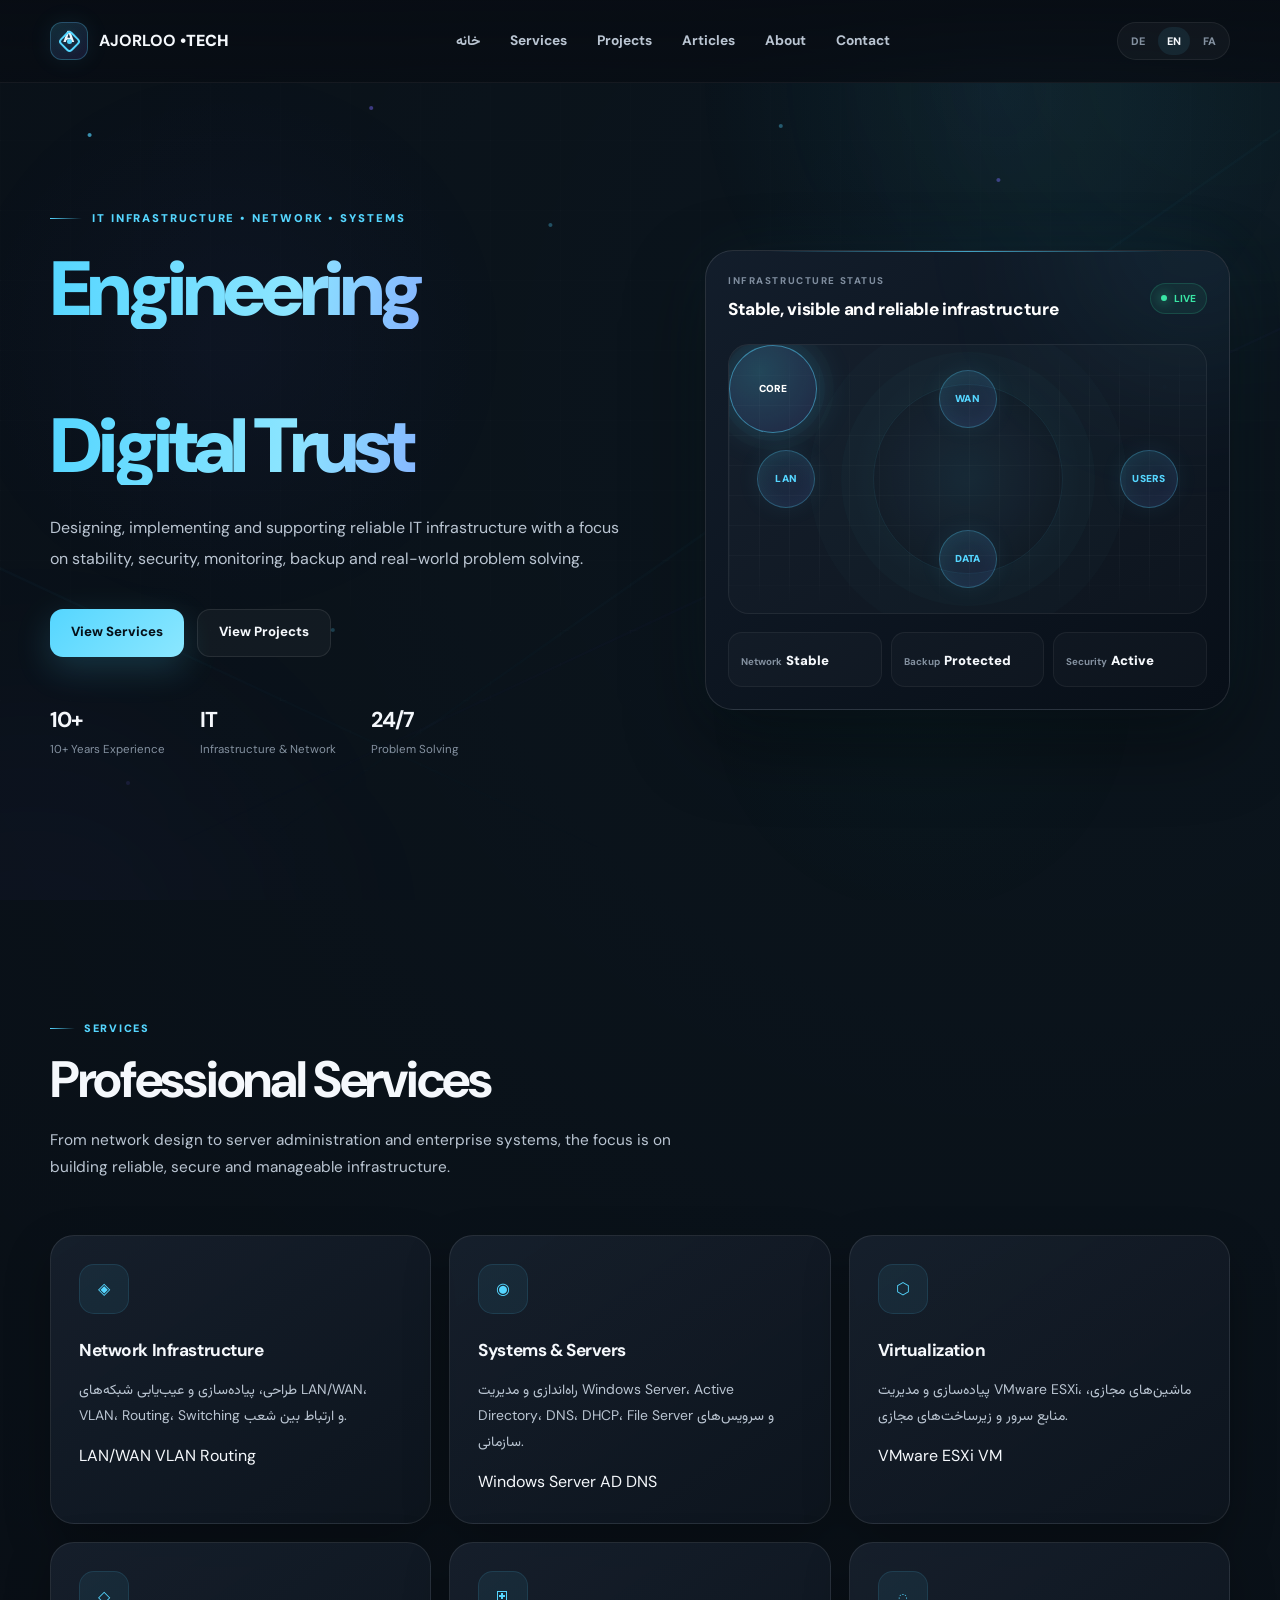
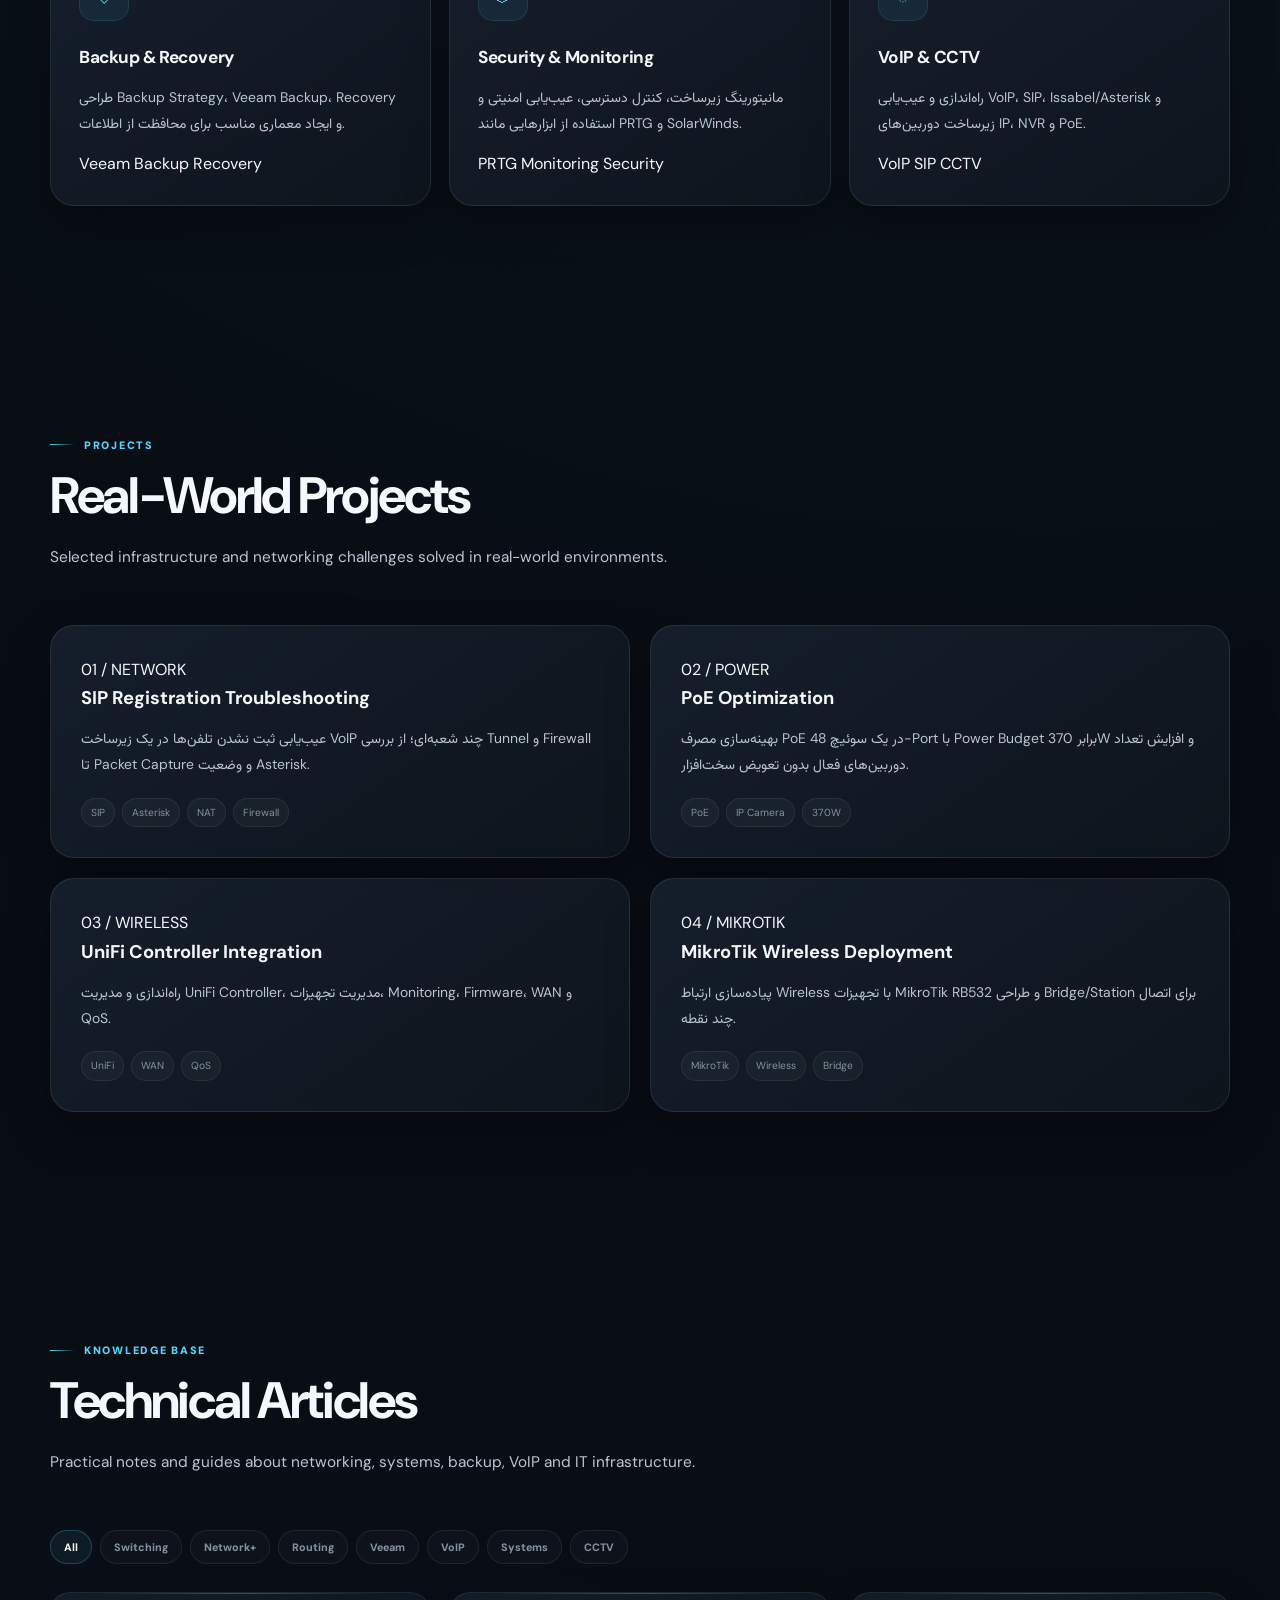
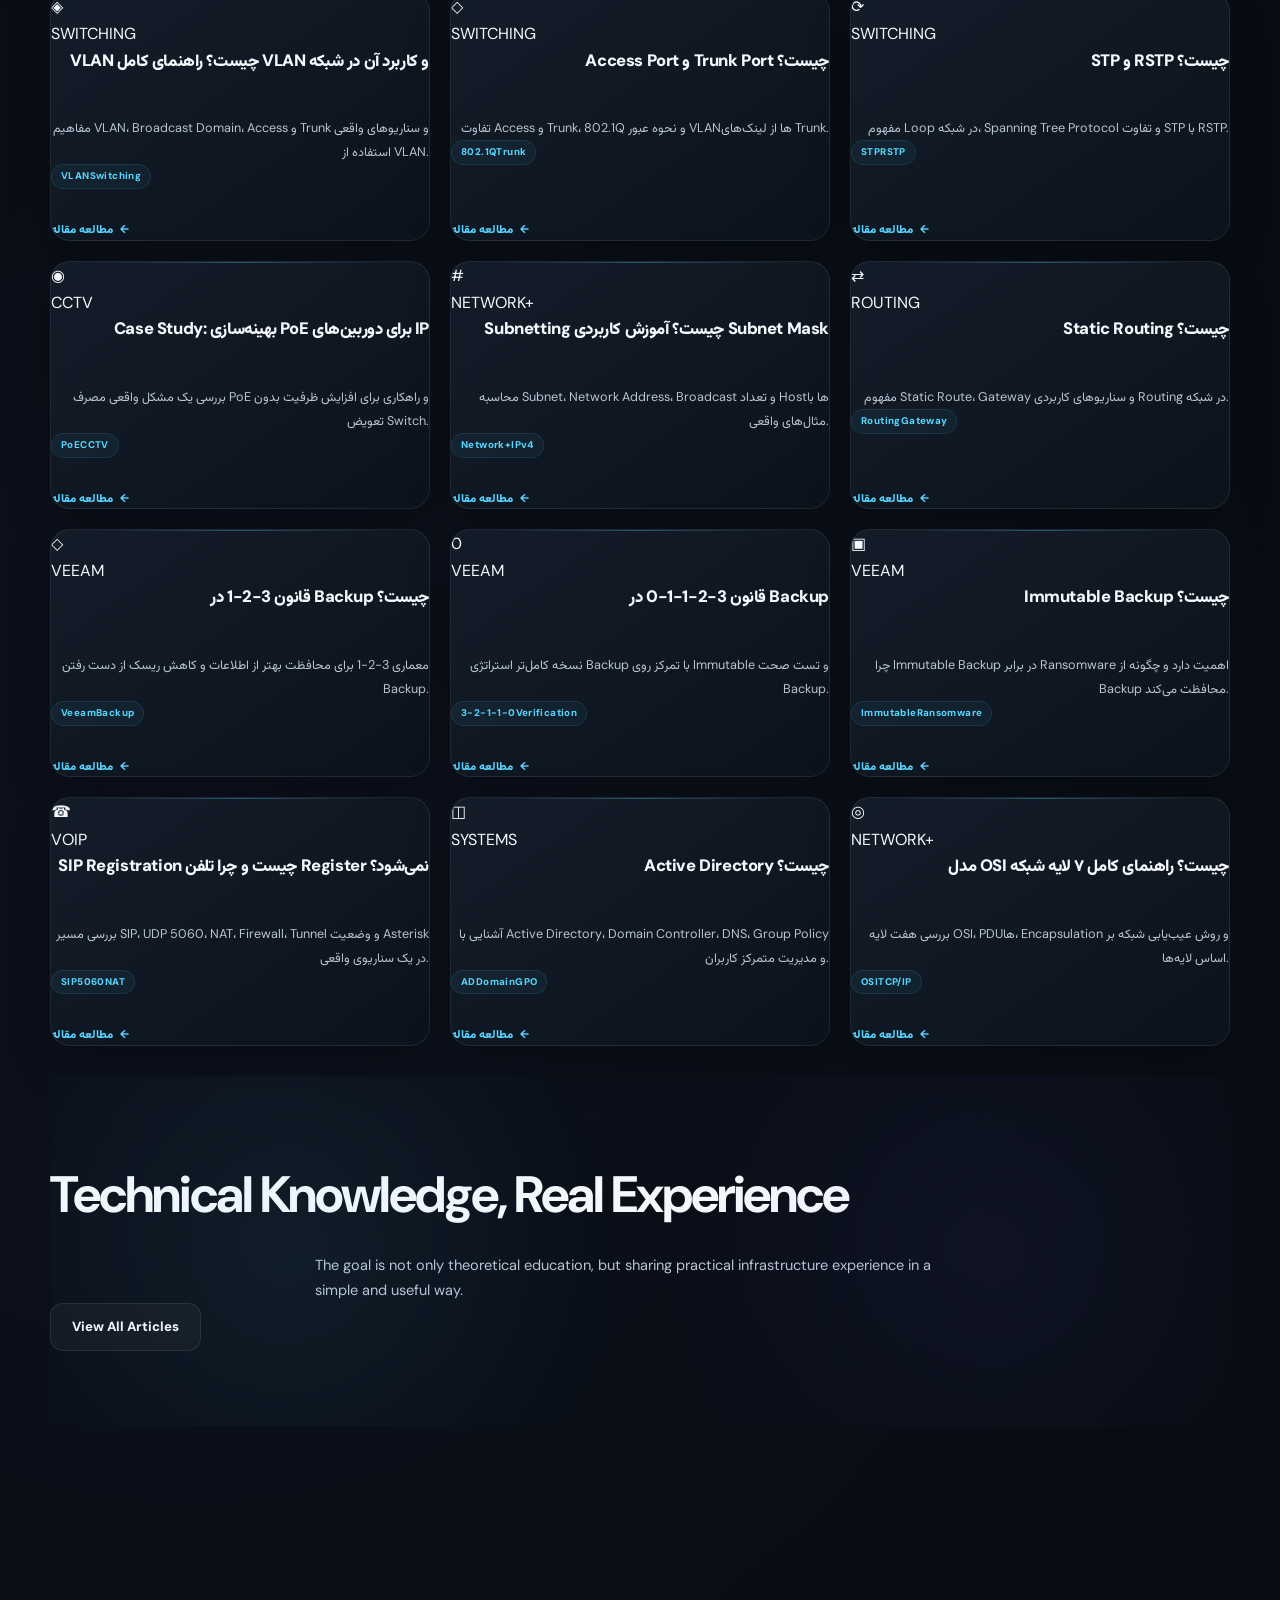
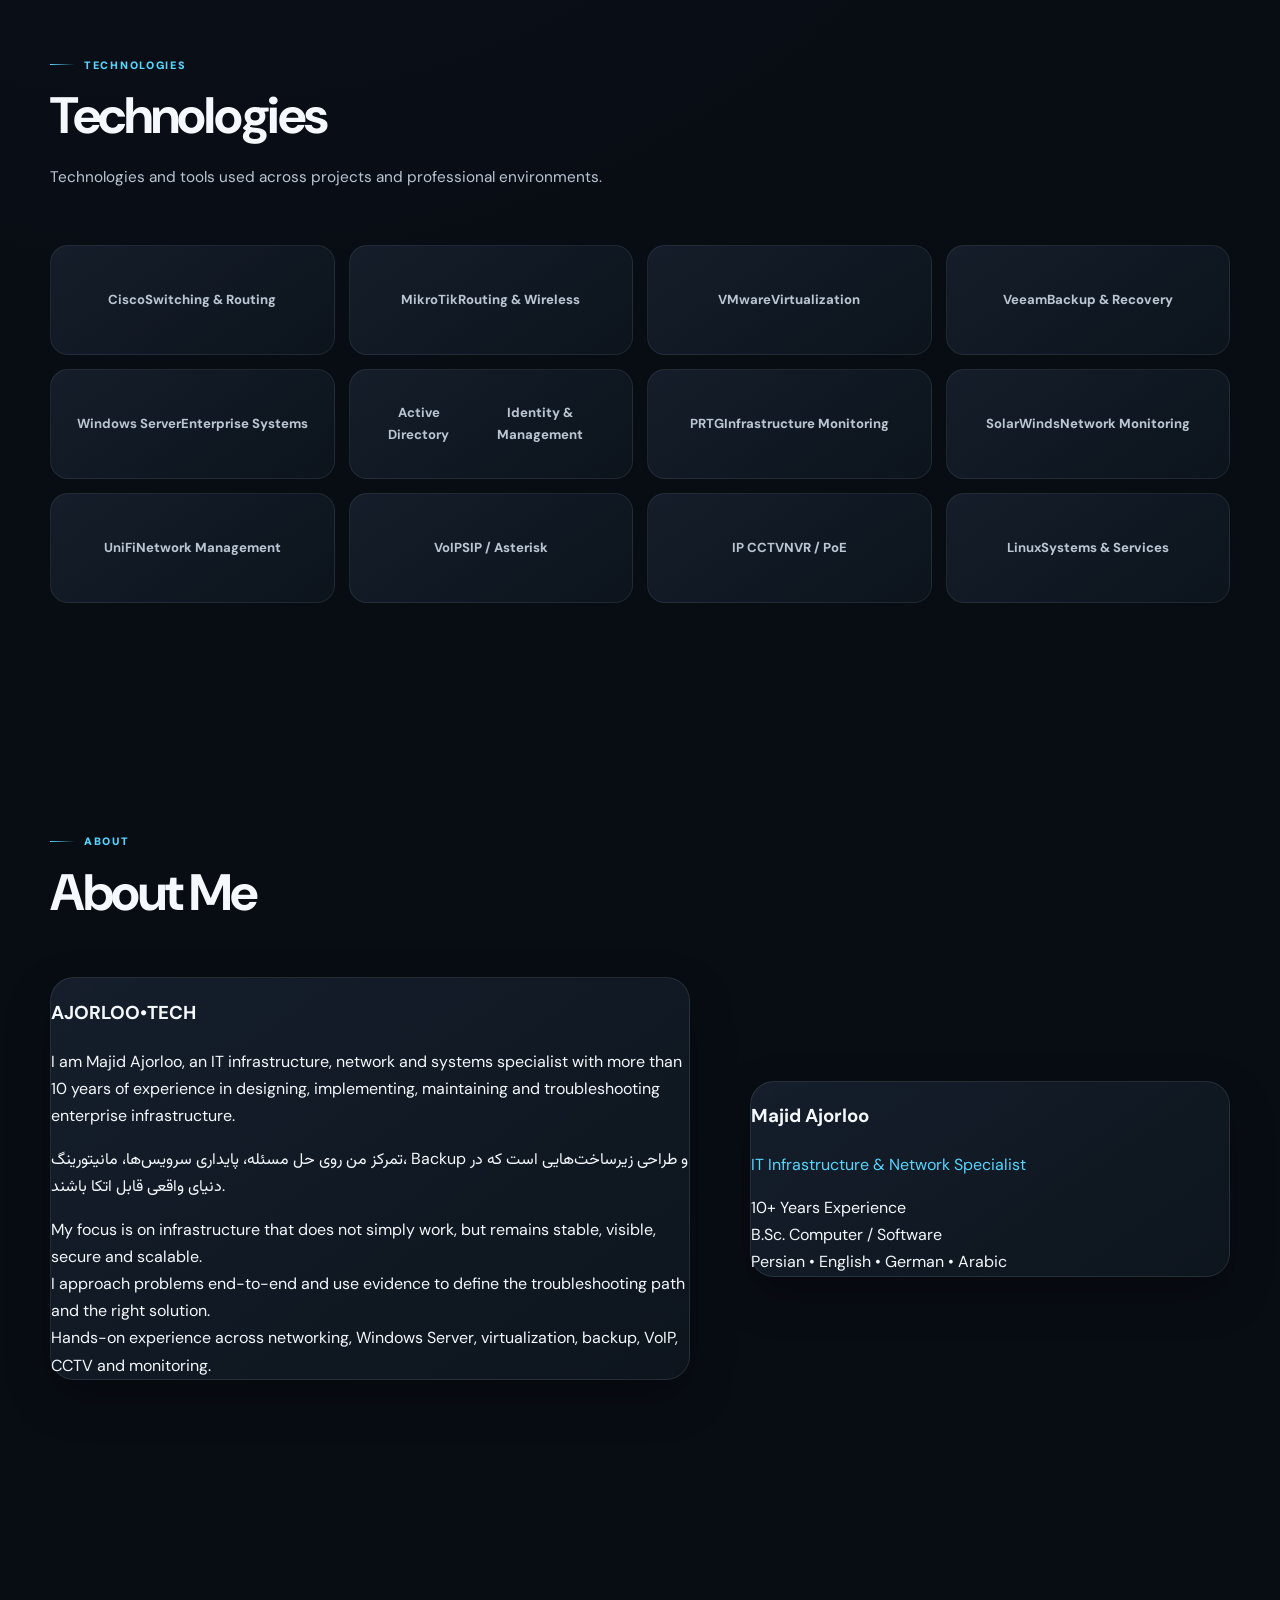
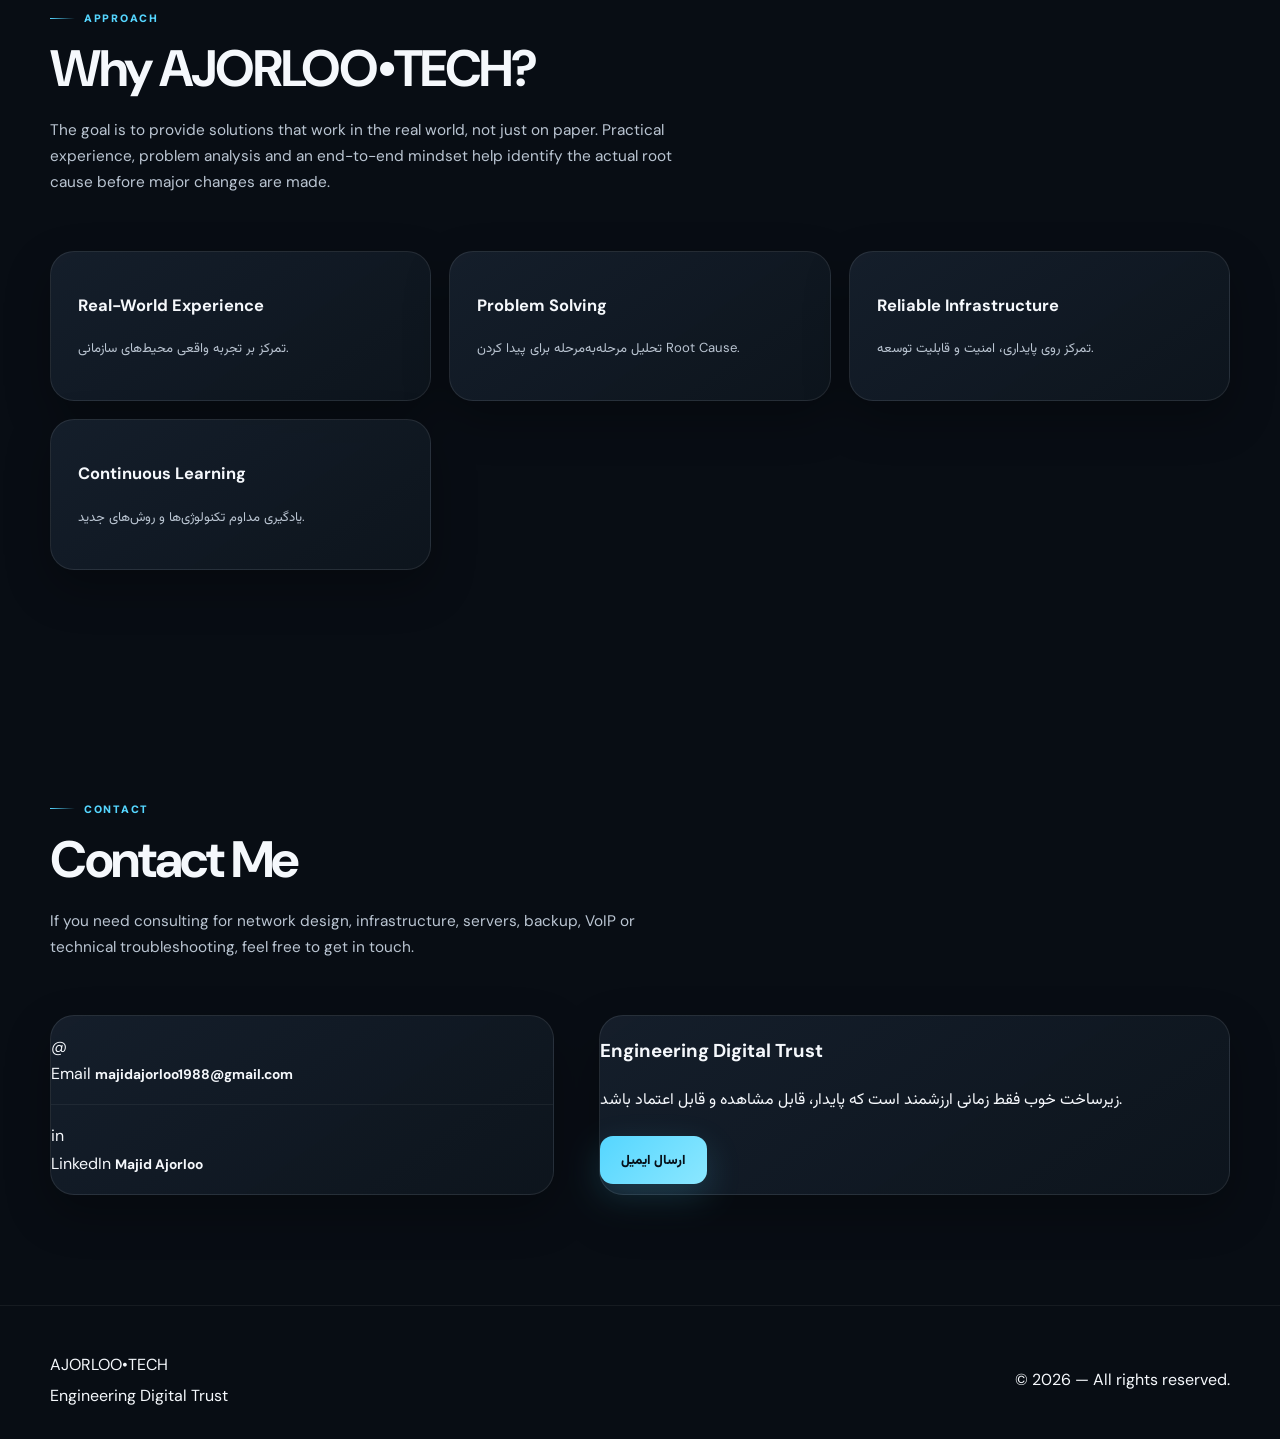
==== commit a4c175f3: "Update AJORLOO TECH website and articles" ====
--- a/index.html
+++ b/index.html
@@ -1,532 +1,2005 @@
-<!doctype html>
+<!DOCTYPE html>
 <html lang="fa" dir="rtl">
+
 <head>
   <meta charset="UTF-8">
-  <meta name="viewport" content="width=device-width, initial-scale=1.0">
-  <meta name="description" content="Ajorloo Tech — IT Infrastructure, Network Engineering, Server, Backup, Security and Web Solutions.">
-  <meta name="theme-color" content="#071b2d">
-  <title>Ajorloo Tech | IT Infrastructure & Network Engineering</title>
-
-  <link rel="preconnect" href="https://fonts.googleapis.com">
-  <link rel="preconnect" href="https://fonts.gstatic.com" crossorigin>
-
-  <link href="https://fonts.googleapis.com/css2?family=DM+Sans:wght@400;500;600;700;800&family=Vazirmatn:wght@400;500;600;700;800&display=swap" rel="stylesheet">
-
-  <link rel="stylesheet" href="styles.css">
+
+  <meta
+    name="viewport"
+    content="width=device-width, initial-scale=1.0"
+  >
+
+  <meta
+    name="description"
+    content="AJORLOO•TECH — IT Infrastructure, Network, Systems, Backup, VoIP, CCTV and Technical Knowledge Base."
+  >
+
+  <meta
+    name="keywords"
+    content="IT Infrastructure, Network, Cisco, MikroTik, VMware, Veeam, Windows Server, Active Directory, VoIP, CCTV, Backup, Network+"
+  >
+
+  <meta
+    name="author"
+    content="Majid Ajorloo"
+  >
+
+  <meta
+    name="theme-color"
+    content="#0a0f16"
+  >
+
+  <title>
+    AJORLOO•TECH | Engineering Digital Trust
+  </title>
+
+  <!-- =========================
+       FONTS
+  ========================== -->
+
+  <link
+    rel="preconnect"
+    href="https://fonts.googleapis.com"
+  >
+
+  <link
+    rel="preconnect"
+    href="https://fonts.gstatic.com"
+    crossorigin
+  >
+
+  <link
+    href="https://fonts.googleapis.com/css2?family=DM+Sans:wght@400;500;600;700;800&family=Vazirmatn:wght@400;500;600;700;800;900&display=swap"
+    rel="stylesheet"
+  >
+
+  <!-- =========================
+       STYLES
+  ========================== -->
+
+  <link
+    rel="stylesheet"
+    href="styles.css"
+  >
 </head>
 
+
 <body>
 
-<header class="topbar">
-  <a class="brand" href="#home">AJORLOO<span>•</span>TECH</a>
-
-  <nav>
-    <a href="#services" data-i18n="navServices">خدمات</a>
-    <a href="#projects" data-i18n="navProjects">پروژه‌ها</a>
-    <a href="#about" data-i18n="navAbout">درباره من</a>
-    <a href="#contact" data-i18n="navContact">تماس</a>
-  </nav>
-
-  <div class="language-switcher">
-    <button data-lang="fa" class="active">فا</button>
-    <button data-lang="en">EN</button>
-    <button data-lang="de">DE</button>
-  </div>
-</header>
-
-<main>
-
-<section class="hero" id="home">
-
-  <div class="hero-copy">
-
-    <div class="status">
-      <span></span>
-      <b data-i18n="available">AVAILABLE FOR IT SERVICES</b>
+  <!-- =========================================================
+       HEADER
+  ========================================================== -->
+
+  <header class="site-header">
+
+    <div class="container header-inner">
+
+      <!-- BRAND -->
+
+      <a
+        href="#home"
+        class="brand"
+        aria-label="AJORLOO TECH"
+      >
+
+        <span class="brand-mark" aria-hidden="true">
+          <span>A</span>
+          <b>•</b>
+          <span>T</span>
+        </span>
+
+        <span class="brand-text">
+          <strong>AJORLOO</strong>
+          <span>•TECH</span>
+        </span>
+
+      </a>
+
+
+      <!-- NAVIGATION -->
+
+      <nav
+        class="main-nav"
+        id="mainNav"
+        aria-label="Main Navigation"
+      >
+
+        <a
+          href="#home"
+          class="nav-link active"
+          data-i18n="navHome"
+        >
+          خانه
+        </a>
+
+        <a
+          href="#services"
+          class="nav-link"
+          data-i18n="navServices"
+        >
+          خدمات
+        </a>
+
+        <a
+          href="#projects"
+          class="nav-link"
+          data-i18n="navProjects"
+        >
+          پروژه‌ها
+        </a>
+
+        <a
+          href="#articles"
+          class="nav-link"
+          data-i18n="navArticles"
+        >
+          مقالات
+        </a>
+
+        <a
+          href="#about"
+          class="nav-link"
+          data-i18n="navAbout"
+        >
+          درباره من
+        </a>
+
+        <a
+          href="#contact"
+          class="nav-link"
+          data-i18n="navContact"
+        >
+          تماس
+        </a>
+
+      </nav>
+
+
+      <!-- LANGUAGE -->
+
+      <div
+        class="language-switcher"
+        aria-label="Language selector"
+      >
+
+        <button
+          type="button"
+          class="lang-btn"
+          data-lang="de"
+          aria-pressed="false"
+        >
+          DE
+        </button>
+
+        <button
+          type="button"
+          class="lang-btn"
+          data-lang="en"
+          aria-pressed="false"
+        >
+          EN
+        </button>
+
+        <button
+          type="button"
+          class="lang-btn active"
+          data-lang="fa"
+          aria-pressed="true"
+        >
+          FA
+        </button>
+
+      </div>
+
+
+      <!-- MOBILE MENU -->
+
+      <button
+        type="button"
+        class="menu-toggle mobile-menu-toggle"
+        id="menuToggle"
+        aria-label="باز کردن منو"
+        aria-expanded="false"
+        aria-controls="mainNav"
+      >
+
+        <span></span>
+        <span></span>
+        <span></span>
+
+      </button>
+
     </div>
 
-    <p class="kicker">
-      IT INFRASTRUCTURE · NETWORK · SUPPORT
-    </p>
-
-    <h1 data-i18n="headline">
-      زیرساختی که<br>
-      <strong>همیشه کار می‌کند.</strong>
-    </h1>
-
-    <p class="lead" data-i18n="intro">
-      طراحی و پیاده‌سازی شبکه، سرور، مجازی‌سازی، Backup، امنیت و پشتیبانی تخصصی IT برای کسب‌وکارها.
-    </p>
-
-    <div class="hero-actions">
-      <a href="#contact" class="button primary" data-i18n="cta">
-        شروع همکاری
-      </a>
-
-      <a href="#services" class="button secondary" data-i18n="discover">
-        مشاهده خدمات →
-      </a>
+  </header>
+
+
+  <!-- =========================================================
+       MAIN
+  ========================================================== -->
+
+  <main>
+
+
+    <!-- =======================================================
+         HERO
+    ======================================================== -->
+
+    <section
+      class="hero"
+      id="home"
+    >
+
+      <div class="container hero-grid">
+
+
+        <!-- HERO CONTENT -->
+
+        <div class="hero-content">
+
+          <div
+            class="hero-eyebrow"
+            data-i18n="heroEyebrow"
+          >
+            IT INFRASTRUCTURE • NETWORK • SYSTEMS
+          </div>
+
+
+          <h1>
+
+            <span data-i18n="heroTitle1">
+              Engineering
+            </span>
+
+            <br>
+
+            <span data-i18n="heroTitle2">
+              Digital Trust
+            </span>
+
+          </h1>
+
+
+          <p
+            class="hero-description"
+            data-i18n="heroDescription"
+          >
+            طراحی، پیاده‌سازی و پشتیبانی زیرساخت‌های شبکه و سیستم؛
+            با تمرکز بر پایداری، امنیت، مانیتورینگ، Backup و حل مسئله
+            در محیط‌های واقعی.
+          </p>
+
+
+          <div class="hero-actions">
+
+            <a
+              href="#services"
+              class="btn btn-primary"
+              data-i18n="heroPrimaryButton"
+            >
+              مشاهده خدمات
+            </a>
+
+            <a
+              href="#projects"
+              class="btn btn-secondary"
+              data-i18n="heroSecondaryButton"
+            >
+              مشاهده پروژه‌ها
+            </a>
+
+          </div>
+
+
+          <!-- HERO STATS -->
+
+          <div class="hero-stats">
+
+            <div class="hero-stat">
+
+              <strong>
+                10+
+              </strong>
+
+              <span data-i18n="statExperience">
+                سال تجربه
+              </span>
+
+            </div>
+
+
+            <div class="hero-stat">
+
+              <strong>
+                IT
+              </strong>
+
+              <span data-i18n="statInfrastructure">
+                زیرساخت و شبکه
+              </span>
+
+            </div>
+
+
+            <div class="hero-stat">
+
+              <strong>
+                24/7
+              </strong>
+
+              <span data-i18n="statMindset">
+                Problem Solving
+              </span>
+
+            </div>
+
+          </div>
+
+        </div>
+
+
+        <!-- ===================================================
+             HERO DASHBOARD
+        ==================================================== -->
+
+        <div class="hero-dashboard">
+
+
+          <!-- DASHBOARD HEADER -->
+
+          <div class="dashboard-header">
+
+            <div>
+
+              <div
+                class="dashboard-label"
+                data-i18n="dashboardLabel"
+              >
+                INFRASTRUCTURE STATUS
+              </div>
+
+              <div
+                class="dashboard-title"
+                data-i18n="dashboardTitle"
+              >
+                زیرساخت پایدار، قابل مشاهده و قابل اعتماد
+              </div>
+
+            </div>
+
+
+            <div
+              class="dashboard-status"
+              data-i18n="dashboardLive"
+            >
+              LIVE
+            </div>
+
+          </div>
+
+
+          <!-- =================================================
+               NETWORK VISUAL
+          ================================================== -->
+
+          <div class="network-visual">
+
+            <div class="network-lines">
+
+              <span class="line line-top"></span>
+              <span class="line line-bottom"></span>
+              <span class="line line-left"></span>
+              <span class="line line-right"></span>
+
+            </div>
+
+
+            <div class="network-pulse"></div>
+
+
+            <div class="network-node top">
+              <span>WAN</span>
+            </div>
+
+            <div class="network-node left">
+              <span>LAN</span>
+            </div>
+
+            <div class="network-node center">
+              <span>CORE</span>
+            </div>
+
+            <div class="network-node right">
+              <span>USERS</span>
+            </div>
+
+            <div class="network-node bottom">
+              <span>DATA</span>
+            </div>
+
+          </div>
+
+
+          <!-- =================================================
+               METRICS
+          ================================================== -->
+
+          <div class="dashboard-metrics">
+
+
+            <div class="metric">
+
+              <span
+                class="metric-label"
+                data-i18n="metricNetwork"
+              >
+                Network
+              </span>
+
+              <strong
+                class="metric-value"
+                data-i18n="metricNetworkValue"
+              >
+                Stable
+              </strong>
+
+            </div>
+
+
+            <div class="metric">
+
+              <span
+                class="metric-label"
+                data-i18n="metricBackup"
+              >
+                Backup
+              </span>
+
+              <strong
+                class="metric-value"
+                data-i18n="metricBackupValue"
+              >
+                Protected
+              </strong>
+
+            </div>
+
+
+            <div class="metric">
+
+              <span
+                class="metric-label"
+                data-i18n="metricSecurity"
+              >
+                Security
+              </span>
+
+              <strong
+                class="metric-value"
+                data-i18n="metricSecurityValue"
+              >
+                Active
+              </strong>
+
+            </div>
+
+          </div>
+
+        </div>
+
+      </div>
+
+    </section>
+
+
+    <!-- =======================================================
+         SERVICES
+    ======================================================== -->
+
+    <section
+      class="section"
+      id="services"
+    >
+
+      <div class="container">
+
+        <div class="section-heading">
+
+          <div class="section-eyebrow">
+            SERVICES
+          </div>
+
+          <h2 data-i18n="servicesTitle">
+            خدمات تخصصی
+          </h2>
+
+          <p data-i18n="servicesDescription">
+            از طراحی شبکه تا نگهداری سرورها و سیستم‌های سازمانی؛
+            تمرکز من روی ساخت زیرساختی پایدار، امن و قابل مدیریت است.
+          </p>
+
+        </div>
+
+
+        <div class="services-grid">
+
+
+          <!-- SERVICE 1 -->
+
+          <article class="card service-card">
+
+            <div class="service-icon">
+              ◈
+            </div>
+
+            <h3 data-i18n="service1Title">
+              Network Infrastructure
+            </h3>
+
+            <p data-i18n="service1Text">
+              طراحی، پیاده‌سازی و عیب‌یابی شبکه‌های LAN/WAN،
+              VLAN، Routing، Switching و ارتباط بین شعب.
+            </p>
+
+            <div class="service-tags">
+
+              <span>LAN/WAN</span>
+              <span>VLAN</span>
+              <span>Routing</span>
+
+            </div>
+
+          </article>
+
+
+          <!-- SERVICE 2 -->
+
+          <article class="card service-card">
+
+            <div class="service-icon">
+              ◉
+            </div>
+
+            <h3 data-i18n="service2Title">
+              Systems & Servers
+            </h3>
+
+            <p data-i18n="service2Text">
+              راه‌اندازی و مدیریت Windows Server،
+              Active Directory، DNS، DHCP، File Server
+              و سرویس‌های سازمانی.
+            </p>
+
+            <div class="service-tags">
+
+              <span>Windows Server</span>
+              <span>AD</span>
+              <span>DNS</span>
+
+            </div>
+
+          </article>
+
+
+          <!-- SERVICE 3 -->
+
+          <article class="card service-card">
+
+            <div class="service-icon">
+              ⬡
+            </div>
+
+            <h3 data-i18n="service3Title">
+              Virtualization
+            </h3>
+
+            <p data-i18n="service3Text">
+              پیاده‌سازی و مدیریت VMware ESXi،
+              ماشین‌های مجازی، منابع سرور و زیرساخت‌های مجازی.
+            </p>
+
+            <div class="service-tags">
+
+              <span>VMware</span>
+              <span>ESXi</span>
+              <span>VM</span>
+
+            </div>
+
+          </article>
+
+
+          <!-- SERVICE 4 -->
+
+          <article class="card service-card">
+
+            <div class="service-icon">
+              ◇
+            </div>
+
+            <h3 data-i18n="service4Title">
+              Backup & Recovery
+            </h3>
+
+            <p data-i18n="service4Text">
+              طراحی Backup Strategy، Veeam Backup،
+              Recovery و ایجاد معماری مناسب برای محافظت از اطلاعات.
+            </p>
+
+            <div class="service-tags">
+
+              <span>Veeam</span>
+              <span>Backup</span>
+              <span>Recovery</span>
+
+            </div>
+
+          </article>
+
+
+          <!-- SERVICE 5 -->
+
+          <article class="card service-card">
+
+            <div class="service-icon">
+              ⛨
+            </div>
+
+            <h3 data-i18n="service5Title">
+              Security & Monitoring
+            </h3>
+
+            <p data-i18n="service5Text">
+              مانیتورینگ زیرساخت، کنترل دسترسی،
+              عیب‌یابی امنیتی و استفاده از ابزارهایی مانند
+              PRTG و SolarWinds.
+            </p>
+
+            <div class="service-tags">
+
+              <span>PRTG</span>
+              <span>Monitoring</span>
+              <span>Security</span>
+
+            </div>
+
+          </article>
+
+
+          <!-- SERVICE 6 -->
+
+          <article class="card service-card">
+
+            <div class="service-icon">
+              ◌
+            </div>
+
+            <h3 data-i18n="service6Title">
+              VoIP & CCTV
+            </h3>
+
+            <p data-i18n="service6Text">
+              راه‌اندازی و عیب‌یابی VoIP، SIP،
+              Issabel/Asterisk و زیرساخت دوربین‌های IP،
+              NVR و PoE.
+            </p>
+
+            <div class="service-tags">
+
+              <span>VoIP</span>
+              <span>SIP</span>
+              <span>CCTV</span>
+
+            </div>
+
+          </article>
+
+        </div>
+
+      </div>
+
+    </section>
+
+
+    <!-- =======================================================
+         PROJECTS
+    ======================================================== -->
+
+    <section
+      class="section"
+      id="projects"
+    >
+
+      <div class="container">
+
+        <div class="section-heading">
+
+          <div class="section-eyebrow">
+            PROJECTS
+          </div>
+
+          <h2 data-i18n="projectsTitle">
+            پروژه‌های واقعی
+          </h2>
+
+          <p data-i18n="projectsDescription">
+            نمونه‌هایی از چالش‌ها و راهکارهایی که در محیط‌های واقعی
+            زیرساخت و شبکه با آن‌ها درگیر بوده‌ام.
+          </p>
+
+        </div>
+
+
+        <div class="projects-grid">
+
+
+          <!-- PROJECT 1 -->
+
+          <article class="card project-card featured">
+
+            <div class="project-number">
+              01 / NETWORK
+            </div>
+
+            <h3 data-i18n="project1Title">
+              SIP Registration Troubleshooting
+            </h3>
+
+            <p data-i18n="project1Text">
+              عیب‌یابی ثبت نشدن تلفن‌ها در یک زیرساخت VoIP
+              چند شعبه‌ای؛ از بررسی Tunnel و Firewall تا
+              Packet Capture و وضعیت Asterisk.
+            </p>
+
+            <div class="project-tags">
+
+              <span>SIP</span>
+              <span>Asterisk</span>
+              <span>NAT</span>
+              <span>Firewall</span>
+
+            </div>
+
+          </article>
+
+
+          <!-- PROJECT 2 -->
+
+          <article class="card project-card">
+
+            <div class="project-number">
+              02 / POWER
+            </div>
+
+            <h3 data-i18n="project2Title">
+              PoE Optimization
+            </h3>
+
+            <p data-i18n="project2Text">
+              بهینه‌سازی مصرف PoE در یک سوئیچ 48-Port
+              با Power Budget برابر 370W و افزایش تعداد
+              دوربین‌های فعال بدون تعویض سخت‌افزار.
+            </p>
+
+            <div class="project-tags">
+
+              <span>PoE</span>
+              <span>IP Camera</span>
+              <span>370W</span>
+
+            </div>
+
+          </article>
+
+
+          <!-- PROJECT 3 -->
+
+          <article class="card project-card">
+
+            <div class="project-number">
+              03 / WIRELESS
+            </div>
+
+            <h3 data-i18n="project3Title">
+              UniFi Controller Integration
+            </h3>
+
+            <p data-i18n="project3Text">
+              راه‌اندازی و مدیریت UniFi Controller،
+              مدیریت تجهیزات، Monitoring، Firmware،
+              WAN و QoS.
+            </p>
+
+            <div class="project-tags">
+
+              <span>UniFi</span>
+              <span>WAN</span>
+              <span>QoS</span>
+
+            </div>
+
+          </article>
+
+
+          <!-- PROJECT 4 -->
+
+          <article class="card project-card">
+
+            <div class="project-number">
+              04 / MIKROTIK
+            </div>
+
+            <h3 data-i18n="project4Title">
+              MikroTik Wireless Deployment
+            </h3>
+
+            <p data-i18n="project4Text">
+              پیاده‌سازی ارتباط Wireless با تجهیزات MikroTik
+              RB532 و طراحی Bridge/Station برای اتصال چند نقطه.
+            </p>
+
+            <div class="project-tags">
+
+              <span>MikroTik</span>
+              <span>Wireless</span>
+              <span>Bridge</span>
+
+            </div>
+
+          </article>
+
+        </div>
+
+      </div>
+
+    </section>
+
+
+    <!-- =======================================================
+         ARTICLES
+    ======================================================== -->
+
+    <section
+      class="section"
+      id="articles"
+    >
+
+      <div class="container">
+
+        <div class="section-heading">
+
+          <div class="section-eyebrow">
+            KNOWLEDGE BASE
+          </div>
+
+          <h2 data-i18n="articlesTitle">
+            مقالات فنی
+          </h2>
+
+          <p data-i18n="articlesDescription">
+            یادداشت‌ها و آموزش‌های کاربردی درباره شبکه،
+            سیستم، Backup، VoIP و زیرساخت IT.
+          </p>
+
+        </div>
+
+
+        <!-- ARTICLE FILTERS -->
+
+        <div class="article-filters">
+
+          <button
+            type="button"
+            class="article-filter active"
+            data-category="all"
+            data-i18n="articleFilterAll"
+          >
+            همه
+          </button>
+
+          <button
+            type="button"
+            class="article-filter"
+            data-category="switching"
+            data-i18n="articleFilterSwitching"
+          >
+            Switching
+          </button>
+
+          <button
+            type="button"
+            class="article-filter"
+            data-category="networkplus"
+            data-i18n="articleFilterNetworkPlus"
+          >
+            Network+
+          </button>
+
+          <button
+            type="button"
+            class="article-filter"
+            data-category="routing"
+            data-i18n="articleFilterRouting"
+          >
+            Routing
+          </button>
+
+          <button
+            type="button"
+            class="article-filter"
+            data-category="veeam"
+            data-i18n="articleFilterVeeam"
+          >
+            Veeam
+          </button>
+
+          <button
+            type="button"
+            class="article-filter"
+            data-category="voip"
+            data-i18n="articleFilterVoip"
+          >
+            VoIP
+          </button>
+
+          <button
+            type="button"
+            class="article-filter"
+            data-category="systems"
+            data-i18n="articleFilterSystems"
+          >
+            Systems
+          </button>
+
+          <button
+            type="button"
+            class="article-filter"
+            data-category="cctv"
+            data-i18n="articleFilterCctv"
+          >
+            CCTV
+          </button>
+
+        </div>
+
+
+        <!-- ARTICLES GRID -->
+
+        <div class="articles-grid">
+
+
+          <!-- ARTICLE 1 -->
+
+          <article
+            class="card article-card featured"
+            data-category="switching"
+          >
+
+            <div class="article-icon">
+              ◈
+            </div>
+
+            <div class="article-category">
+              SWITCHING
+            </div>
+
+            <h3 data-i18n="article1Title">
+              VLAN چیست؟ راهنمای کامل VLAN و کاربرد آن در شبکه
+            </h3>
+
+            <p data-i18n="article1Text">
+              مفاهیم VLAN، Broadcast Domain، Access و Trunk
+              و سناریوهای واقعی استفاده از VLAN.
+            </p>
+
+            <div class="article-meta">
+              <span>VLAN</span>
+              <span>Switching</span>
+            </div>
+
+            <a
+              href="articles/vlan.html"
+              class="article-link"
+            >
+              <span data-i18n="readArticle">
+                مطالعه مقاله
+              </span>
+              <span>←</span>
+            </a>
+
+          </article>
+
+
+          <!-- ARTICLE 2 -->
+
+          <article
+            class="card article-card"
+            data-category="switching"
+          >
+
+            <div class="article-icon">
+              ◇
+            </div>
+
+            <div class="article-category">
+              SWITCHING
+            </div>
+
+            <h3 data-i18n="article2Title">
+              Access Port و Trunk Port چیست؟
+            </h3>
+
+            <p data-i18n="article2Text">
+              تفاوت Access و Trunk، 802.1Q و نحوه عبور VLANها
+              از لینک‌های Trunk.
+            </p>
+
+            <div class="article-meta">
+              <span>802.1Q</span>
+              <span>Trunk</span>
+            </div>
+
+            <a
+              href="articles/access-vs-trunk.html"
+              class="article-link"
+            >
+              <span data-i18n="readArticle">
+                مطالعه مقاله
+              </span>
+              <span>←</span>
+            </a>
+
+          </article>
+
+
+          <!-- ARTICLE 3 -->
+
+          <article
+            class="card article-card"
+            data-category="switching"
+          >
+
+            <div class="article-icon">
+              ⟳
+            </div>
+
+            <div class="article-category">
+              SWITCHING
+            </div>
+
+            <h3 data-i18n="article3Title">
+              STP و RSTP چیست؟
+            </h3>
+
+            <p data-i18n="article3Text">
+              مفهوم Loop در شبکه، Spanning Tree Protocol
+              و تفاوت STP با RSTP.
+            </p>
+
+            <div class="article-meta">
+              <span>STP</span>
+              <span>RSTP</span>
+            </div>
+
+            <a
+              href="articles/stp-rstp.html"
+              class="article-link"
+            >
+              <span data-i18n="readArticle">
+                مطالعه مقاله
+              </span>
+              <span>←</span>
+            </a>
+
+          </article>
+
+
+          <!-- ARTICLE 4 -->
+
+          <article
+            class="card article-card"
+            data-category="cctv"
+          >
+
+            <div class="article-icon">
+              ◉
+            </div>
+
+            <div class="article-category">
+              CCTV
+            </div>
+
+            <h3 data-i18n="article4Title">
+              Case Study: بهینه‌سازی PoE برای دوربین‌های IP
+            </h3>
+
+            <p data-i18n="article4Text">
+              بررسی یک مشکل واقعی مصرف PoE و راهکاری
+              برای افزایش ظرفیت بدون تعویض Switch.
+            </p>
+
+            <div class="article-meta">
+              <span>PoE</span>
+              <span>CCTV</span>
+            </div>
+
+            <a
+              href="articles/poe-cctv-case-study.html"
+              class="article-link"
+            >
+              <span data-i18n="readArticle">
+                مطالعه مقاله
+              </span>
+              <span>←</span>
+            </a>
+
+          </article>
+
+
+          <!-- ARTICLE 5 -->
+
+          <article
+            class="card article-card"
+            data-category="networkplus"
+          >
+
+            <div class="article-icon">
+              #
+            </div>
+
+            <div class="article-category">
+              NETWORK+
+            </div>
+
+            <h3 data-i18n="article5Title">
+              Subnetting چیست؟ آموزش کاربردی Subnet Mask
+            </h3>
+
+            <p data-i18n="article5Text">
+              محاسبه Subnet، Network Address، Broadcast
+              و تعداد Hostها با مثال‌های واقعی.
+            </p>
+
+            <div class="article-meta">
+              <span>Network+</span>
+              <span>IPv4</span>
+            </div>
+
+            <a
+              href="articles/subnetting.html"
+              class="article-link"
+            >
+              <span data-i18n="readArticle">
+                مطالعه مقاله
+              </span>
+              <span>←</span>
+            </a>
+
+          </article>
+
+
+          <!-- ARTICLE 6 -->
+
+          <article
+            class="card article-card"
+            data-category="routing"
+          >
+
+            <div class="article-icon">
+              ⇄
+            </div>
+
+            <div class="article-category">
+              ROUTING
+            </div>
+
+            <h3 data-i18n="article6Title">
+              Static Routing چیست؟
+            </h3>
+
+            <p data-i18n="article6Text">
+              مفهوم Static Route، Gateway و سناریوهای
+              کاربردی Routing در شبکه.
+            </p>
+
+            <div class="article-meta">
+              <span>Routing</span>
+              <span>Gateway</span>
+            </div>
+
+            <a
+              href="articles/static-routing.html"
+              class="article-link"
+            >
+              <span data-i18n="readArticle">
+                مطالعه مقاله
+              </span>
+              <span>←</span>
+            </a>
+
+          </article>
+
+
+          <!-- ARTICLE 7 -->
+
+          <article
+            class="card article-card featured"
+            data-category="veeam"
+          >
+
+            <div class="article-icon">
+              ◇
+            </div>
+
+            <div class="article-category">
+              VEEAM
+            </div>
+
+            <h3 data-i18n="article7Title">
+              قانون 3-2-1 در Backup چیست؟
+            </h3>
+
+            <p data-i18n="article7Text">
+              معماری 3-2-1 برای محافظت بهتر از اطلاعات
+              و کاهش ریسک از دست رفتن Backup.
+            </p>
+
+            <div class="article-meta">
+              <span>Veeam</span>
+              <span>Backup</span>
+            </div>
+
+            <a
+              href="articles/veeam-321.html"
+              class="article-link"
+            >
+              <span data-i18n="readArticle">
+                مطالعه مقاله
+              </span>
+              <span>←</span>
+            </a>
+
+          </article>
+
+
+          <!-- ARTICLE 8 -->
+
+          <article
+            class="card article-card"
+            data-category="veeam"
+          >
+
+            <div class="article-icon">
+              0
+            </div>
+
+            <div class="article-category">
+              VEEAM
+            </div>
+
+            <h3 data-i18n="article8Title">
+              قانون 3-2-1-1-0 در Backup
+            </h3>
+
+            <p data-i18n="article8Text">
+              نسخه کامل‌تر استراتژی Backup با تمرکز روی
+              Immutable و تست صحت Backup.
+            </p>
+
+            <div class="article-meta">
+              <span>3-2-1-1-0</span>
+              <span>Verification</span>
+            </div>
+
+            <a
+              href="articles/veeam-32110.html"
+              class="article-link"
+            >
+              <span data-i18n="readArticle">
+                مطالعه مقاله
+              </span>
+              <span>←</span>
+            </a>
+
+          </article>
+
+
+          <!-- ARTICLE 9 -->
+
+          <article
+            class="card article-card"
+            data-category="veeam"
+          >
+
+            <div class="article-icon">
+              ▣
+            </div>
+
+            <div class="article-category">
+              VEEAM
+            </div>
+
+            <h3 data-i18n="article9Title">
+              Immutable Backup چیست؟
+            </h3>
+
+            <p data-i18n="article9Text">
+              چرا Immutable Backup در برابر Ransomware
+              اهمیت دارد و چگونه از Backup محافظت می‌کند.
+            </p>
+
+            <div class="article-meta">
+              <span>Immutable</span>
+              <span>Ransomware</span>
+            </div>
+
+            <a
+              href="articles/immutable-backup.html"
+              class="article-link"
+            >
+              <span data-i18n="readArticle">
+                مطالعه مقاله
+              </span>
+              <span>←</span>
+            </a>
+
+          </article>
+
+
+          <!-- ARTICLE 10 -->
+
+          <article
+            class="card article-card"
+            data-category="voip"
+          >
+
+            <div class="article-icon">
+              ☎
+            </div>
+
+            <div class="article-category">
+              VOIP
+            </div>
+
+            <h3 data-i18n="article10Title">
+              SIP Registration چیست و چرا تلفن Register نمی‌شود؟
+            </h3>
+
+            <p data-i18n="article10Text">
+              بررسی مسیر SIP، UDP 5060، NAT، Firewall،
+              Tunnel و وضعیت Asterisk در یک سناریوی واقعی.
+            </p>
+
+            <div class="article-meta">
+              <span>SIP</span>
+              <span>5060</span>
+              <span>NAT</span>
+            </div>
+
+            <a
+              href="articles/sip-register.html"
+              class="article-link"
+            >
+              <span data-i18n="readArticle">
+                مطالعه مقاله
+              </span>
+              <span>←</span>
+            </a>
+
+          </article>
+
+
+          <!-- ARTICLE 11 -->
+
+          <article
+            class="card article-card"
+            data-category="systems"
+          >
+
+            <div class="article-icon">
+              ◫
+            </div>
+
+            <div class="article-category">
+              SYSTEMS
+            </div>
+
+            <h3 data-i18n="article11Title">
+              Active Directory چیست؟
+            </h3>
+
+            <p data-i18n="article11Text">
+              آشنایی با Active Directory، Domain Controller،
+              DNS، Group Policy و مدیریت متمرکز کاربران.
+            </p>
+
+            <div class="article-meta">
+              <span>AD</span>
+              <span>Domain</span>
+              <span>GPO</span>
+            </div>
+
+            <a
+              href="articles/active-directory.html"
+              class="article-link"
+            >
+              <span data-i18n="readArticle">
+                مطالعه مقاله
+              </span>
+              <span>←</span>
+            </a>
+
+          </article>
+
+
+          <!-- ARTICLE 12 -->
+
+          <article
+            class="card article-card"
+            data-category="networkplus"
+          >
+
+            <div class="article-icon">
+              ◎
+            </div>
+
+            <div class="article-category">
+              NETWORK+
+            </div>
+
+            <h3 data-i18n="article12Title">
+              مدل OSI چیست؟ راهنمای کامل ۷ لایه شبکه
+            </h3>
+
+            <p data-i18n="article12Text">
+              بررسی هفت لایه OSI، PDUها، Encapsulation
+              و روش عیب‌یابی شبکه بر اساس لایه‌ها.
+            </p>
+
+            <div class="article-meta">
+              <span>OSI</span>
+              <span>TCP/IP</span>
+            </div>
+
+            <a
+              href="articles/osi-model.html"
+              class="article-link"
+            >
+              <span data-i18n="readArticle">
+                مطالعه مقاله
+              </span>
+              <span>←</span>
+            </a>
+
+          </article>
+
+        </div>
+
+
+        <!-- ARTICLES CTA -->
+
+        <div class="cta" style="margin-top: 30px;">
+
+          <h2 data-i18n="articlesCtaTitle">
+            دانش فنی، تجربه واقعی
+          </h2>
+
+          <p data-i18n="articlesCtaText">
+            هدف این بخش فقط آموزش تئوری نیست؛
+            تجربه‌های واقعی زیرساخت را به زبان ساده و کاربردی منتقل می‌کنم.
+          </p>
+
+          <a
+            href="#articles"
+            class="btn btn-secondary"
+            data-i18n="articlesCtaButton"
+          >
+            مشاهده همه مقالات
+          </a>
+
+        </div>
+
+      </div>
+
+    </section>
+
+
+    <!-- =======================================================
+         TECHNOLOGIES
+    ======================================================== -->
+
+    <section
+      class="section"
+      id="technologies"
+    >
+
+      <div class="container">
+
+        <div class="section-heading">
+
+          <div class="section-eyebrow">
+            TECHNOLOGIES
+          </div>
+
+          <h2 data-i18n="technologiesTitle">
+            فناوری‌ها
+          </h2>
+
+          <p data-i18n="technologiesDescription">
+            برخی از تکنولوژی‌ها و ابزارهایی که در پروژه‌ها
+            و محیط‌های کاری با آن‌ها کار کرده‌ام.
+          </p>
+
+        </div>
+
+
+        <div class="technologies-grid">
+
+
+          <div class="technology-card">
+            <strong>Cisco</strong>
+            <span>Switching & Routing</span>
+          </div>
+
+          <div class="technology-card">
+            <strong>MikroTik</strong>
+            <span>Routing & Wireless</span>
+          </div>
+
+          <div class="technology-card">
+            <strong>VMware</strong>
+            <span>Virtualization</span>
+          </div>
+
+          <div class="technology-card">
+            <strong>Veeam</strong>
+            <span>Backup & Recovery</span>
+          </div>
+
+          <div class="technology-card">
+            <strong>Windows Server</strong>
+            <span>Enterprise Systems</span>
+          </div>
+
+          <div class="technology-card">
+            <strong>Active Directory</strong>
+            <span>Identity & Management</span>
+          </div>
+
+          <div class="technology-card">
+            <strong>PRTG</strong>
+            <span>Infrastructure Monitoring</span>
+          </div>
+
+          <div class="technology-card">
+            <strong>SolarWinds</strong>
+            <span>Network Monitoring</span>
+          </div>
+
+          <div class="technology-card">
+            <strong>UniFi</strong>
+            <span>Network Management</span>
+          </div>
+
+          <div class="technology-card">
+            <strong>VoIP</strong>
+            <span>SIP / Asterisk</span>
+          </div>
+
+          <div class="technology-card">
+            <strong>IP CCTV</strong>
+            <span>NVR / PoE</span>
+          </div>
+
+          <div class="technology-card">
+            <strong>Linux</strong>
+            <span>Systems & Services</span>
+          </div>
+
+        </div>
+
+      </div>
+
+    </section>
+
+
+    <!-- =======================================================
+         ABOUT
+    ======================================================== -->
+
+    <section
+      class="section"
+      id="about"
+    >
+
+      <div class="container">
+
+        <div class="section-heading">
+
+          <div class="section-eyebrow">
+            ABOUT
+          </div>
+
+          <h2 data-i18n="aboutTitle">
+            درباره من
+          </h2>
+
+        </div>
+
+
+        <div class="about-grid">
+
+
+          <!-- ABOUT TEXT -->
+
+          <article class="card about-card">
+
+            <h3>
+              AJORLOO•TECH
+            </h3>
+
+            <p data-i18n="aboutText1">
+              من مجید آجورلو هستم؛ متخصص زیرساخت IT،
+              شبکه و سیستم با بیش از ۱۰ سال تجربه در طراحی،
+              پیاده‌سازی، نگهداری و عیب‌یابی زیرساخت‌های سازمانی.
+            </p>
+
+            <p
+              data-i18n="aboutText2"
+              style="margin-top: 15px;"
+            >
+              تمرکز من روی حل مسئله، پایداری سرویس‌ها،
+              مانیتورینگ، Backup و طراحی زیرساخت‌هایی است
+              که در دنیای واقعی قابل اتکا باشند.
+            </p>
+
+            <ul class="about-list">
+
+              <li data-i18n="aboutHighlight1">
+                تمرکز من روی ساخت زیرساخت‌هایی است که فقط کار نکنند؛
+                بلکه پایدار، قابل مشاهده، امن و قابل توسعه باشند.
+              </li>
+
+              <li data-i18n="aboutHighlight2">
+                در پروژه‌ها ابتدا مسئله را از دید End-to-End بررسی می‌کنم
+                و سپس بر اساس شواهد، مسیر عیب‌یابی و راهکار را مشخص می‌کنم.
+              </li>
+
+              <li data-i18n="aboutHighlight3">
+                تجربه عملی در Network، Windows Server، Virtualization،
+                Backup، VoIP، CCTV و Monitoring دارم.
+              </li>
+
+            </ul>
+
+          </article>
+
+
+          <!-- PROFILE -->
+
+          <article class="card about-card">
+
+            <h3 data-i18n="profileName">
+              Majid Ajorloo
+            </h3>
+
+            <p
+              data-i18n="profileRole"
+              style="color: var(--accent);"
+            >
+              IT Infrastructure & Network Specialist
+            </p>
+
+
+            <ul class="about-list">
+
+              <li data-i18n="profileExperience">
+                10+ Years Experience
+              </li>
+
+              <li data-i18n="profileEducation">
+                B.Sc. Computer / Software
+              </li>
+
+              <li data-i18n="profileLanguages">
+                Persian • English • German • Arabic
+              </li>
+
+            </ul>
+
+          </article>
+
+        </div>
+
+      </div>
+
+    </section>
+
+
+    <!-- =======================================================
+         WHY
+    ======================================================== -->
+
+    <section class="section">
+
+      <div class="container">
+
+        <div class="section-heading">
+
+          <div class="section-eyebrow">
+            APPROACH
+          </div>
+
+          <h2 data-i18n="whyTitle">
+            چرا AJORLOO•TECH؟
+          </h2>
+
+          <p data-i18n="whyDescription">
+            هدف من ارائه راهکارهایی است که در دنیای واقعی
+            قابل اجرا باشند؛ نه فقط روی کاغذ.
+          </p>
+
+        </div>
+
+
+        <div class="why-grid">
+
+
+          <article class="card why-card">
+
+            <h3 data-i18n="why1Title">
+              Real-World Experience
+            </h3>
+
+            <p data-i18n="why1Text">
+              تمرکز بر تجربه واقعی محیط‌های سازمانی.
+            </p>
+
+          </article>
+
+
+          <article class="card why-card">
+
+            <h3 data-i18n="why2Title">
+              Problem Solving
+            </h3>
+
+            <p data-i18n="why2Text">
+              تحلیل مرحله‌به‌مرحله برای پیدا کردن Root Cause.
+            </p>
+
+          </article>
+
+
+          <article class="card why-card">
+
+            <h3 data-i18n="why3Title">
+              Reliable Infrastructure
+            </h3>
+
+            <p data-i18n="why3Text">
+              تمرکز روی پایداری، امنیت و قابلیت توسعه.
+            </p>
+
+          </article>
+
+
+          <article class="card why-card">
+
+            <h3 data-i18n="why4Title">
+              Continuous Learning
+            </h3>
+
+            <p data-i18n="why4Text">
+              یادگیری مداوم تکنولوژی‌ها و روش‌های جدید.
+            </p>
+
+          </article>
+
+        </div>
+
+      </div>
+
+    </section>
+
+
+    <!-- =======================================================
+         CONTACT
+    ======================================================== -->
+
+    <section
+      class="section"
+      id="contact"
+    >
+
+      <div class="container">
+
+        <div class="section-heading">
+
+          <div class="section-eyebrow">
+            CONTACT
+          </div>
+
+          <h2 data-i18n="contactTitle">
+            ارتباط با من
+          </h2>
+
+          <p data-i18n="contactDescription">
+            اگر برای طراحی شبکه، زیرساخت، سرور، Backup،
+            VoIP یا عیب‌یابی یک مشکل فنی نیاز به مشاوره دارید،
+            خوشحال می‌شوم در ارتباط باشیم.
+          </p>
+
+        </div>
+
+
+        <div class="contact-grid">
+
+
+          <!-- EMAIL -->
+
+          <article class="card contact-card">
+
+            <div class="contact-item">
+
+              <div class="contact-item-icon">
+                @
+              </div>
+
+              <div>
+
+                <span data-i18n="contactEmail">
+                  Email
+                </span>
+
+                <strong>
+                  <a href="mailto:majidajorloo1988@gmail.com">
+                    majidajorloo1988@gmail.com
+                  </a>
+                </strong>
+
+              </div>
+
+            </div>
+
+
+            <!-- LINKEDIN -->
+
+            <div class="contact-item">
+
+              <div class="contact-item-icon">
+                in
+              </div>
+
+              <div>
+
+                <span data-i18n="contactLinkedin">
+                  LinkedIn
+                </span>
+
+                <strong>
+                  <a
+                    href="https://ir.linkedin.com/in/majidajorloo"
+                    target="_blank"
+                    rel="noopener noreferrer"
+                  >
+                    Majid Ajorloo
+                  </a>
+                </strong>
+
+              </div>
+
+            </div>
+
+          </article>
+
+
+          <!-- CONTACT CTA -->
+
+          <article class="card contact-card">
+
+            <h3>
+              Engineering Digital Trust
+            </h3>
+
+            <p
+              style="margin-top: 12px;"
+              data-i18n="contactCtaText"
+            >
+              زیرساخت خوب فقط زمانی ارزشمند است که
+              پایدار، قابل مشاهده و قابل اعتماد باشد.
+            </p>
+
+            <div
+              class="hero-actions"
+              style="margin-top: 24px; margin-bottom: 0;"
+            >
+
+              <a
+                href="mailto:majidajorloo1988@gmail.com"
+                class="btn btn-primary"
+                data-i18n="contactCtaButton"
+              >
+                ارسال ایمیل
+              </a>
+
+            </div>
+
+          </article>
+
+        </div>
+
+      </div>
+
+    </section>
+
+  </main>
+
+
+  <!-- =========================================================
+       FOOTER
+  ========================================================== -->
+
+  <footer class="site-footer">
+
+    <div class="container footer-inner">
+
+      <div>
+
+        <div class="footer-brand">
+          AJORLOO•TECH
+        </div>
+
+        <div
+          data-i18n="footerTagline"
+          style="margin-top: 4px;"
+        >
+          Engineering Digital Trust
+        </div>
+
+      </div>
+
+
+      <div>
+
+        ©
+        <span id="currentYear">
+          2026
+        </span>
+
+        —
+
+        <span data-i18n="footerRights">
+          All rights reserved.
+        </span>
+
+      </div>
+
     </div>
 
-    <div class="hero-stats">
-
-      <div>
-        <strong>10+</strong>
-        <span data-i18n="years">سال تجربه</span>
-      </div>
-
-      <div>
-        <strong>24/7</strong>
-        <span data-i18n="support">پشتیبانی</span>
-      </div>
-
-      <div>
-        <strong>3</strong>
-        <span data-i18n="languages">زبان</span>
-      </div>
-
-    </div>
-
-  </div>
-
-  <div class="hero-dashboard">
-
-    <div class="dashboard-glow"></div>
-
-    <div class="dashboard">
-
-      <div class="dashboard-header">
-        <div>
-          <span class="online-dot"></span>
-          SYSTEM STATUS
-        </div>
-
-        <small>AJORLOO TECH</small>
-      </div>
-
-      <div class="dashboard-title">
-        <span>Infrastructure</span>
-        <b>ONLINE</b>
-      </div>
-
-      <div class="system-row">
-        <div class="system-icon">⌘</div>
-
-        <div>
-          <strong>NETWORK</strong>
-          <small>Core infrastructure</small>
-        </div>
-
-        <i>●</i>
-      </div>
-
-      <div class="system-row">
-        <div class="system-icon">▣</div>
-
-        <div>
-          <strong>SERVERS</strong>
-          <small>Virtualization & systems</small>
-        </div>
-
-        <i>●</i>
-      </div>
-
-      <div class="system-row">
-        <div class="system-icon">◈</div>
-
-        <div>
-          <strong>BACKUP</strong>
-          <small>Data protection</small>
-        </div>
-
-        <i>●</i>
-      </div>
-
-      <div class="system-row">
-        <div class="system-icon">◇</div>
-
-        <div>
-          <strong>SECURITY</strong>
-          <small>Infrastructure security</small>
-        </div>
-
-        <i>●</i>
-      </div>
-
-      <div class="dashboard-footer">
-        <span>NETWORK</span>
-        <span>SERVER</span>
-        <span>BACKUP</span>
-        <span>SECURITY</span>
-      </div>
-
-    </div>
-
-  </div>
-
-</section>
-
-
-<section class="section services" id="services">
-
-  <div class="section-heading">
-
-    <div>
-      <p data-i18n="servicesKicker">WHAT I DO</p>
-
-      <h2 data-i18n="servicesTitle">
-        راهکارهای IT برای یک زیرساخت مطمئن و حرفه‌ای.
-      </h2>
-    </div>
-
-  </div>
-
-
-  <div class="service-grid">
-
-    <article class="service-card">
-
-      <div class="service-number">01</div>
-      <div class="icon">⌘</div>
-
-      <h3 data-i18n="service1Title">
-        شبکه و زیرساخت
-      </h3>
-
-      <p data-i18n="service1Text">
-        طراحی، پیاده‌سازی و بهینه‌سازی شبکه‌های سازمانی، VLAN، Routing، Switching، Wi-Fi و ارتباطات.
-      </p>
-
-    </article>
-
-
-    <article class="service-card">
-
-      <div class="service-number">02</div>
-      <div class="icon">▣</div>
-
-      <h3 data-i18n="service2Title">
-        سرور و مجازی‌سازی
-      </h3>
-
-      <p data-i18n="service2Text">
-        راه‌اندازی و نگهداری Windows Server، VMware، سرویس‌های سازمانی و زیرساخت سرور.
-      </p>
-
-    </article>
-
-
-    <article class="service-card">
-
-      <div class="service-number">03</div>
-      <div class="icon">◈</div>
-
-      <h3 data-i18n="service3Title">
-        Backup و Veeam
-      </h3>
-
-      <p data-i18n="service3Text">
-        طراحی Backup، حفاظت از اطلاعات، Veeam، Recovery و برنامه‌ریزی Disaster Recovery.
-      </p>
-
-    </article>
-
-
-    <article class="service-card">
-
-      <div class="service-number">04</div>
-      <div class="icon">◇</div>
-
-      <h3 data-i18n="service4Title">
-        امنیت سایبری
-      </h3>
-
-      <p data-i18n="service4Text">
-        افزایش امنیت شبکه و سرورها، کنترل دسترسی، Firewall و بررسی نقاط ضعف زیرساخت.
-      </p>
-
-    </article>
-
-
-    <article class="service-card">
-
-      <div class="service-number">05</div>
-      <div class="icon">↗</div>
-
-      <h3 data-i18n="service5Title">
-        پشتیبانی IT
-      </h3>
-
-      <p data-i18n="service5Text">
-        پشتیبانی فنی، عیب‌یابی، نگهداری سیستم‌ها و رفع مشکلات کاربران و زیرساخت.
-      </p>
-
-    </article>
-
-
-    <article class="service-card">
-
-      <div class="service-number">06</div>
-      <div class="icon">◫</div>
-
-      <h3 data-i18n="service6Title">
-        طراحی سایت
-      </h3>
-
-      <p data-i18n="service6Text">
-        طراحی وب‌سایت‌های مدرن، سریع، واکنش‌گرا و متناسب با هویت کسب‌وکار.
-      </p>
-
-    </article>
-
-  </div>
-
-</section>
-
-
-<section class="technology-section">
-
-  <div class="technology-inner">
-
-    <div>
-      <p class="section-label" data-i18n="techKicker">
-        TECHNOLOGIES
-      </p>
-
-      <h2 data-i18n="techTitle">
-        ابزارهایی که با آن‌ها کار می‌کنم.
-      </h2>
-    </div>
-
-    <div class="tech-list">
-      <span>Cisco</span>
-      <span>VMware</span>
-      <span>Veeam</span>
-      <span>MikroTik</span>
-      <span>Windows Server</span>
-      <span>Linux</span>
-      <span>PRTG</span>
-      <span>UniFi</span>
-    </div>
-
-  </div>
-
-</section>
-
-
-<section class="section projects" id="projects">
-
-  <div class="section-heading">
-
-    <div>
-      <p data-i18n="projectsKicker">
-        SELECTED WORK
-      </p>
-
-      <h2 data-i18n="projectsTitle">
-        پروژه‌ها و تجربه‌های فنی.
-      </h2>
-    </div>
-
-  </div>
-
-
-  <div class="project-grid">
-
-    <article class="project-card">
-
-      <div class="project-top">
-        <span>NETWORK</span>
-        <b>01</b>
-      </div>
-
-      <h3 data-i18n="project1Title">
-        طراحی و پیاده‌سازی شبکه سازمانی
-      </h3>
-
-      <p data-i18n="project1Text">
-        طراحی ساختار شبکه، VLAN، Switching، Routing، تجهیزات شبکه و مانیتورینگ زیرساخت.
-      </p>
-
-      <div class="project-tags">
-        <span>Cisco</span>
-        <span>MikroTik</span>
-        <span>VLAN</span>
-      </div>
-
-    </article>
-
-
-    <article class="project-card">
-
-      <div class="project-top">
-        <span>SERVER</span>
-        <b>02</b>
-      </div>
-
-      <h3 data-i18n="project2Title">
-        Server & Virtualization
-      </h3>
-
-      <p data-i18n="project2Text">
-        پیاده‌سازی سرورها، VMware ESXi، سرویس‌های Windows Server و زیرساخت مجازی.
-      </p>
-
-      <div class="project-tags">
-        <span>VMware</span>
-        <span>Windows</span>
-        <span>ESXi</span>
-      </div>
-
-    </article>
-
-
-    <article class="project-card">
-
-      <div class="project-top">
-        <span>BACKUP</span>
-        <b>03</b>
-      </div>
-
-      <h3 data-i18n="project3Title">
-        Backup Infrastructure
-      </h3>
-
-      <p data-i18n="project3Text">
-        طراحی سیستم Backup، Veeam، حفاظت از داده‌ها و سناریوهای Recovery.
-      </p>
-
-      <div class="project-tags">
-        <span>Veeam</span>
-        <span>Backup</span>
-        <span>Recovery</span>
-      </div>
-
-    </article>
-
-  </div>
-
-</section>
-
-
-<section class="about" id="about">
-
-  <div class="about-content">
-
-    <p class="section-label" data-i18n="aboutKicker">
-      ABOUT ME
-    </p>
-
-    <h2 data-i18n="aboutTitle">
-      من Majid Ajorloo هستم؛ مهندس زیرساخت و شبکه.
-    </h2>
-
-    <p class="about-description" data-i18n="aboutText">
-      متخصص زیرساخت IT با بیش از ۱۰ سال تجربه در شبکه، سرور، مجازی‌سازی، Backup، امنیت و پشتیبانی سازمانی.
-    </p>
-
-    <div class="profile">
-      <strong>Majid Ajorloo</strong>
-      <span>IT Infrastructure Engineer</span>
-      <span>Network · Server · Backup · Security</span>
-    </div>
-
-  </div>
-
-
-  <div class="about-points">
-
-    <div>
-      <strong>10+</strong>
-      <span data-i18n="point1">Years Experience</span>
-    </div>
-
-    <div>
-      <strong>24/7</strong>
-      <span data-i18n="point2">IT Support</span>
-    </div>
-
-    <div>
-      <strong>3</strong>
-      <span data-i18n="point3">Languages</span>
-    </div>
-
-    <div>
-      <strong>IT</strong>
-      <span data-i18n="point4">Infrastructure</span>
-    </div>
-
-  </div>
-
-</section>
-
-
-<section class="contact" id="contact">
-
-  <p data-i18n="contactKicker">
-    LET'S WORK TOGETHER
-  </p>
-
-  <h2 data-i18n="contactTitle">
-    برای ساختن یک زیرساخت بهتر، گفتگو را شروع کنیم.
-  </h2>
-
-  <p class="contact-description" data-i18n="contactText">
-    برای پروژه‌های شبکه، زیرساخت، پشتیبانی IT یا طراحی وب با من در ارتباط باشید.
-  </p>
-
-  <div class="contact-actions">
-
-    <a
-      class="button primary light"
-      href="mailto:majidajorlo1988@gmail.com"
-      data-i18n="emailButton">
-      ارسال ایمیل
-    </a>
-
-    <a
-      class="button outline"
-      href="tel:+989382630797">
-      +98 938 263 0797
-    </a>
-
-  </div>
-
-
-  <div class="contact-links">
-
-    <a href="mailto:majidajorlo1988@gmail.com">
-      majidajorlo1988@gmail.com
-    </a>
-
-    <a
-      href="https://www.linkedin.com/in/majidajorlo"
-      target="_blank"
-      rel="noopener">
-      LinkedIn / majidajorlo
-    </a>
-
-  </div>
-
-</section>
-
-</main>
-
-
-<footer>
-
-  <span>
-    © <span id="year"></span> Ajorloo Tech
-  </span>
-
-  <span data-i18n="footer">
-    Network · Infrastructure · IT Support
-  </span>
-
-</footer>
-
-
-<script src="app.js"></script>
+  </footer>
+
+
+  <!-- =========================================================
+       BACK TO TOP
+  ========================================================== -->
+
+  <button
+    type="button"
+    class="back-to-top"
+    id="backToTop"
+    aria-label="بازگشت به بالا"
+  >
+    ↑
+  </button>
+
+
+  <!-- =========================================================
+       JAVASCRIPT
+  ========================================================== -->
+
+  <script src="app.js"></script>
 
 </body>
+
 </html>
--- a/styles.css
+++ b/styles.css
@@ -1,19 +1,64 @@
-```css
+/* =========================================================
+   AJORLOO•TECH
+   Engineering Digital Trust
+   Premium Infrastructure Engineering UI
+   Dark / Network / Technical
+   ========================================================= */
+
+
+/* =========================================================
+   ROOT
+   ========================================================= */
+
 :root {
-  --navy: #071b2d;
-  --navy2: #0a2b43;
-  --blue: #1675d1;
-  --aqua: #35d0c5;
-  --aqua2: #8ce9df;
-  --white: #ffffff;
-  --bg: #f7fbfc;
-  --mist: #edf6f7;
-  --text: #102637;
-  --muted: #647580;
-  --border: #dfeaec;
-}
-
-* {
+  --bg: #080d14;
+  --bg-soft: #0d141d;
+
+  --surface: #111923;
+  --surface-2: #16212d;
+  --surface-3: #1b2836;
+
+  --text: #f5f8fc;
+  --text-soft: #bac5d2;
+  --text-muted: #8491a0;
+
+  --accent: #55d6ff;
+  --accent-2: #7c6cff;
+  --accent-3: #39e6a5;
+
+  --border: rgba(255,255,255,0.09);
+  --border-strong: rgba(255,255,255,0.17);
+
+  --glow: rgba(85,214,255,0.16);
+  --glow-purple: rgba(124,108,255,0.13);
+
+  --shadow-sm:
+    0 8px 25px rgba(0,0,0,0.18);
+
+  --shadow-md:
+    0 18px 45px rgba(0,0,0,0.28);
+
+  --shadow-lg:
+    0 30px 80px rgba(0,0,0,0.42);
+
+  --radius-sm: 12px;
+  --radius-md: 18px;
+  --radius-lg: 24px;
+  --radius-xl: 30px;
+
+  --container: 1180px;
+
+  --transition: 0.28s ease;
+}
+
+
+/* =========================================================
+   RESET
+   ========================================================= */
+
+*,
+*::before,
+*::after {
   box-sizing: border-box;
 }
 
@@ -22,148 +67,635 @@
 }
 
 body {
+  position: relative;
+
   margin: 0;
-  background: var(--bg);
+  padding: 0;
+
+  min-height: 100vh;
+
+  overflow-x: hidden;
+
+  background:
+    radial-gradient(
+      circle at 82% 5%,
+      rgba(85,214,255,0.045),
+      transparent 27%
+    ),
+    radial-gradient(
+      circle at 15% 52%,
+      rgba(124,108,255,0.035),
+      transparent 28%
+    ),
+    var(--bg);
+
   color: var(--text);
-  font-family: "Vazirmatn", "DM Sans", sans-serif;
-  -webkit-font-smoothing: antialiased;
+
+  font-family:
+    "DM Sans",
+    "Vazirmatn",
+    sans-serif;
+
+  line-height: 1.7;
+}
+
+img {
+  display: block;
+  max-width: 100%;
+}
+
+button,
+input,
+textarea,
+select {
+  font: inherit;
+}
+
+button {
+  cursor: pointer;
 }
 
 a {
   color: inherit;
-}
-
-
-/* HEADER */
-
-.topbar {
-  position: sticky;
+  text-decoration: none;
+}
+
+ul,
+ol {
+  margin: 0;
+  padding: 0;
+  list-style: none;
+}
+
+
+/* =========================================================
+   GLOBAL ENGINEERING BACKGROUND
+   CSS ONLY
+   ========================================================= */
+
+body::before {
+  content: "";
+
+  position: fixed;
+
+  inset: 0;
+
+  z-index: -5;
+
+  pointer-events: none;
+
+  background-image:
+
+    /* -------------------------
+       NETWORK NODES
+       ------------------------- */
+
+    radial-gradient(
+      circle at 7% 15%,
+      rgba(85,214,255,0.72) 0 1.4px,
+      transparent 2.5px
+    ),
+
+    radial-gradient(
+      circle at 17% 31%,
+      rgba(85,214,255,0.40) 0 1.4px,
+      transparent 2.5px
+    ),
+
+    radial-gradient(
+      circle at 29% 12%,
+      rgba(124,108,255,0.50) 0 1.4px,
+      transparent 2.5px
+    ),
+
+    radial-gradient(
+      circle at 43% 25%,
+      rgba(85,214,255,0.35) 0 1.4px,
+      transparent 2.5px
+    ),
+
+    radial-gradient(
+      circle at 61% 14%,
+      rgba(85,214,255,0.40) 0 1.4px,
+      transparent 2.5px
+    ),
+
+    radial-gradient(
+      circle at 78% 20%,
+      rgba(124,108,255,0.48) 0 1.4px,
+      transparent 2.5px
+    ),
+
+    radial-gradient(
+      circle at 91% 43%,
+      rgba(85,214,255,0.45) 0 1.4px,
+      transparent 2.5px
+    ),
+
+    radial-gradient(
+      circle at 74% 65%,
+      rgba(57,230,165,0.34) 0 1.4px,
+      transparent 2.5px
+    ),
+
+    radial-gradient(
+      circle at 26% 70%,
+      rgba(85,214,255,0.32) 0 1.4px,
+      transparent 2.5px
+    ),
+
+    radial-gradient(
+      circle at 10% 87%,
+      rgba(124,108,255,0.38) 0 1.4px,
+      transparent 2.5px
+    ),
+
+    /* -------------------------
+       NETWORK CONNECTIONS
+       ------------------------- */
+
+    linear-gradient(
+      25deg,
+      transparent 0 22%,
+      rgba(85,214,255,0.034) 22.1%,
+      rgba(85,214,255,0.034) 22.2%,
+      transparent 22.3% 100%
+    ),
+
+    linear-gradient(
+      -25deg,
+      transparent 0 38%,
+      rgba(124,108,255,0.032) 38.1%,
+      rgba(124,108,255,0.032) 38.2%,
+      transparent 38.3% 100%
+    ),
+
+    linear-gradient(
+      145deg,
+      transparent 0 57%,
+      rgba(85,214,255,0.028) 57.1%,
+      rgba(85,214,255,0.028) 57.2%,
+      transparent 57.3% 100%
+    ),
+
+    /* -------------------------
+       ENGINEERING GRID
+       ------------------------- */
+
+    linear-gradient(
+      rgba(255,255,255,0.013) 1px,
+      transparent 1px
+    ),
+
+    linear-gradient(
+      90deg,
+      rgba(255,255,255,0.013) 1px,
+      transparent 1px
+    );
+
+  background-size:
+
+    auto,
+    auto,
+    auto,
+    auto,
+    auto,
+    auto,
+    auto,
+    auto,
+    auto,
+    auto,
+
+    100% 100%,
+    100% 100%,
+    100% 100%,
+
+    70px 70px,
+    70px 70px;
+
+  opacity: 0.9;
+
+  mask-image:
+    linear-gradient(
+      to bottom,
+      black 0%,
+      black 60%,
+      rgba(0,0,0,0.45) 84%,
+      transparent 100%
+    );
+
+  -webkit-mask-image:
+    linear-gradient(
+      to bottom,
+      black 0%,
+      black 60%,
+      rgba(0,0,0,0.45) 84%,
+      transparent 100%
+    );
+}
+
+
+/* =========================================================
+   GLOBAL NETWORK GLOW
+   ========================================================= */
+
+body::after {
+  content: "";
+
+  position: fixed;
+
+  inset: 0;
+
+  z-index: -4;
+
+  pointer-events: none;
+
+  background:
+
+    radial-gradient(
+      circle at 78% 10%,
+      rgba(85,214,255,0.065),
+      transparent 25%
+    ),
+
+    radial-gradient(
+      circle at 18% 38%,
+      rgba(124,108,255,0.045),
+      transparent 26%
+    ),
+
+    radial-gradient(
+      circle at 72% 78%,
+      rgba(57,230,165,0.025),
+      transparent 24%
+    );
+
+  opacity: 0.9;
+}
+
+
+/* =========================================================
+   CONTAINER
+   ========================================================= */
+
+.container {
+  width:
+    min(
+      calc(100% - 40px),
+      var(--container)
+    );
+
+  margin-inline: auto;
+}
+
+
+/* =========================================================
+   HEADER
+   ========================================================= */
+
+.site-header {
+  position: fixed;
+
   top: 0;
-  z-index: 100;
-
-  height: 76px;
-  max-width: 1240px;
-  margin: auto;
-  padding: 0 28px;
+  right: 0;
+  left: 0;
+
+  z-index: 1000;
+
+  background:
+    linear-gradient(
+      to bottom,
+      rgba(8,13,20,0.97),
+      rgba(8,13,20,0.82)
+    );
+
+  backdrop-filter: blur(20px);
+  -webkit-backdrop-filter: blur(20px);
+
+  border-bottom:
+    1px solid rgba(255,255,255,0.055);
+}
+
+.header-inner {
+  min-height: 82px;
 
   display: flex;
   align-items: center;
   justify-content: space-between;
+
   gap: 30px;
-
-  background: rgba(247, 251, 252, .9);
-  backdrop-filter: blur(18px);
-  -webkit-backdrop-filter: blur(18px);
-
-  border-bottom: 1px solid rgba(7, 27, 45, .06);
-}
+}
+
+
+/* =========================================================
+   BRAND
+   ========================================================= */
 
 .brand {
-  color: var(--navy);
-  text-decoration: none;
-
-  font: 800 1.2rem "DM Sans", sans-serif;
-  letter-spacing: .08em;
-  direction: ltr;
+  display: inline-flex;
+  align-items: center;
+
+  gap: 11px;
+
   white-space: nowrap;
-}
-
-.brand span {
-  color: var(--aqua);
-}
-
-nav {
+
+  font-weight: 900;
+}
+
+.brand-mark {
+  position: relative;
+
+  width: 38px;
+  height: 38px;
+
+  display: grid;
+  place-items: center;
+
+  border-radius: 12px;
+
+  background:
+    linear-gradient(
+      145deg,
+      rgba(85,214,255,0.16),
+      rgba(124,108,255,0.13)
+    );
+
+  border:
+    1px solid rgba(85,214,255,0.27);
+
+  box-shadow:
+    0 0 25px rgba(85,214,255,0.08);
+
+  overflow: hidden;
+}
+
+.brand-mark::before {
+  content: "";
+
+  position: absolute;
+
+  width: 17px;
+  height: 17px;
+
+  border:
+    2px solid var(--accent);
+
+  border-radius: 4px;
+
+  transform: rotate(45deg);
+}
+
+.brand-mark::after {
+  content: "";
+
+  position: absolute;
+
+  width: 5px;
+  height: 5px;
+
+  border-radius: 50%;
+
+  background:
+    var(--accent);
+
+  box-shadow:
+    0 0 13px var(--accent);
+}
+
+.brand-dot {
+  display: none;
+}
+
+.brand-name {
+  font-size: 1rem;
+
+  letter-spacing: -0.025em;
+}
+
+
+/* =========================================================
+   NAVIGATION
+   ========================================================= */
+
+.main-nav {
   display: flex;
   align-items: center;
-  gap: 28px;
-}
-
-nav a {
+
+  gap: 30px;
+}
+
+.main-nav a {
   position: relative;
 
-  color: var(--muted);
-  text-decoration: none;
-
-  font-size: .82rem;
-  font-weight: 600;
-
-  transition: .2s;
-}
-
-nav a:hover {
-  color: var(--navy);
-}
-
-nav a::after {
+  color:
+    var(--text-soft);
+
+  font-size: 0.86rem;
+  font-weight: 700;
+
+  transition:
+    color var(--transition);
+}
+
+.main-nav a::after {
   content: "";
 
   position: absolute;
+
   right: 0;
-  bottom: -8px;
+  bottom: -9px;
 
   width: 0;
   height: 2px;
 
-  background: var(--aqua);
-
-  transition: .2s;
-}
-
-nav a:hover::after {
+  background:
+    linear-gradient(
+      90deg,
+      var(--accent),
+      var(--accent-2)
+    );
+
+  transition:
+    width var(--transition);
+}
+
+.main-nav a:hover {
+  color:
+    var(--text);
+}
+
+.main-nav a:hover::after {
   width: 100%;
 }
+
+
+/* =========================================================
+   LANGUAGE SWITCHER
+   ========================================================= */
 
 .language-switcher {
   display: flex;
-  gap: 3px;
+  align-items: center;
+
+  gap: 4px;
 
   padding: 4px;
 
-  background: #eaf2f4;
-  border-radius: 9px;
-
-  direction: ltr;
+  border-radius: 999px;
+
+  background:
+    rgba(255,255,255,0.035);
+
+  border:
+    1px solid rgba(255,255,255,0.065);
 }
 
 .language-switcher button {
   border: 0;
-  background: transparent;
-
-  padding: 5px 8px;
-
-  border-radius: 6px;
-
-  color: var(--muted);
-
-  font: 600 .68rem "DM Sans", sans-serif;
-
-  cursor: pointer;
-}
-
-.language-switcher button.active {
-  background: white;
-  color: var(--blue);
-
-  box-shadow: 0 2px 7px rgba(0,0,0,.1);
-}
-
-
-/* HERO */
+
+  padding: 5px 9px;
+
+  border-radius: 999px;
+
+  background:
+    transparent;
+
+  color:
+    var(--text-muted);
+
+  font-size: 0.68rem;
+  font-weight: 800;
+
+  transition:
+    all var(--transition);
+}
+
+.language-switcher button.active,
+.language-switcher button:hover {
+  color:
+    var(--text);
+
+  background:
+    rgba(85,214,255,0.09);
+}
+
+
+/* =========================================================
+   MOBILE MENU
+   ========================================================= */
+
+.mobile-menu-toggle {
+  display: none;
+
+  width: 42px;
+  height: 42px;
+
+  place-items: center;
+
+  border:
+    1px solid var(--border);
+
+  border-radius: 12px;
+
+  background:
+    rgba(255,255,255,0.035);
+
+  color:
+    var(--text);
+}
+
+
+/* =========================================================
+   SECTIONS
+   ========================================================= */
+
+section {
+  position: relative;
+
+  padding: 110px 0;
+}
+
+.section-heading {
+  max-width: 720px;
+
+  margin-bottom: 55px;
+}
+
+.section-eyebrow,
+.section-kicker {
+  display: inline-flex;
+  align-items: center;
+
+  gap: 9px;
+
+  margin-bottom: 13px;
+
+  color:
+    var(--accent);
+
+  font-size: 0.67rem;
+  font-weight: 900;
+
+  letter-spacing: 0.16em;
+
+  text-transform: uppercase;
+}
+
+.section-eyebrow::before,
+.section-kicker::before {
+  content: "";
+
+  width: 25px;
+  height: 1px;
+
+  background:
+    linear-gradient(
+      90deg,
+      var(--accent),
+      transparent
+    );
+}
+
+.section-heading h2 {
+  margin: 0;
+
+  color:
+    var(--text);
+
+  font-size:
+    clamp(2rem,4vw,3.35rem);
+
+  line-height: 1.15;
+
+  letter-spacing: -0.045em;
+}
+
+.section-heading p {
+  max-width: 650px;
+
+  margin-top: 18px;
+
+  color:
+    var(--text-soft);
+
+  font-size: 0.96rem;
+}
+
+
+/* =========================================================
+   HERO
+   ========================================================= */
 
 .hero {
   position: relative;
 
-  min-height: 690px;
-
-  max-width: 1240px;
-  margin: auto;
-
-  padding: 80px 48px;
+  min-height: 100vh;
 
   display: flex;
   align-items: center;
 
-  gap: 70px;
+  padding-top: 150px;
+  padding-bottom: 90px;
 
   overflow: hidden;
 }
@@ -173,1034 +705,2899 @@
 
   position: absolute;
 
-  width: 650px;
-  height: 650px;
-
-  left: -330px;
-  top: 40px;
-
-  border: 1px solid rgba(53,208,197,.1);
+  width: 600px;
+  height: 600px;
+
+  top: -250px;
+  right: -250px;
 
   border-radius: 50%;
-}
-
-.hero-copy {
+
+  background:
+    rgba(85,214,255,0.035);
+
+  filter: blur(100px);
+
+  pointer-events: none;
+}
+
+.hero::after {
+  content: "";
+
+  position: absolute;
+
+  width: 500px;
+  height: 500px;
+
+  bottom: -300px;
+  left: -220px;
+
+  border-radius: 50%;
+
+  background:
+    rgba(124,108,255,0.03);
+
+  filter: blur(100px);
+
+  pointer-events: none;
+}
+
+.hero-grid {
   position: relative;
+
   z-index: 2;
 
-  flex: 1;
-
-  max-width: 650px;
-}
-
-.status {
+  display: grid;
+
+  grid-template-columns:
+    minmax(0,1.05fr)
+    minmax(380px,0.95fr);
+
+  gap: 75px;
+
+  align-items: center;
+}
+
+.hero-content {
+  position: relative;
+
+  z-index: 3;
+}
+
+.hero-eyebrow {
   display: inline-flex;
   align-items: center;
-  gap: 9px;
-
-  padding: 8px 13px;
-
-  background: rgba(255,255,255,.75);
-
-  border: 1px solid rgba(53,208,197,.25);
-
-  border-radius: 30px;
-
-  color: #138a8d;
-
-  font-size: .68rem;
-
-  direction: ltr;
-}
-
-.status span {
-  width: 8px;
-  height: 8px;
-
-  border-radius: 50%;
-
-  background: #45d8b1;
-
-  box-shadow: 0 0 13px rgba(69,216,177,.8);
-}
-
-.kicker {
-  margin: 24px 0 12px;
-
-  color: #188b91;
-
-  font: 700 .7rem "DM Sans", sans-serif;
-
-  letter-spacing: .13em;
-
-  direction: ltr;
-}
-
-h1 {
+
+  gap: 10px;
+
+  margin-bottom: 22px;
+
+  color:
+    var(--accent);
+
+  font-size: 0.7rem;
+  font-weight: 900;
+
+  letter-spacing: 0.17em;
+
+  text-transform: uppercase;
+}
+
+.hero-eyebrow::before {
+  content: "";
+
+  width: 32px;
+  height: 1px;
+
+  background:
+    linear-gradient(
+      90deg,
+      var(--accent),
+      transparent
+    );
+}
+
+.hero h1 {
   margin: 0;
 
-  color: var(--navy);
-
-  font-size: clamp(2.8rem, 5.3vw, 5rem);
-
-  line-height: 1.13;
-
-  letter-spacing: -.055em;
-
-  font-weight: 800;
-}
-
-h1 strong {
-  color: var(--blue);
-}
-
-.lead {
-  max-width: 600px;
-
-  margin: 26px 0 32px;
-
-  color: var(--muted);
+  font-size:
+    clamp(3rem,6vw,5.8rem);
+
+  line-height: 1.02;
+
+  letter-spacing: -0.06em;
+
+  font-weight: 900;
+}
+
+.hero h1 span {
+  display: block;
+
+  background:
+    linear-gradient(
+      100deg,
+      var(--accent),
+      #8ce5ff 42%,
+      var(--accent-2)
+    );
+
+  -webkit-background-clip: text;
+  background-clip: text;
+
+  color: transparent;
+}
+
+.hero-description {
+  max-width: 650px;
+
+  margin-top: 27px;
+
+  color:
+    var(--text-soft);
 
   font-size: 1rem;
 
-  line-height: 2.05;
+  line-height: 1.95;
 }
 
 .hero-actions {
   display: flex;
-  gap: 12px;
-}
-
-.button {
+  flex-wrap: wrap;
+
+  gap: 13px;
+
+  margin-top: 34px;
+}
+
+
+/* =========================================================
+   BUTTONS
+   ========================================================= */
+
+.btn {
   min-height: 48px;
-
-  padding: 12px 23px;
 
   display: inline-flex;
   align-items: center;
   justify-content: center;
 
-  border-radius: 9px;
-
-  text-decoration: none;
-
-  font-size: .84rem;
-  font-weight: 700;
-
-  transition: .2s;
-}
-
-.primary {
-  color: white;
-
-  background: linear-gradient(135deg,#1575d6,#0d62b7);
-
-  box-shadow: 0 13px 30px rgba(21,117,214,.24);
-}
-
-.primary:hover {
-  transform: translateY(-3px);
-}
-
-.secondary {
-  color: var(--navy);
-
-  border: 1px solid var(--border);
-
-  background: white;
-}
-
-.secondary:hover {
-  border-color: var(--aqua);
-}
+  gap: 9px;
+
+  padding: 0 21px;
+
+  border-radius: 13px;
+
+  font-size: 0.83rem;
+  font-weight: 800;
+
+  transition:
+    transform var(--transition),
+    box-shadow var(--transition),
+    border-color var(--transition),
+    background var(--transition);
+}
+
+.btn:hover {
+  transform:
+    translateY(-2px);
+}
+
+.btn-primary {
+  color:
+    #061019;
+
+  background:
+    linear-gradient(
+      135deg,
+      var(--accent),
+      #8be7ff
+    );
+
+  box-shadow:
+    0 12px 35px rgba(85,214,255,0.18);
+}
+
+.btn-primary:hover {
+  box-shadow:
+    0 17px 45px rgba(85,214,255,0.25);
+}
+
+.btn-secondary {
+  color:
+    var(--text);
+
+  background:
+    rgba(255,255,255,0.035);
+
+  border:
+    1px solid var(--border);
+}
+
+.btn-secondary:hover {
+  background:
+    rgba(85,214,255,0.045);
+
+  border-color:
+    rgba(85,214,255,0.30);
+}
+
+
+/* =========================================================
+   HERO STATS
+   ========================================================= */
 
 .hero-stats {
   display: flex;
-
-  margin-top: 40px;
-}
-
-.hero-stats div {
-  min-width: 105px;
-
-  padding-left: 22px;
-  margin-left: 22px;
-
-  border-left: 1px solid #d5e2e4;
-}
-
-.hero-stats div:last-child {
-  border: 0;
-  margin-left: 0;
-}
-
-.hero-stats strong {
-  display: block;
-
-  color: var(--navy);
-
-  font: 700 1.25rem "DM Sans", sans-serif;
-
-  direction: ltr;
-}
-
-.hero-stats span {
-  display: block;
-
-  margin-top: 4px;
-
-  color: var(--muted);
-
-  font-size: .68rem;
-}
-
-
-/* DASHBOARD */
+  flex-wrap: wrap;
+
+  gap: 35px;
+
+  margin-top: 45px;
+}
+
+.hero-stat {
+  display: flex;
+  flex-direction: column;
+
+  gap: 2px;
+}
+
+.hero-stat strong {
+  color:
+    var(--text);
+
+  font-size: 1.35rem;
+
+  letter-spacing: -0.04em;
+}
+
+.hero-stat span {
+  color:
+    var(--text-muted);
+
+  font-size: 0.72rem;
+}
+
+
+/* =========================================================
+   HERO DASHBOARD
+   INFRASTRUCTURE COMMAND PANEL
+   ========================================================= */
 
 .hero-dashboard {
   position: relative;
 
-  width: 430px;
-  height: 430px;
-
-  flex: none;
-}
-
-.dashboard-glow {
+  width: 100%;
+  max-width: 560px;
+
+  padding: 22px;
+
+  border-radius: 28px;
+
+  background:
+    linear-gradient(
+      145deg,
+      rgba(19,30,44,0.98),
+      rgba(8,15,24,0.985)
+    );
+
+  border:
+    1px solid rgba(255,255,255,0.115);
+
+  box-shadow:
+    0 30px 80px rgba(0,0,0,0.42),
+    0 0 70px rgba(85,214,255,0.055);
+
+  overflow: hidden;
+
+  isolation: isolate;
+}
+
+.hero-dashboard::before {
+  content: "";
+
   position: absolute;
 
-  width: 300px;
-  height: 300px;
-
-  left: 45px;
-  top: 60px;
-
-  background: rgba(53,208,197,.13);
-
-  filter: blur(50px);
+  top: 0;
+  right: 12%;
+  left: 12%;
+
+  height: 1px;
+
+  background:
+    linear-gradient(
+      90deg,
+      transparent,
+      rgba(85,214,255,0.85),
+      transparent
+    );
+
+  opacity: 0.85;
+}
+
+.hero-dashboard::after {
+  content: "";
+
+  position: absolute;
+
+  width: 270px;
+  height: 270px;
+
+  top: -150px;
+  right: -100px;
 
   border-radius: 50%;
-}
-
-.dashboard {
-  position: absolute;
-
-  inset: 35px 10px;
-
-  padding: 25px;
-
-  color: white;
-
-  background:
-    radial-gradient(circle at 20% 10%, rgba(53,208,197,.15), transparent 30%),
-    linear-gradient(145deg,#0c3048,#061c2e);
-
-  border: 1px solid rgba(255,255,255,.13);
-
-  border-radius: 20px;
-
-  box-shadow: 0 35px 75px rgba(5,28,45,.28);
-
-  transform: rotate(-3deg);
-}
+
+  background:
+    rgba(85,214,255,0.075);
+
+  filter: blur(75px);
+
+  pointer-events: none;
+
+  z-index: -1;
+}
+
+
+/* =========================================================
+   DASHBOARD HEADER
+   ========================================================= */
 
 .dashboard-header {
-  display: flex;
-  justify-content: space-between;
-  align-items: center;
-
-  font: 600 .65rem "DM Sans", sans-serif;
-
-  direction: ltr;
-}
-
-.dashboard-header div {
+  position: relative;
+
+  z-index: 5;
+
   display: flex;
   align-items: center;
+  justify-content: space-between;
+
+  gap: 15px;
+
+  margin-bottom: 20px;
+}
+
+.dashboard-label {
+  color:
+    #7f8d9e;
+
+  font-size: 0.61rem;
+  font-weight: 800;
+
+  letter-spacing: 0.16em;
+
+  text-transform: uppercase;
+}
+
+.dashboard-title {
+  margin-top: 5px;
+
+  color:
+    #fff;
+
+  font-size: 1.08rem;
+  font-weight: 800;
+
+  letter-spacing: -0.02em;
+}
+
+.dashboard-status {
+  display: inline-flex;
+  align-items: center;
+
+  gap: 7px;
+
+  padding: 6px 10px;
+
+  border-radius: 999px;
+
+  background:
+    rgba(57,230,165,0.065);
+
+  border:
+    1px solid rgba(57,230,165,0.17);
+
+  color:
+    var(--accent-3);
+
+  font-size: 0.63rem;
+  font-weight: 800;
+
+  white-space: nowrap;
+}
+
+.dashboard-status::before {
+  content: "";
+
+  width: 6px;
+  height: 6px;
+
+  border-radius: 50%;
+
+  background:
+    var(--accent-3);
+
+  box-shadow:
+    0 0 12px rgba(57,230,165,0.9);
+
+  animation:
+    statusPulse 2s ease-in-out infinite;
+}
+
+@keyframes statusPulse {
+
+  0%,
+  100% {
+    opacity: 0.55;
+  }
+
+  50% {
+    opacity: 1;
+  }
+}
+
+
+/* =========================================================
+   NETWORK VISUAL
+   ========================================================= */
+
+.network-visual {
+  position: relative;
+
+  min-height: 270px;
+
+  margin: 0 0 18px;
+
+  border-radius: 21px;
+
+  background:
+    radial-gradient(
+      circle at center,
+      rgba(85,214,255,0.075),
+      transparent 42%
+    ),
+    rgba(255,255,255,0.018);
+
+  border:
+    1px solid rgba(255,255,255,0.065);
+
+  overflow: hidden;
+
+  isolation: isolate;
+}
+
+.network-visual::before {
+  content: "";
+
+  position: absolute;
+
+  inset: 0;
+
+  background-image:
+    linear-gradient(
+      rgba(255,255,255,0.025) 1px,
+      transparent 1px
+    ),
+    linear-gradient(
+      90deg,
+      rgba(255,255,255,0.025) 1px,
+      transparent 1px
+    );
+
+  background-size:
+    30px 30px;
+
+  mask-image:
+    linear-gradient(
+      to bottom,
+      transparent,
+      black 18%,
+      black 82%,
+      transparent
+    );
+
+  -webkit-mask-image:
+    linear-gradient(
+      to bottom,
+      transparent,
+      black 18%,
+      black 82%,
+      transparent
+    );
+
+  pointer-events: none;
+}
+
+.network-visual::after {
+  content: "";
+
+  position: absolute;
+
+  top: 50%;
+  left: 50%;
+
+  width: 190px;
+  height: 190px;
+
+  transform:
+    translate(-50%,-50%);
+
+  border-radius: 50%;
+
+  border:
+    1px solid rgba(85,214,255,0.085);
+
+  box-shadow:
+    0 0 0 32px rgba(85,214,255,0.018),
+    0 0 0 64px rgba(85,214,255,0.012);
+
+  pointer-events: none;
+}
+
+
+/* =========================================================
+   NETWORK NODES
+   ========================================================= */
+
+.network-node {
+  position: absolute;
+
+  z-index: 3;
+
+  display: grid;
+  place-items: center;
+
+  width: 58px;
+  height: 58px;
+
+  border-radius: 50%;
+
+  background:
+    linear-gradient(
+      145deg,
+      rgba(85,214,255,0.12),
+      rgba(124,108,255,0.10)
+    );
+
+  border:
+    1px solid rgba(85,214,255,0.28);
+
+  box-shadow:
+    inset 0 0 20px rgba(85,214,255,0.06),
+    0 0 25px rgba(85,214,255,0.07);
+
+  color:
+    var(--accent);
+
+  font-size: 0.63rem;
+  font-weight: 900;
+
+  letter-spacing: 0.02em;
+
+  transition:
+    transform var(--transition),
+    border-color var(--transition),
+    box-shadow var(--transition);
+}
+
+.network-node.center {
+  width: 88px;
+  height: 88px;
+
+  color:
+    #fff;
+
+  background:
+    radial-gradient(
+      circle at 35% 30%,
+      rgba(85,214,255,0.22),
+      rgba(124,108,255,0.12)
+    );
+
+  border:
+    1px solid rgba(85,214,255,0.48);
+
+  box-shadow:
+    0 0 0 8px rgba(85,214,255,0.025),
+    0 0 0 17px rgba(85,214,255,0.014),
+    0 0 38px rgba(85,214,255,0.18);
+}
+
+.network-node.top {
+  top: 25px;
+  left: 50%;
+
+  transform:
+    translateX(-50%);
+}
+
+.network-node.bottom {
+  bottom: 25px;
+  left: 50%;
+
+  transform:
+    translateX(-50%);
+}
+
+.network-node.left {
+  top: 50%;
+  left: 28px;
+
+  transform:
+    translateY(-50%);
+}
+
+.network-node.right {
+  top: 50%;
+  right: 28px;
+
+  transform:
+    translateY(-50%);
+}
+
+.network-node:hover {
+  border-color:
+    rgba(85,214,255,0.48);
+
+  box-shadow:
+    inset 0 0 20px rgba(85,214,255,0.08),
+    0 0 32px rgba(85,214,255,0.14);
+}
+
+.network-node.center:hover {
+  box-shadow:
+    0 0 0 8px rgba(85,214,255,0.03),
+    0 0 0 17px rgba(85,214,255,0.018),
+    0 0 48px rgba(85,214,255,0.22);
+}
+
+
+/* =========================================================
+   NETWORK LINES
+   ========================================================= */
+
+.network-line {
+  position: absolute;
+
+  z-index: 1;
+
+  pointer-events: none;
+
+  background:
+    linear-gradient(
+      90deg,
+      rgba(85,214,255,0.025),
+      rgba(85,214,255,0.42),
+      rgba(85,214,255,0.025)
+    );
+
+  box-shadow:
+    0 0 12px rgba(85,214,255,0.08);
+}
+
+.network-line.vertical {
+  width: 1px;
+}
+
+.network-line.horizontal {
+  height: 1px;
+}
+
+.network-line.wan-core {
+  top: 75px;
+  left: 50%;
+
+  height: 58px;
+
+  transform:
+    translateX(-50%);
+}
+
+.network-line.core-bottom {
+  top: 177px;
+  left: 50%;
+
+  height: 55px;
+
+  transform:
+    translateX(-50%);
+}
+
+.network-line.core-left {
+  top: 50%;
+  left: 86px;
+
+  width:
+    calc(50% - 130px);
+
+  transform:
+    translateY(-50%);
+}
+
+.network-line.core-right {
+  top: 50%;
+  right: 86px;
+
+  width:
+    calc(50% - 130px);
+
+  transform:
+    translateY(-50%);
+}
+
+
+/* =========================================================
+   NETWORK FLOW
+   ========================================================= */
+
+.network-flow {
+  position: absolute;
+
+  z-index: 2;
+
+  width: 5px;
+  height: 5px;
+
+  border-radius: 50%;
+
+  background:
+    var(--accent);
+
+  box-shadow:
+    0 0 12px rgba(85,214,255,0.9);
+
+  pointer-events: none;
+}
+
+.network-flow.wan {
+  top: 93px;
+  left: 50%;
+
+  transform:
+    translateX(-50%);
+
+  animation:
+    flowDown 2.2s linear infinite;
+}
+
+.network-flow.data {
+  bottom: 93px;
+  left: 50%;
+
+  transform:
+    translateX(-50%);
+
+  animation:
+    flowDown 2.2s linear infinite;
+}
+
+.network-flow.left {
+  top: 50%;
+  left: 42%;
+
+  animation:
+    flowLeft 2.4s linear infinite;
+}
+
+.network-flow.right {
+  top: 50%;
+  right: 42%;
+
+  animation:
+    flowRight 2.4s linear infinite;
+}
+
+@keyframes flowDown {
+
+  0% {
+    opacity: 0;
+
+    transform:
+      translate(-50%,-18px);
+  }
+
+  25% {
+    opacity: 1;
+  }
+
+  75% {
+    opacity: 1;
+  }
+
+  100% {
+    opacity: 0;
+
+    transform:
+      translate(-50%,18px);
+  }
+}
+
+@keyframes flowLeft {
+
+  0% {
+    opacity: 0;
+
+    transform:
+      translateX(18px);
+  }
+
+  25% {
+    opacity: 1;
+  }
+
+  75% {
+    opacity: 1;
+  }
+
+  100% {
+    opacity: 0;
+
+    transform:
+      translateX(-18px);
+  }
+}
+
+@keyframes flowRight {
+
+  0% {
+    opacity: 0;
+
+    transform:
+      translateX(-18px);
+  }
+
+  25% {
+    opacity: 1;
+  }
+
+  75% {
+    opacity: 1;
+  }
+
+  100% {
+    opacity: 0;
+
+    transform:
+      translateX(18px);
+  }
+}
+
+
+/* =========================================================
+   DASHBOARD METRICS
+   ========================================================= */
+
+.dashboard-metrics {
+  display: grid;
+
+  grid-template-columns:
+    repeat(3,minmax(0,1fr));
+
+  gap: 9px;
+}
+
+.metric {
+  min-width: 0;
+
+  padding: 13px 12px;
+
+  border-radius: 14px;
+
+  background:
+    rgba(255,255,255,0.025);
+
+  border:
+    1px solid rgba(255,255,255,0.055);
+
+  transition:
+    border-color var(--transition),
+    background var(--transition),
+    transform var(--transition);
+}
+
+.metric:hover {
+  transform:
+    translateY(-2px);
+
+  background:
+    rgba(85,214,255,0.035);
+
+  border-color:
+    rgba(85,214,255,0.16);
+}
+
+.metric-label {
+  color:
+    var(--text-muted);
+
+  font-size: 0.61rem;
+  font-weight: 700;
+
+  white-space: nowrap;
+}
+
+.metric-value {
+  margin-top: 4px;
+
+  color:
+    var(--text);
+
+  font-size: 0.82rem;
+  font-weight: 900;
+}
+
+
+/* =========================================================
+   GENERIC CARD
+   ========================================================= */
+
+.card {
+  position: relative;
+
+  background:
+    linear-gradient(
+      145deg,
+      rgba(23,33,46,0.88),
+      rgba(14,21,30,0.92)
+    );
+
+  border:
+    1px solid var(--border);
+
+  border-radius:
+    var(--radius-lg);
+
+  box-shadow:
+    var(--shadow-md);
+
+  transition:
+    transform var(--transition),
+    border-color var(--transition),
+    box-shadow var(--transition);
+}
+
+.card:hover {
+  transform:
+    translateY(-5px);
+
+  border-color:
+    rgba(85,214,255,0.20);
+
+  box-shadow:
+    var(--shadow-lg),
+    0 0 35px rgba(85,214,255,0.045);
+}
+
+
+/* =========================================================
+   SERVICES
+   ========================================================= */
+
+.services-grid {
+  display: grid;
+
+  grid-template-columns:
+    repeat(3,minmax(0,1fr));
+
+  gap: 18px;
+}
+
+.service-card {
+  padding: 28px;
+}
+
+.service-icon {
+  width: 50px;
+  height: 50px;
+
+  display: grid;
+  place-items: center;
+
+  margin-bottom: 22px;
+
+  border-radius: 15px;
+
+  color:
+    var(--accent);
+
+  background:
+    rgba(85,214,255,0.07);
+
+  border:
+    1px solid rgba(85,214,255,0.12);
+}
+
+.service-card h3 {
+  margin: 0;
+
+  font-size: 1.08rem;
+
+  letter-spacing: -0.025em;
+}
+
+.service-card p {
+  margin-top: 12px;
+
+  color:
+    var(--text-soft);
+
+  font-size: 0.87rem;
+
+  line-height: 1.85;
+}
+
+
+/* =========================================================
+   PROJECTS
+   ========================================================= */
+
+.projects-grid {
+  display: grid;
+
+  grid-template-columns:
+    repeat(2,minmax(0,1fr));
+
+  gap: 20px;
+}
+
+.project-card {
+  padding: 30px;
+}
+
+.project-card h3 {
+  margin: 0;
+
+  font-size: 1.15rem;
+}
+
+.project-card p {
+  margin-top: 12px;
+
+  color:
+    var(--text-soft);
+
+  font-size: 0.87rem;
+
+  line-height: 1.85;
+}
+
+.project-tags {
+  display: flex;
+  flex-wrap: wrap;
+
+  gap: 7px;
+
+  margin-top: 20px;
+}
+
+.project-tags span {
+  padding: 5px 9px;
+
+  border-radius: 999px;
+
+  color:
+    var(--text-muted);
+
+  background:
+    rgba(255,255,255,0.035);
+
+  border:
+    1px solid rgba(255,255,255,0.07);
+
+  font-size: 0.64rem;
+}
+
+
+/* =========================================================
+   ARTICLES
+   ========================================================= */
+
+.article-filters {
+  display: flex;
+
+  flex-wrap: wrap;
+
+  align-items: center;
+
   gap: 8px;
-}
-
-.dashboard-header small {
-  color: #8baab6;
-}
-
-.online-dot {
-  width: 7px;
-  height: 7px;
-
-  border-radius: 50%;
-
-  background: #4de1b7;
-
-  box-shadow: 0 0 12px #4de1b7;
-}
-
-.dashboard-title {
+
+  margin-bottom: 28px;
+}
+
+.article-filter {
+  flex: 0 0 auto;
+
+  min-height: 34px;
+
+  display: inline-flex;
+  align-items: center;
+  justify-content: center;
+
+  padding: 0 13px;
+
+  border-radius: 999px;
+
+  border:
+    1px solid rgba(255,255,255,0.075);
+
+  background:
+    rgba(255,255,255,0.025);
+
+  color:
+    var(--text-muted);
+
+  font-size: 0.67rem;
+  font-weight: 800;
+
+  line-height: 1;
+
+  white-space: nowrap;
+
+  transition:
+    all 0.28s ease;
+}
+
+.article-filter:hover,
+.article-filter.active {
+  color:
+    var(--text);
+
+  background:
+    rgba(85,214,255,0.07);
+
+  border-color:
+    rgba(85,214,255,0.23);
+
+  box-shadow:
+    0 0 18px rgba(85,214,255,0.04);
+}
+
+.articles-grid {
+  display: grid;
+
+  grid-template-columns:
+    repeat(3,minmax(0,1fr));
+
+  gap: 20px;
+
+  align-items: stretch;
+}
+
+.article-card {
+  position: relative;
+
+  min-width: 0;
+  height: 100%;
+
   display: flex;
-  justify-content: space-between;
-
-  margin: 35px 0 18px;
-
-  direction: ltr;
-}
-
-.dashboard-title span {
-  font: 700 1.15rem "DM Sans", sans-serif;
-}
-
-.dashboard-title b {
-  color: #58dfb8;
-
-  font: 600 .65rem "DM Sans", sans-serif;
-}
-
-.system-row {
+  flex-direction: column;
+
+  overflow: hidden;
+
+  border-radius: 20px;
+
+  background:
+    linear-gradient(
+      145deg,
+      rgba(20,30,42,0.94),
+      rgba(12,19,28,0.97)
+    );
+
+  border:
+    1px solid rgba(255,255,255,0.075);
+
+  box-shadow:
+    0 18px 45px rgba(0,0,0,0.20);
+
+  transition:
+    transform 0.28s ease,
+    border-color 0.28s ease,
+    box-shadow 0.28s ease;
+}
+
+.article-card::before {
+  content: "";
+
+  position: absolute;
+
+  top: 0;
+  right: 12%;
+  left: 12%;
+
+  height: 1px;
+
+  background:
+    linear-gradient(
+      90deg,
+      transparent,
+      rgba(85,214,255,0.45),
+      transparent
+    );
+
+  opacity: 0.7;
+}
+
+.article-card:hover {
+  transform:
+    translateY(-5px);
+
+  border-color:
+    rgba(85,214,255,0.20);
+
+  box-shadow:
+    0 25px 60px rgba(0,0,0,0.30),
+    0 0 30px rgba(85,214,255,0.035);
+}
+
+.article-content {
+  min-width: 0;
+
+  display: flex;
+  flex-direction: column;
+
+  flex: 1;
+
+  padding: 25px;
+}
+
+.article-meta {
+  display: inline-flex;
+  align-items: center;
+
+  width: fit-content;
+  max-width: 100%;
+
+  margin-bottom: 11px;
+
+  padding: 5px 9px;
+
+  border-radius: 999px;
+
+  background:
+    rgba(85,214,255,0.055);
+
+  border:
+    1px solid rgba(85,214,255,0.11);
+
+  color:
+    var(--accent);
+
+  font-size: 0.61rem;
+  font-weight: 800;
+
+  line-height: 1.3;
+
+  letter-spacing: 0.04em;
+
+  white-space: nowrap;
+}
+
+.article-card h3 {
+  margin: 0;
+
+  color:
+    var(--text);
+
+  font-size:
+    clamp(0.95rem,1.3vw,1.08rem);
+
+  font-weight: 850;
+
+  line-height: 1.55;
+
+  letter-spacing: -0.025em;
+
+  text-align: right;
+
+  word-break: normal;
+
+  overflow-wrap: anywhere;
+
+  min-height: 3.35em;
+}
+
+.article-card p {
+  margin: 13px 0 0;
+
+  color:
+    var(--text-soft);
+
+  font-size: 0.79rem;
+
+  line-height: 1.9;
+
+  text-align: right;
+
+  overflow-wrap: anywhere;
+
+  display: -webkit-box;
+
+  -webkit-box-orient: vertical;
+
+  -webkit-line-clamp: 3;
+
+  overflow: hidden;
+}
+
+.article-card a {
+  margin-top: auto;
+
+  padding-top: 20px;
+
+  display: inline-flex;
+  align-items: center;
+
+  gap: 7px;
+
+  color:
+    var(--accent);
+
+  font-size: 0.72rem;
+  font-weight: 800;
+
+  transition:
+    color 0.28s ease,
+    gap 0.28s ease;
+}
+
+.article-card a:hover {
+  color:
+    #fff;
+
+  gap: 11px;
+}
+
+
+/* =========================================================
+   TECHNOLOGIES
+   ========================================================= */
+
+.technologies-grid,
+.tech-grid {
+  display: grid;
+
+  grid-template-columns:
+    repeat(4,minmax(0,1fr));
+
+  gap: 14px;
+}
+
+.technology-card,
+.tech-card {
+  position: relative;
+
+  min-height: 110px;
+
   display: flex;
   align-items: center;
-  gap: 12px;
-
-  margin: 8px 0;
-  padding: 10px;
-
-  background: rgba(255,255,255,.045);
-
-  border: 1px solid rgba(255,255,255,.065);
-
-  border-radius: 9px;
-
-  direction: ltr;
-}
-
-.system-icon {
-  width: 32px;
-  height: 32px;
+  justify-content: center;
+
+  padding: 20px;
+
+  border-radius: 18px;
+
+  background:
+    linear-gradient(
+      145deg,
+      rgba(23,33,46,0.86),
+      rgba(13,20,29,0.92)
+    );
+
+  border:
+    1px solid rgba(255,255,255,0.075);
+
+  color:
+    var(--text-soft);
+
+  text-align: center;
+
+  font-size: 0.82rem;
+  font-weight: 800;
+
+  transition:
+    transform var(--transition),
+    border-color var(--transition),
+    box-shadow var(--transition);
+}
+
+.technology-card::before,
+.technology-card::after {
+  display: none;
+}
+
+.technology-card:hover,
+.tech-card:hover {
+  transform:
+    translateY(-4px);
+
+  border-color:
+    rgba(85,214,255,0.22);
+
+  box-shadow:
+    0 18px 40px rgba(0,0,0,0.25),
+    0 0 28px rgba(85,214,255,0.045);
+}
+
+
+/* =========================================================
+   ABOUT
+   ========================================================= */
+
+.about-grid {
+  display: grid;
+
+  grid-template-columns:
+    minmax(0,1fr)
+    minmax(320px,0.75fr);
+
+  gap: 60px;
+
+  align-items: center;
+}
+
+.about-content p {
+  color:
+    var(--text-soft);
+
+  font-size: 0.94rem;
+
+  line-height: 2;
+}
+
+.about-content p + p {
+  margin-top: 18px;
+}
+
+.about-panel {
+  padding: 30px;
+
+  border-radius:
+    var(--radius-lg);
+
+  background:
+    linear-gradient(
+      145deg,
+      rgba(85,214,255,0.055),
+      rgba(124,108,255,0.035)
+    );
+
+  border:
+    1px solid rgba(85,214,255,0.10);
+}
+
+.about-panel-item {
+  display: flex;
+  align-items: flex-start;
+
+  gap: 14px;
+
+  padding: 16px 0;
+
+  border-bottom:
+    1px solid rgba(255,255,255,0.055);
+}
+
+.about-panel-item:last-child {
+  border-bottom: 0;
+}
+
+.about-panel-item strong {
+  display: block;
+
+  font-size: 0.85rem;
+}
+
+.about-panel-item span {
+  display: block;
+
+  margin-top: 3px;
+
+  color:
+    var(--text-muted);
+
+  font-size: 0.73rem;
+}
+
+
+/* =========================================================
+   WHY
+   ========================================================= */
+
+.why-grid {
+  display: grid;
+
+  grid-template-columns:
+    repeat(3,minmax(0,1fr));
+
+  gap: 18px;
+}
+
+.why-card {
+  padding: 27px;
+}
+
+.why-number {
+  color:
+    var(--accent);
+
+  font-size: 0.71rem;
+  font-weight: 900;
+
+  letter-spacing: 0.12em;
+}
+
+.why-card h3 {
+  margin-top: 13px;
+
+  font-size: 1.03rem;
+}
+
+.why-card p {
+  margin-top: 10px;
+
+  color:
+    var(--text-soft);
+
+  font-size: 0.82rem;
+
+  line-height: 1.85;
+}
+
+
+/* =========================================================
+   CONTACT
+   ========================================================= */
+
+.contact-grid {
+  display: grid;
+
+  grid-template-columns:
+    minmax(0,0.8fr)
+    minmax(0,1fr);
+
+  gap: 45px;
+}
+
+.contact-info {
+  padding: 30px;
+
+  border-radius:
+    var(--radius-lg);
+
+  background:
+    rgba(255,255,255,0.025);
+
+  border:
+    1px solid var(--border);
+}
+
+.contact-item {
+  padding: 17px 0;
+
+  border-bottom:
+    1px solid rgba(255,255,255,0.055);
+}
+
+.contact-item:last-child {
+  border-bottom: 0;
+}
+
+.contact-item small {
+  display: block;
+
+  margin-bottom: 4px;
+
+  color:
+    var(--text-muted);
+
+  font-size: 0.67rem;
+}
+
+.contact-item strong,
+.contact-item a {
+  color:
+    var(--text);
+
+  font-size: 0.86rem;
+}
+
+.contact-item a:hover {
+  color:
+    var(--accent);
+}
+
+
+/* =========================================================
+   CTA
+   ========================================================= */
+
+.cta {
+  position: relative;
+
+  padding: 75px 0;
+
+  overflow: hidden;
+}
+
+.cta::before {
+  content: "";
+
+  position: absolute;
+
+  inset: 0;
+
+  background:
+    radial-gradient(
+      circle at 20% 50%,
+      rgba(85,214,255,0.07),
+      transparent 35%
+    ),
+    radial-gradient(
+      circle at 80% 50%,
+      rgba(124,108,255,0.06),
+      transparent 35%
+    );
+}
+
+.cta-inner {
+  position: relative;
+
+  padding: 55px;
+
+  border-radius: 28px;
+
+  background:
+    linear-gradient(
+      135deg,
+      rgba(18,28,40,0.95),
+      rgba(12,19,28,0.96)
+    );
+
+  border:
+    1px solid rgba(255,255,255,0.09);
+
+  text-align: center;
+
+  box-shadow:
+    var(--shadow-lg);
+}
+
+.cta h2 {
+  margin: 0;
+
+  font-size:
+    clamp(2rem,4vw,3.2rem);
+
+  letter-spacing: -0.04em;
+}
+
+.cta p {
+  max-width: 650px;
+
+  margin: 16px auto 0;
+
+  color:
+    var(--text-soft);
+
+  font-size: 0.91rem;
+}
+
+.cta .hero-actions {
+  justify-content: center;
+}
+
+
+/* =========================================================
+   FOOTER
+   ========================================================= */
+
+.site-footer {
+  padding: 45px 0 30px;
+
+  border-top:
+    1px solid rgba(255,255,255,0.06);
+}
+
+.footer-inner {
+  display: flex;
+  align-items: center;
+  justify-content: space-between;
+
+  gap: 20px;
+}
+
+.footer-copy {
+  color:
+    var(--text-muted);
+
+  font-size: 0.71rem;
+}
+
+.footer-links {
+  display: flex;
+  flex-wrap: wrap;
+
+  gap: 18px;
+}
+
+.footer-links a {
+  color:
+    var(--text-muted);
+
+  font-size: 0.71rem;
+
+  transition:
+    color var(--transition);
+}
+
+.footer-links a:hover {
+  color:
+    var(--accent);
+}
+
+
+/* =========================================================
+   BACK TO TOP
+   ========================================================= */
+
+.back-to-top {
+  position: fixed;
+
+  right: 22px;
+  bottom: 22px;
+
+  z-index: 900;
+
+  width: 44px;
+  height: 44px;
 
   display: grid;
   place-items: center;
 
-  color: var(--aqua);
-
-  background: rgba(53,208,197,.1);
-
-  border-radius: 7px;
-}
-
-.system-row strong {
-  display: block;
-
-  font: 600 .68rem "DM Sans", sans-serif;
-}
-
-.system-row small {
-  display: block;
-
-  margin-top: 3px;
-
-  color: #7997a4;
-
-  font: .55rem "DM Sans", sans-serif;
-}
-
-.system-row i {
-  margin-left: auto;
-
-  color: #4de1b7;
-
-  font-size: .55rem;
-}
-
-.dashboard-footer {
-  position: absolute;
-
-  left: 25px;
-  right: 25px;
-  bottom: 20px;
-
-  display: flex;
-  justify-content: space-between;
-
-  color: #638390;
-
-  font: 500 .48rem "DM Sans", sans-serif;
-
-  direction: ltr;
-}
-
-
-/* SECTIONS */
-
-.section {
-  max-width: 1144px;
-
-  margin: auto;
-
-  padding: 110px 28px;
-}
-
-.section-heading {
-  margin-bottom: 40px;
-
-  max-width: 760px;
-}
-
-.section-heading p,
-.section-label {
-  margin: 0 0 14px;
-
-  color: #168c91;
-
-  font: 700 .72rem "DM Sans", sans-serif;
-
-  letter-spacing: .09em;
-}
-
-.section-heading h2,
-.about h2,
-.technology-section h2 {
-  margin: 0;
-
-  color: var(--navy);
-
-  font-size: clamp(1.8rem,3vw,2.65rem);
-
-  line-height: 1.45;
-
-  letter-spacing: -.035em;
-}
-
-
-/* SERVICES */
-
-.service-grid {
+  border-radius: 13px;
+
+  border:
+    1px solid rgba(255,255,255,0.09);
+
+  background:
+    rgba(18,26,37,0.86);
+
+  color:
+    var(--text);
+
+  box-shadow:
+    var(--shadow-md);
+
+  opacity: 0;
+
+  visibility: hidden;
+
+  transform:
+    translateY(10px);
+
+  transition:
+    all var(--transition);
+}
+
+.back-to-top.show {
+  opacity: 1;
+
+  visibility: visible;
+
+  transform:
+    translateY(0);
+}
+
+.back-to-top:hover {
+  color:
+    var(--accent);
+
+  border-color:
+    rgba(85,214,255,0.25);
+}
+
+
+/* =========================================================
+   REVEAL ANIMATION
+   ========================================================= */
+
+.reveal {
+  opacity: 0;
+
+  transform:
+    translateY(25px);
+
+  transition:
+    opacity 0.7s ease,
+    transform 0.7s ease;
+}
+
+.reveal.visible {
+  opacity: 1;
+
+  transform:
+    translateY(0);
+}
+
+
+/* =========================================================
+   TEXT SAFETY
+   ========================================================= */
+
+h1,
+h2,
+h3,
+p,
+a,
+span,
+button {
+  overflow-wrap: anywhere;
+}
+
+
+/* =========================================================
+   1050px
+   ========================================================= */
+
+@media (max-width: 1050px) {
+
+  .hero-grid {
+    grid-template-columns: 1fr;
+
+    gap: 55px;
+  }
+
+  .hero-dashboard {
+    max-width: 700px;
+
+    margin-inline: auto;
+  }
+
+  .services-grid,
+  .articles-grid {
+    grid-template-columns:
+      repeat(2,minmax(0,1fr));
+  }
+
+  .technologies-grid,
+  .tech-grid {
+    grid-template-columns:
+      repeat(3,minmax(0,1fr));
+  }
+
+  .why-grid {
+    grid-template-columns:
+      repeat(2,minmax(0,1fr));
+  }
+}
+
+
+/* =========================================================
+   820px
+   ========================================================= */
+
+@media (max-width: 820px) {
+
+  section {
+    padding: 85px 0;
+  }
+
+  .container {
+    width:
+      min(
+        calc(100% - 30px),
+        var(--container)
+      );
+  }
+
+  .main-nav {
+    position: absolute;
+
+    top: calc(100% + 10px);
+
+    right: 15px;
+    left: 15px;
+
+    display: none;
+
+    flex-direction: column;
+    align-items: stretch;
+
+    gap: 0;
+
+    padding: 12px;
+
+    border-radius: 18px;
+
+    background:
+      rgba(12,19,28,0.98);
+
+    border:
+      1px solid rgba(255,255,255,0.09);
+
+    box-shadow:
+      var(--shadow-lg);
+  }
+
+  .main-nav.active {
+    display: flex;
+  }
+
+  .main-nav a {
+    padding: 12px 10px;
+  }
+
+  .main-nav a::after {
+    display: none;
+  }
+
+  .mobile-menu-toggle {
+    display: grid;
+  }
+
+  .header-inner {
+    min-height: 72px;
+  }
+
+  .hero {
+    padding-top: 125px;
+  }
+
+  .about-grid,
+  .contact-grid {
+    grid-template-columns: 1fr;
+  }
+
+  .projects-grid {
+    grid-template-columns: 1fr;
+  }
+
+  .cta-inner {
+    padding: 40px 25px;
+  }
+}
+
+
+/* =========================================================
+   600px
+   ========================================================= */
+
+@media (max-width: 600px) {
+
+  .container {
+    width:
+      min(
+        calc(100% - 24px),
+        var(--container)
+      );
+  }
+
+  section {
+    padding: 70px 0;
+  }
+
+  .section-heading {
+    margin-bottom: 38px;
+  }
+
+  .section-heading h2 {
+    font-size: 2rem;
+  }
+
+  .hero {
+    min-height: auto;
+
+    padding-top: 115px;
+    padding-bottom: 65px;
+  }
+
+  .hero h1 {
+    font-size:
+      clamp(
+        2.35rem,
+        12vw,
+        3.5rem
+      );
+  }
+
+  .hero-description {
+    font-size: 0.9rem;
+
+    line-height: 1.85;
+  }
+
+  .hero-actions {
+    flex-direction: column;
+
+    align-items: stretch;
+  }
+
+  .btn {
+    width: 100%;
+  }
+
+  .hero-stats {
+    gap: 22px;
+  }
+
+  .hero-dashboard {
+    padding: 14px;
+
+    border-radius: 22px;
+  }
+
+  .dashboard-header {
+    align-items: flex-start;
+  }
+
+  .dashboard-title {
+    font-size: 0.95rem;
+  }
+
+  .dashboard-status {
+    font-size: 0.57rem;
+  }
+
+  .network-visual {
+    min-height: 210px;
+
+    border-radius: 17px;
+  }
+
+  .network-visual::after {
+    width: 140px;
+    height: 140px;
+  }
+
+  .network-node {
+    width: 43px;
+    height: 43px;
+
+    font-size: 0.53rem;
+  }
+
+  .network-node.center {
+    width: 64px;
+    height: 64px;
+  }
+
+  .network-node.top {
+    top: 17px;
+  }
+
+  .network-node.bottom {
+    bottom: 17px;
+  }
+
+  .network-node.left {
+    left: 17px;
+  }
+
+  .network-node.right {
+    right: 17px;
+  }
+
+  .network-line.wan-core {
+    top: 58px;
+
+    height: 38px;
+  }
+
+  .network-line.core-bottom {
+    top: 151px;
+
+    height: 38px;
+  }
+
+  .network-line.core-left {
+    left: 60px;
+
+    width:
+      calc(50% - 94px);
+  }
+
+  .network-line.core-right {
+    right: 60px;
+
+    width:
+      calc(50% - 94px);
+  }
+
+  .dashboard-metrics {
+    grid-template-columns:
+      repeat(3,minmax(0,1fr));
+
+    gap: 6px;
+  }
+
+  .metric {
+    padding: 10px 8px;
+  }
+
+  .metric-label {
+    font-size: 0.55rem;
+  }
+
+  .metric-value {
+    font-size: 0.68rem;
+  }
+
+  .services-grid,
+  .projects-grid,
+  .articles-grid,
+  .why-grid {
+    grid-template-columns: 1fr;
+  }
+
+  .technologies-grid,
+  .tech-grid {
+    grid-template-columns:
+      repeat(2,minmax(0,1fr));
+
+    gap: 10px;
+  }
+
+  .technology-card,
+  .tech-card {
+    min-height: 90px;
+
+    padding: 15px;
+
+    border-radius: 15px;
+
+    font-size: 0.72rem;
+  }
+
+  .service-card,
+  .project-card,
+  .why-card,
+  .contact-info {
+    padding: 22px;
+  }
+
+  /* -------------------------
+     ARTICLES MOBILE
+     ------------------------- */
+
+  .articles-grid {
+    grid-template-columns: 1fr;
+
+    gap: 14px;
+  }
+
+  .article-content {
+    padding: 21px;
+  }
+
+  .article-card h3 {
+    min-height: auto;
+
+    font-size: 0.98rem;
+
+    line-height: 1.6;
+  }
+
+  .article-card p {
+    font-size: 0.78rem;
+
+    -webkit-line-clamp: 4;
+  }
+
+  .footer-inner {
+    flex-direction: column;
+
+    align-items: flex-start;
+  }
+
+  .footer-links {
+    gap: 12px;
+  }
+
+  .back-to-top {
+    right: 14px;
+    bottom: 14px;
+  }
+}
+
+
+/* =========================================================
+   380px
+   ========================================================= */
+
+@media (max-width: 380px) {
+
+  .container {
+    width:
+      calc(100% - 20px);
+  }
+
+  .brand-name {
+    font-size: 0.88rem;
+  }
+
+  .brand-mark {
+    width: 34px;
+    height: 34px;
+  }
+
+  .hero h1 {
+    font-size: 2.25rem;
+  }
+
+  .hero-dashboard {
+    padding: 11px;
+  }
+
+  .network-visual {
+    min-height: 190px;
+  }
+
+  .network-node {
+    width: 39px;
+    height: 39px;
+
+    font-size: 0.48rem;
+  }
+
+  .network-node.center {
+    width: 58px;
+    height: 58px;
+  }
+
+  .network-node.top {
+    top: 13px;
+  }
+
+  .network-node.bottom {
+    bottom: 13px;
+  }
+
+  .network-node.left {
+    left: 13px;
+  }
+
+  .network-node.right {
+    right: 13px;
+  }
+
+  .network-line.wan-core {
+    top: 52px;
+
+    height: 30px;
+  }
+
+  .network-line.core-bottom {
+    top: 137px;
+
+    height: 30px;
+  }
+
+  .network-line.core-left {
+    left: 52px;
+
+    width:
+      calc(50% - 82px);
+  }
+
+  .network-line.core-right {
+    right: 52px;
+
+    width:
+      calc(50% - 82px);
+  }
+
+  .dashboard-metrics {
+    grid-template-columns: 1fr;
+  }
+
+  .metric {
+    display: flex;
+    align-items: center;
+    justify-content: space-between;
+
+    gap: 10px;
+  }
+
+  .technologies-grid,
+  .tech-grid {
+    grid-template-columns:
+      repeat(2,minmax(0,1fr));
+  }
+
+  .article-content {
+    padding: 18px;
+  }
+
+  .article-card h3 {
+    font-size: 0.93rem;
+  }
+}
+
+
+/* =========================================================
+   ACCESSIBILITY
+   ========================================================= */
+
+@media (prefers-reduced-motion: reduce) {
+
+  html {
+    scroll-behavior: auto;
+  }
+
+  *,
+  *::before,
+  *::after {
+    animation-duration: 0.01ms !important;
+    animation-iteration-count: 1 !important;
+    transition-duration: 0.01ms !important;
+  }
+
+  .reveal {
+    opacity: 1;
+
+    transform: none;
+  }
+  /* =========================================================
+   ARTICLES — PREMIUM CARD OVERRIDE
+   ========================================================= */
+
+.articles-grid {
+  grid-template-columns: repeat(3, minmax(0, 1fr));
+  gap: 24px;
+  align-items: stretch;
+}
+
+.article-card {
+  min-height: 285px;
+  border-radius: 22px;
+}
+
+.article-content {
+  min-height: 285px;
+  padding: 28px;
+}
+
+.article-meta {
+  margin-bottom: 16px;
+  font-size: 0.64rem;
+}
+
+.article-card h3 {
+  min-height: 0;
+  font-size: 1.05rem;
+  line-height: 1.7;
+  margin-bottom: 0;
+}
+
+.article-card p {
+  margin-top: 15px;
+  font-size: 0.82rem;
+  line-height: 1.95;
+
+  -webkit-line-clamp: 4;
+}
+
+.article-card a {
+  margin-top: auto;
+  padding-top: 24px;
+  font-size: 0.74rem;
+}
+
+
+/* =========================================================
+   ARTICLES — TABLET
+   ========================================================= */
+
+@media (max-width: 1050px) {
+
+  .articles-grid {
+    grid-template-columns:
+      repeat(2, minmax(0, 1fr));
+
+    gap: 20px;
+  }
+
+  .article-card,
+  .article-content {
+    min-height: 275px;
+  }
+}
+
+
+/* =========================================================
+   ARTICLES — MOBILE
+   ========================================================= */
+
+@media (max-width: 600px) {
+
+  .articles-grid {
+    grid-template-columns: 1fr;
+
+    gap: 16px;
+  }
+
+  .article-card,
+  .article-content {
+    min-height: 0;
+  }
+
+  .article-content {
+    padding: 23px;
+  }
+
+  .article-card h3 {
+    font-size: 1rem;
+    line-height: 1.7;
+  }
+
+  .article-card p {
+    font-size: 0.8rem;
+    line-height: 1.9;
+
+    -webkit-line-clamp: 4;
+  }
+
+  .article-card a {
+    padding-top: 20px;
+  }
+/* =========================================================
+   ARTICLES — FINAL FIX
+   ========================================================= */
+
+.articles-grid {
   display: grid;
-
-  grid-template-columns: repeat(3,1fr);
-
-  gap: 15px;
-}
-
-.service-card {
+  grid-template-columns: repeat(3, minmax(0, 1fr));
+  gap: 24px;
+  align-items: stretch;
+}
+
+
+/* -------------------------
+   CARD
+   ------------------------- */
+
+.article-card {
   position: relative;
 
-  min-height: 260px;
-
-  padding: 27px 24px;
-
-  background: white;
-
-  border: 1px solid var(--border);
-
-  border-radius: 12px;
-
-  overflow: hidden;
-
-  transition: .25s;
-}
-
-.service-card:hover {
-  transform: translateY(-7px);
-
-  border-color: #9adbd6;
-
-  box-shadow: 0 18px 40px rgba(8,34,56,.08);
-}
-
-.service-number {
-  position: absolute;
-
-  top: 20px;
-  left: 20px;
-
-  color: #d9e7e9;
-
-  font: 700 .72rem "DM Sans",sans-serif;
-}
-
-.icon {
-  width: 45px;
-  height: 45px;
-
-  display: grid;
-  place-items: center;
-
-  color: #10898c;
-
-  background: #e7f8f6;
-
-  border-radius: 9px;
-
-  font-size: 1.35rem;
-}
-
-.service-card h3 {
-  margin: 19px 0 10px;
-
-  font-size: 1rem;
-}
-
-.service-card p {
-  margin: 0;
-
-  color: var(--muted);
-
-  font-size: .8rem;
-
-  line-height: 2;
-}
-
-
-/* TECHNOLOGIES */
-
-.technology-section {
-  background: var(--navy);
-
-  color: white;
-}
-
-.technology-inner {
-  max-width: 1144px;
-
-  margin: auto;
-
-  padding: 75px 28px;
-
-  display: grid;
-
-  grid-template-columns: .8fr 1.2fr;
-
-  align-items: center;
-
-  gap: 80px;
-}
-
-.technology-section h2 {
-  color: white;
-}
-
-.tech-list {
-  display: flex;
-
-  flex-wrap: wrap;
-
-  gap: 9px;
-}
-
-.tech-list span {
-  padding: 10px 15px;
-
-  color: #c5dbe1;
-
-  background: rgba(255,255,255,.045);
-
-  border: 1px solid rgba(255,255,255,.1);
-
-  border-radius: 7px;
-
-  font: 500 .72rem "DM Sans",sans-serif;
-}
-
-
-/* PROJECTS */
-
-.project-grid {
-  display: grid;
-
-  grid-template-columns: repeat(3,1fr);
-
-  gap: 15px;
-}
-
-.project-card {
-  padding: 27px;
-
-  background: white;
-
-  border: 1px solid var(--border);
-
-  border-radius: 12px;
-
-  transition: .2s;
-}
-
-.project-card:hover {
-  transform: translateY(-5px);
-
-  box-shadow: 0 16px 35px rgba(8,34,56,.07);
-}
-
-.project-top {
-  display: flex;
-  justify-content: space-between;
-
-  margin-bottom: 50px;
-
-  color: #168c91;
-
-  font: 600 .62rem "DM Sans",sans-serif;
-}
-
-.project-top b {
-  color: #d5e2e5;
-}
-
-.project-card h3 {
-  margin: 0 0 13px;
-
-  color: var(--navy);
-
-  font-size: 1rem;
-}
-
-.project-card p {
-  margin: 0;
-
-  color: var(--muted);
-
-  font-size: .78rem;
-
-  line-height: 2;
-}
-
-.project-tags {
-  display: flex;
-
-  flex-wrap: wrap;
-
-  gap: 6px;
-
-  margin-top: 22px;
-}
-
-.project-tags span {
-  padding: 5px 8px;
-
-  background: #edf5f6;
-
-  border-radius: 5px;
-
-  color: #5c737d;
-
-  font: .58rem "DM Sans",sans-serif;
-}
-
-
-/* ABOUT */
-
-.about {
-  max-width: none;
-
-  padding:
-    110px max(28px,calc((100vw - 1144px)/2));
-
-  display: grid;
-
-  grid-template-columns: 1.2fr .8fr;
-
-  gap: 100px;
-
-  background: var(--mist);
-}
-
-.about-content {
-  max-width: 680px;
-}
-
-.about h2 {
-  max-width: 650px;
-}
-
-.about-description {
-  max-width: 600px;
-
-  margin: 25px 0;
-
-  color: var(--muted);
-
-  line-height: 2;
-  font-size: .87rem;
-}
-
-.profile {
-  display: grid;
-
-  gap: 4px;
-
-  max-width: 350px;
-
-  padding: 18px;
-
-  border-right: 3px solid var(--aqua);
-
-  background: rgba(255,255,255,.65);
-
-  border-radius: 0 8px 8px 0;
-}
-
-.profile strong {
-  font: 700 1.05rem "DM Sans",sans-serif;
-
-  direction: ltr;
-}
-
-.profile span {
-  color: var(--muted);
-
-  font-size: .72rem;
-}
-
-.about-points {
-  display: grid;
-
-  grid-template-columns: 1fr 1fr;
-
-  align-content: center;
-
-  gap: 1px;
-
-  background: #d8e7e8;
-}
-
-.about-points div {
-  min-height: 130px;
-
-  padding: 25px;
+  min-width: 0;
+  min-height: 300px;
 
   display: flex;
   flex-direction: column;
-  justify-content: center;
-
-  background: var(--mist);
-}
-
-.about-points strong {
-  color: var(--blue);
-
-  font: 700 1.6rem "DM Sans",sans-serif;
-}
-
-.about-points span {
-  margin-top: 5px;
-
-  color: var(--muted);
-
-  font: .65rem "DM Sans",sans-serif;
-}
-
-
-/* CONTACT */
-
-.contact {
-  padding: 105px 28px;
-
-  text-align: center;
-
-  color: white;
-
-  background:
-    radial-gradient(circle at 50% 0%,rgba(53,208,197,.12),transparent 35%),
-    linear-gradient(120deg,#0a263c,#084765);
-}
-
-.contact > p:first-child {
-  margin: 0 0 15px;
-
-  color: #6de0d4;
-
-  font: 700 .72rem "DM Sans",sans-serif;
-
-  letter-spacing: .08em;
-}
-
-.contact h2 {
-  max-width: 720px;
-
-  margin: auto;
-
-  color: white;
-
-  font-size: clamp(1.9rem,3vw,2.7rem);
+
+  overflow: hidden;
+
+  border-radius: 22px;
+
+  background:
+    linear-gradient(
+      145deg,
+      rgba(20,30,42,0.96),
+      rgba(11,18,27,0.98)
+    );
+
+  border:
+    1px solid rgba(255,255,255,0.08);
+
+  box-shadow:
+    0 18px 45px rgba(0,0,0,0.22);
+
+  transition:
+    transform .28s ease,
+    border-color .28s ease,
+    box-shadow .28s ease;
+}
+
+
+.article-card:hover {
+  transform: translateY(-5px);
+
+  border-color:
+    rgba(85,214,255,0.22);
+
+  box-shadow:
+    0 28px 65px rgba(0,0,0,0.32),
+    0 0 30px rgba(85,214,255,0.04);
+}
+
+
+/* -------------------------
+   TOP LINE
+   ------------------------- */
+
+.article-card::before {
+  content: "";
+
+  position: absolute;
+
+  top: 0;
+  right: 10%;
+  left: 10%;
+
+  height: 1px;
+
+  background:
+    linear-gradient(
+      90deg,
+      transparent,
+      rgba(85,214,255,0.55),
+      transparent
+    );
+}
+
+
+/* -------------------------
+   CONTENT
+   ------------------------- */
+
+.article-content {
+  width: 100%;
+  min-width: 0;
+
+  flex: 1;
+
+  display: flex;
+  flex-direction: column;
+
+  padding: 29px;
+}
+
+
+/* -------------------------
+   META
+   ------------------------- */
+
+.article-meta {
+  width: fit-content;
+  max-width: 100%;
+
+  display: inline-flex;
+  align-items: center;
+
+  margin: 0 0 17px;
+
+  padding: 5px 10px;
+
+  border-radius: 999px;
+
+  background:
+    rgba(85,214,255,0.055);
+
+  border:
+    1px solid rgba(85,214,255,0.12);
+
+  color:
+    var(--accent);
+
+  font-size: 0.62rem;
+  font-weight: 800;
+
+  line-height: 1.4;
+
+  white-space: nowrap;
+}
+
+
+/* -------------------------
+   TITLE
+   ------------------------- */
+
+.article-card h3 {
+  width: 100%;
+
+  margin: 0;
+
+  color:
+    var(--text);
+
+  font-size: 1.06rem;
+  font-weight: 850;
+
+  line-height: 1.75;
+
+  text-align: right;
+
+  letter-spacing: -0.02em;
+}
+
+
+/* -------------------------
+   DESCRIPTION
+   ------------------------- */
+
+.article-card p {
+  width: 100%;
+
+  margin: 14px 0 0;
+
+  color:
+    var(--text-soft);
+
+  font-size: 0.81rem;
+
+  line-height: 1.95;
+
+  text-align: right;
+
+  overflow-wrap: break-word;
+
+  display: -webkit-box;
+
+  -webkit-box-orient: vertical;
+
+  -webkit-line-clamp: 4;
+
+  overflow: hidden;
+}
+
+
+/* =========================================================
+   READ ARTICLE
+   ========================================================= */
+
+.article-card a {
+  position: relative;
+
+  width: fit-content;
+  max-width: 100%;
+
+  flex-shrink: 0;
+
+  display: inline-flex;
+  align-items: center;
+
+  margin-top: auto;
+  padding-top: 24px;
+
+  color:
+    var(--accent);
+
+  font-size: 0.74rem;
+  font-weight: 850;
 
   line-height: 1.5;
-}
-
-.contact-description {
-  max-width: 600px;
-
-  margin: 20px auto 30px;
-
-  color: #b5cbd4;
-
-  font-size: .82rem;
-
-  line-height: 2;
-}
-
-.contact-actions {
+
+  white-space: nowrap;
+
+  text-decoration: none;
+
+  transition:
+    color .28s ease,
+    transform .28s ease;
+}
+
+
+.article-card a:hover {
+  color: #ffffff;
+
+  transform:
+    translateX(-3px);
+}
+
+
+/* =========================================================
+   IMPORTANT:
+   PREVENT LINK FROM ESCAPING CARD
+   ========================================================= */
+
+.article-card > a {
+  margin-right: 29px;
+  margin-bottom: 25px;
+}
+
+
+/* اگر لینک داخل article-content باشد */
+.article-content > a {
+  margin-top: auto;
+  margin-bottom: 0;
+}
+
+
+/* =========================================================
+   TABLET
+   ========================================================= */
+
+@media (max-width: 1050px) {
+
+  .articles-grid {
+    grid-template-columns:
+      repeat(2, minmax(0, 1fr));
+
+    gap: 20px;
+  }
+
+  .article-card {
+    min-height: 290px;
+  }
+
+  .article-content {
+    padding: 26px;
+  }
+
+  .article-card > a {
+    margin-right: 26px;
+    margin-bottom: 23px;
+  }
+}
+
+
+/* =========================================================
+   MOBILE
+   ========================================================= */
+
+@media (max-width: 600px) {
+
+  .articles-grid {
+    grid-template-columns: 1fr;
+
+    gap: 16px;
+  }
+
+  .article-card {
+    min-height: 0;
+  }
+
+  .article-content {
+    padding: 23px;
+  }
+
+  .article-card h3 {
+    font-size: 1rem;
+
+    line-height: 1.7;
+  }
+
+  .article-card p {
+    font-size: 0.79rem;
+
+    line-height: 1.9;
+
+    -webkit-line-clamp: 4;
+  }
+
+  .article-card > a {
+    margin-right: 23px;
+    margin-bottom: 21px;
+  }
+
+  .article-content > a {
+    margin-right: 0;
+    margin-bottom: 0;
+  }
+}
+
+
+/* =========================================================
+   SMALL MOBILE
+   ========================================================= */
+
+@media (max-width: 380px) {
+
+  .article-content {
+    padding: 20px;
+  }
+
+  .article-card h3 {
+    font-size: 0.94rem;
+  }
+
+  .article-card p {
+    font-size: 0.76rem;
+  }
+
+  .article-card > a {
+    margin-right: 20px;
+    margin-bottom: 19px;
+  }
+}
+/* =========================================================
+   ARTICLES — RIGHT & BOTTOM SPACING FIX
+   ========================================================= */
+
+.article-card {
+  overflow: hidden;
+  padding: 0;
+}
+
+.article-content {
+  width: 100%;
+  height: 100%;
+
+  padding-top: 30px;
+  padding-right: 34px;
+  padding-bottom: 30px;
+  padding-left: 34px;
+
   display: flex;
-
-  justify-content: center;
-
-  gap: 12px;
-
-  direction: ltr;
-}
-
-.light {
-  color: #063248;
-
-  background: var(--aqua);
-}
-
-.outline {
-  color: white;
-
-  background: transparent;
-
-  border: 1px solid rgba(255,255,255,.45);
-}
-
-.contact-links {
-  display: flex;
-
-  justify-content: center;
-
-  flex-wrap: wrap;
-
-  gap: 20px;
-
-  margin-top: 25px;
-
-  direction: ltr;
-}
-
-.contact-links a {
-  color: #d5f2ef;
-
-  font: .76rem "DM Sans",sans-serif;
-
-  text-decoration: none;
-}
-
-
-/* FOOTER */
-
-footer {
-  max-width: 1144px;
-
-  margin: auto;
-
-  padding: 22px 28px;
-
-  display: flex;
-
-  justify-content: space-between;
-
-  direction: ltr;
-
-  color: #6d7b84;
-
-  font: .7rem "DM Sans",sans-serif;
-}
-
-
-/* TABLET */
-
-@media(max-width:950px) {
-
-  .hero {
-    gap: 30px;
-    padding-left: 28px;
-    padding-right: 28px;
-  }
-
-  .hero-dashboard {
-    width: 370px;
-  }
-
-  .service-grid {
-    grid-template-columns: repeat(2,1fr);
-  }
-
-  .project-grid {
-    grid-template-columns: 1fr;
-  }
-
-}
-
-
-/* MOBILE */
-
-@media(max-width:780px) {
-
-  .topbar {
-    height: 68px;
-
-    padding: 0 18px;
-  }
-
-  nav {
-    display: none;
-  }
-
-  .hero {
-    display: block;
-
-    min-height: auto;
-
-    padding: 60px 25px 70px;
-  }
-
-  .kicker {
-    font-size: .62rem;
-
-    line-height: 1.8;
-  }
-
-  h1 {
-    font-size: clamp(2.6rem,12vw,4rem);
-  }
-
-  .lead {
-    font-size: .9rem;
-  }
-
-  .hero-actions {
-    flex-direction: column;
-  }
-
-  .hero-actions .button {
-    width: 100%;
-  }
-
-  .hero-stats {
-    justify-content: center;
-  }
-
-  .hero-stats div {
-    flex: 1;
-
-    min-width: 0;
-
-    padding-left: 10px;
-    margin-left: 10px;
-  }
-
-  .hero-dashboard {
-    width: 310px;
-    height: 320px;
-
-    margin: 45px auto 0;
-  }
-
-  .dashboard {
-    inset: 25px 0 10px 10px;
-
-    padding: 20px;
-  }
-
-  .dashboard-title {
-    margin-top: 25px;
-  }
-
-  .service-grid {
-    grid-template-columns: 1fr;
-  }
-
-  .section {
-    padding: 75px 25px;
-  }
-
-  .technology-inner {
-    grid-template-columns: 1fr;
-
-    gap: 35px;
-
-    padding: 65px 25px;
-  }
-
-  .about {
-    grid-template-columns: 1fr;
-
-    gap: 40px;
-
-    padding: 75px 25px;
-  }
-
-  .contact-actions {
-    flex-direction: column;
-  }
-
-  .contact-actions .button {
-    width: 100%;
-  }
-
-  footer {
-    display: block;
-
-    text-align: center;
-
-    line-height: 2.4;
-  }
-
-}
-
-
-/* SMALL MOBILE */
-
-@media(max-width:440px) {
-
-  .brand {
-    font-size: 1rem;
-  }
-
-  .language-switcher button {
-    padding: 5px 6px;
-  }
-
-  .hero {
-    padding-left: 19px;
-    padding-right: 19px;
-  }
-
-  .hero-dashboard {
-    width: 285px;
-    height: 300px;
-  }
-
-  .dashboard {
-    padding: 17px;
-  }
-
-  .system-row {
-    padding: 8px;
-  }
-
-  .system-icon {
-    width: 28px;
-    height: 28px;
-  }
-
-  .system-row strong {
-    font-size: .6rem;
-  }
-
-  .system-row small {
-    font-size: .48rem;
-  }
-
-  .hero-stats strong {
-    font-size: 1rem;
-  }
-
-  .hero-stats span {
-    font-size: .58rem;
-  }
-
-  .about-points div {
-    min-height: 110px;
-
-    padding: 18px;
-  }
-
-}
-```
+  flex-direction: column;
+}
+
+
+/* عنوان و متن از سمت راست فاصله داشته باشند */
+
+.article-card h3,
+.article-card p,
+.article-meta {
+  max-width: 100%;
+}
+
+
+/* لینک مطالعه مقاله */
+
+.article-card a {
+  position: static;
+
+  display: inline-flex;
+
+  width: fit-content;
+
+  margin-top: auto;
+
+  padding-top: 22px;
+  padding-right: 0;
+  padding-bottom: 0;
+  padding-left: 0;
+
+  line-height: 1.6;
+
+  white-space: nowrap;
+}
+
+
+/* =========================================================
+   DESKTOP — کمی فضای بیشتر
+   ========================================================= */
+
+@media (min-width: 601px) {
+
+  .article-card {
+    min-height: 315px;
+  }
+
+  .article-content {
+    padding-right: 36px;
+    padding-bottom: 32px;
+  }
+}
+
+
+/* =========================================================
+   TABLET
+   ========================================================= */
+
+@media (max-width: 1050px) and (min-width: 601px) {
+
+  .article-card {
+    min-height: 300px;
+  }
+
+  .article-content {
+    padding-right: 30px;
+    padding-left: 30px;
+    padding-bottom: 29px;
+  }
+}
+
+
+/* =========================================================
+   MOBILE
+   ========================================================= */
+
+@media (max-width: 600px) {
+
+  .article-card {
+    min-height: 0;
+  }
+
+  .article-content {
+    padding-top: 24px;
+    padding-right: 24px;
+    padding-bottom: 25px;
+    padding-left: 24px;
+  }
+
+  .article-card a {
+    padding-top: 20px;
+  }
+}
+}
